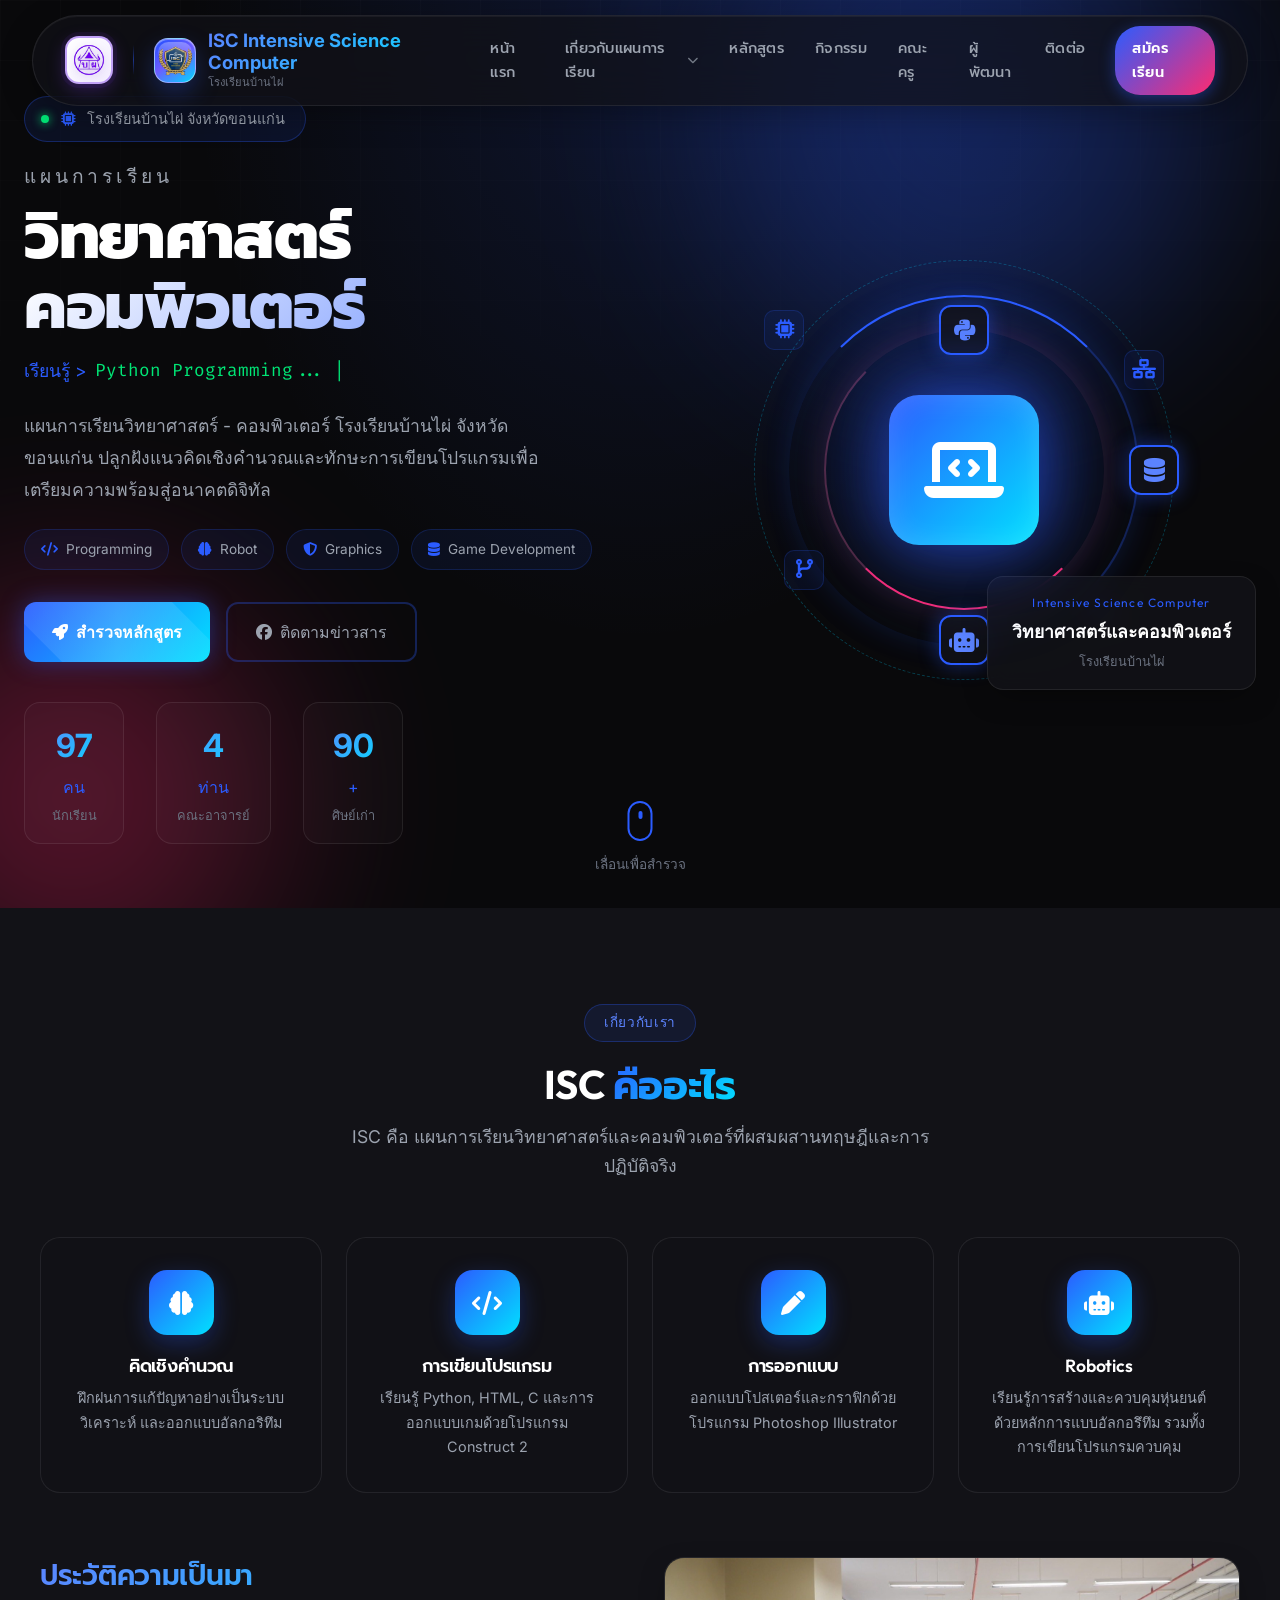
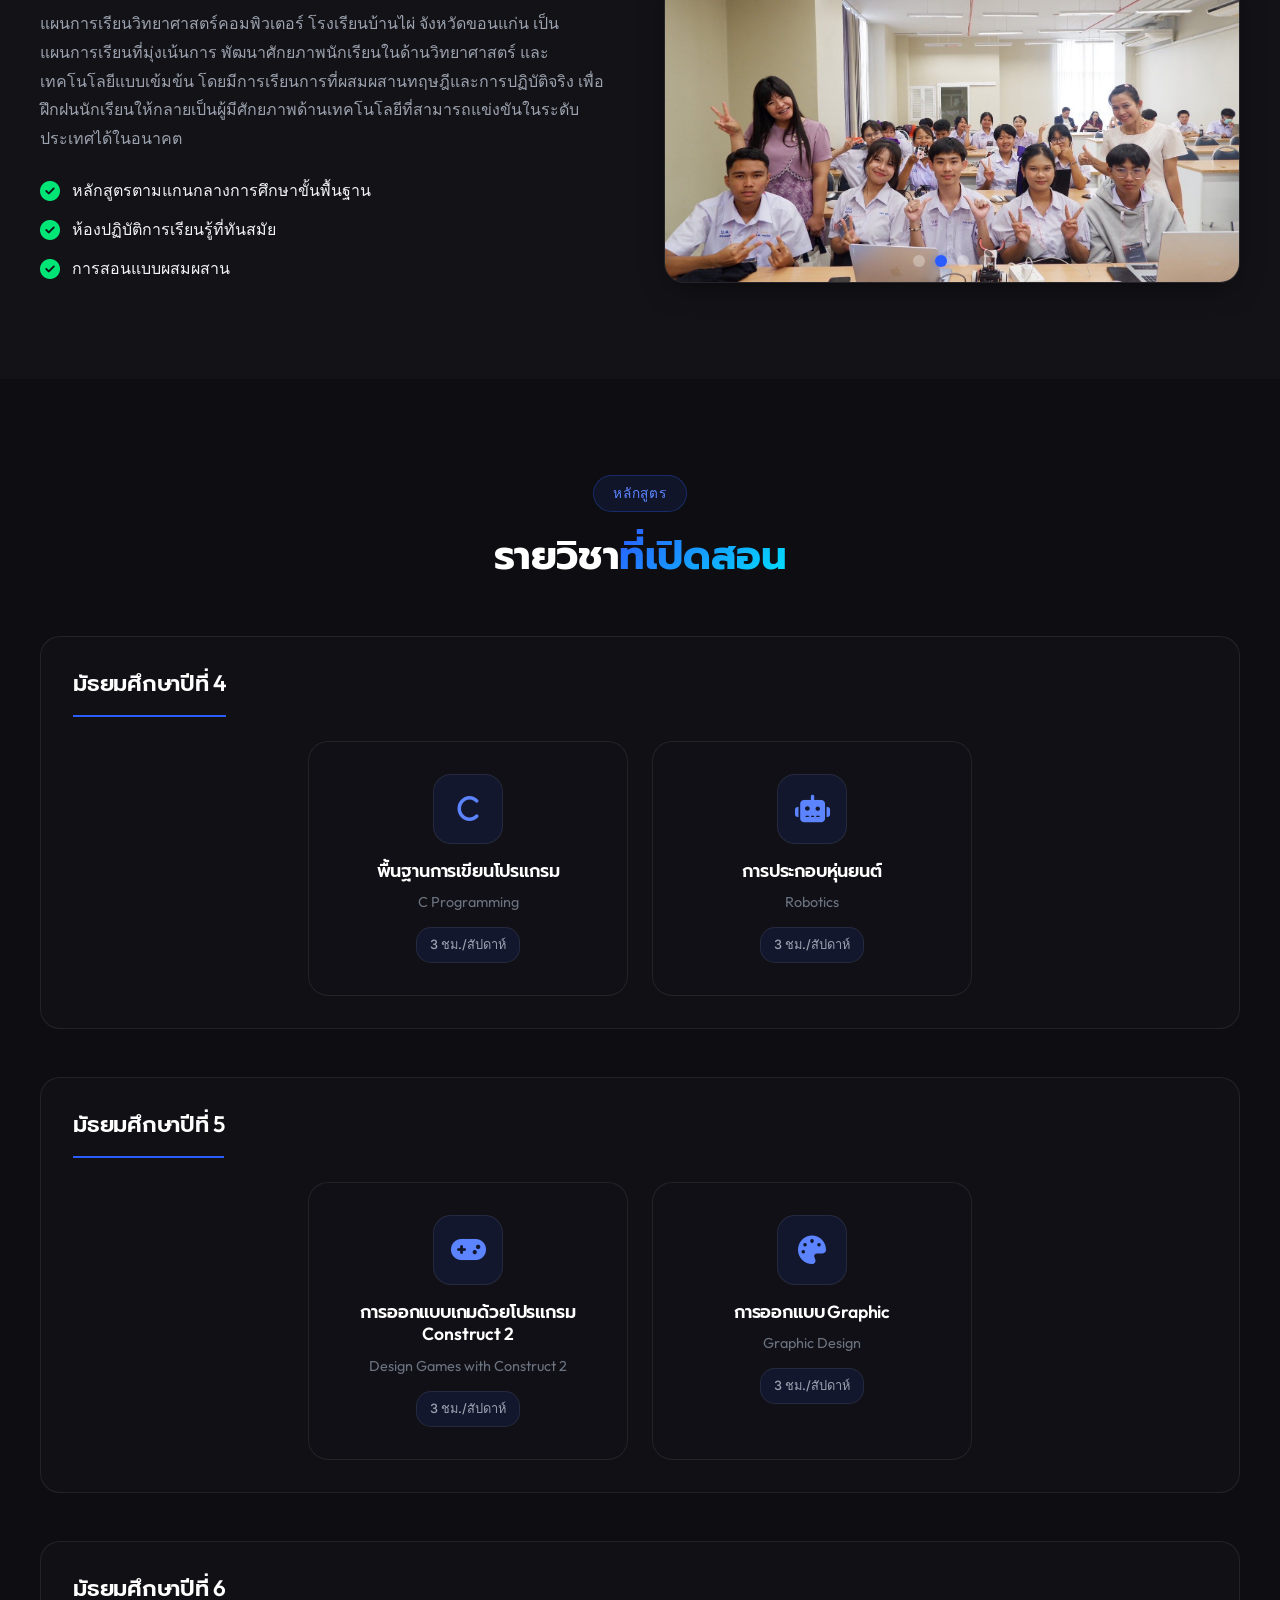
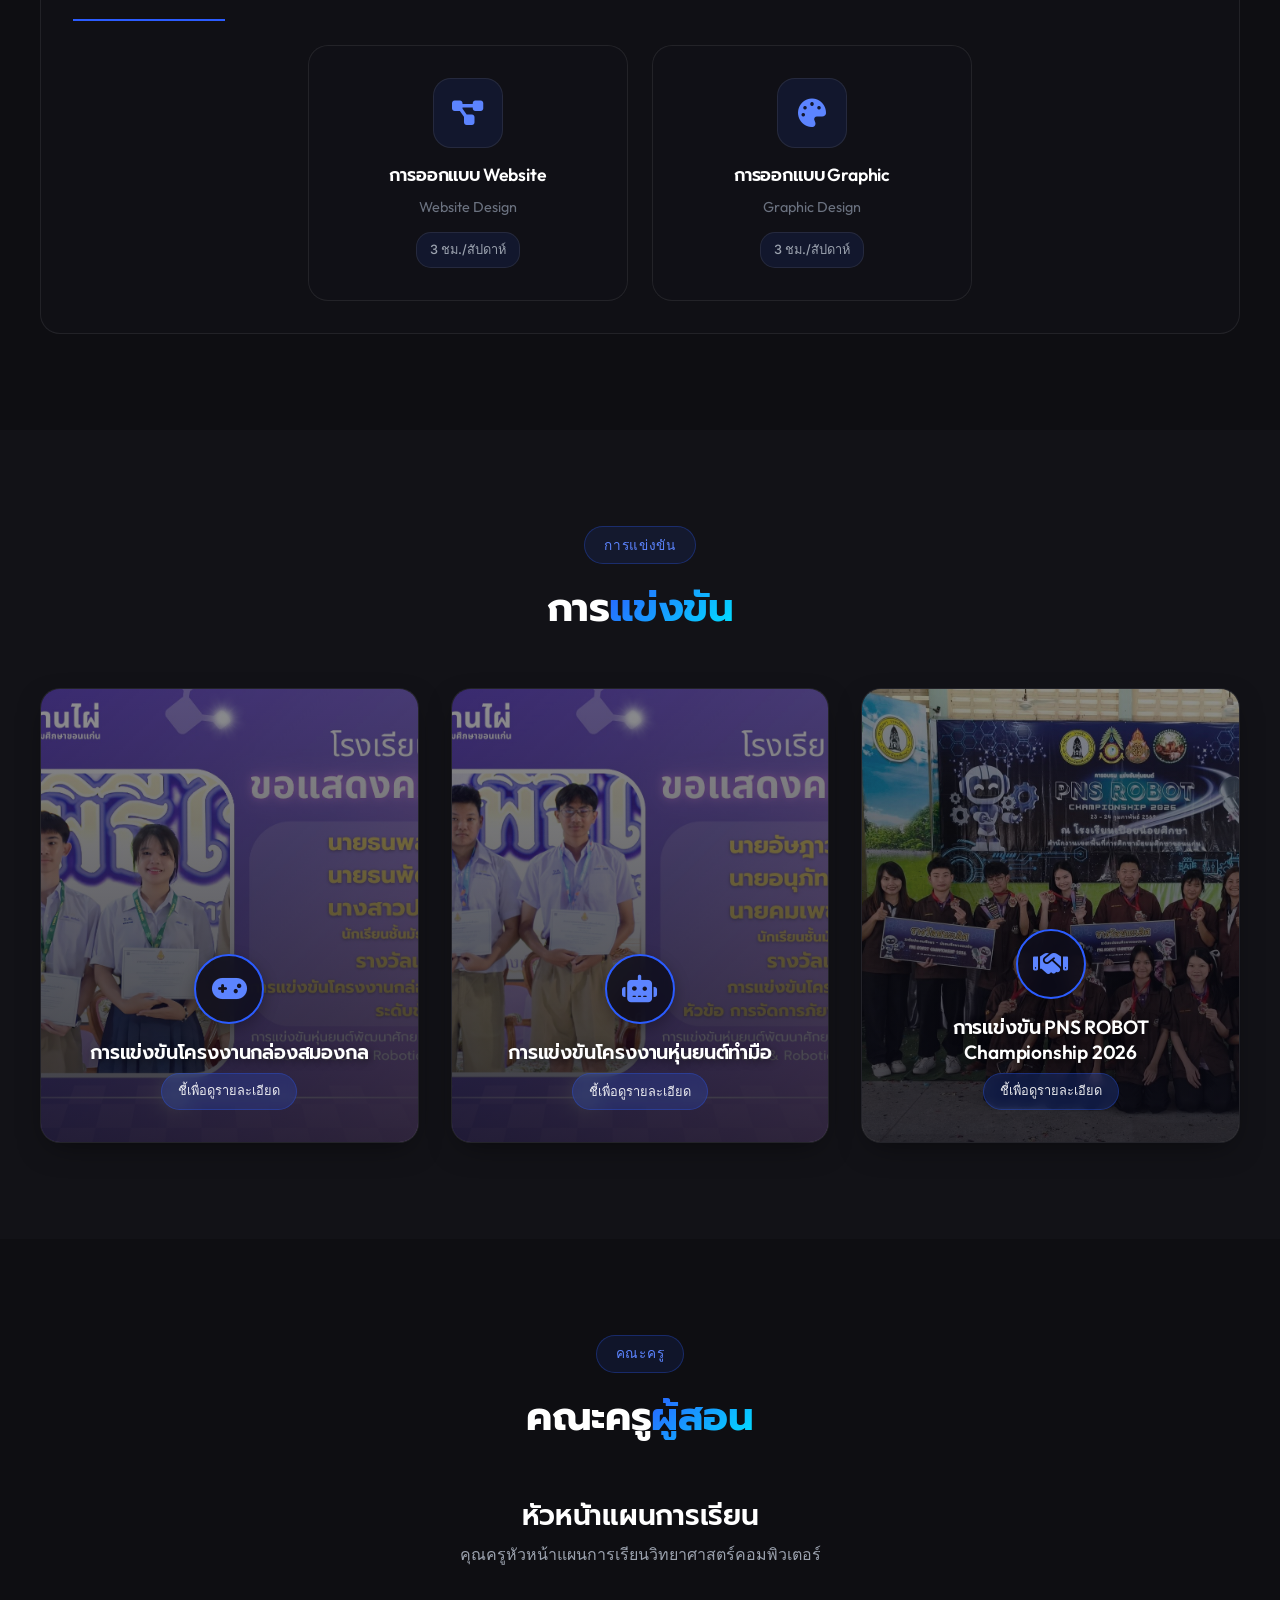
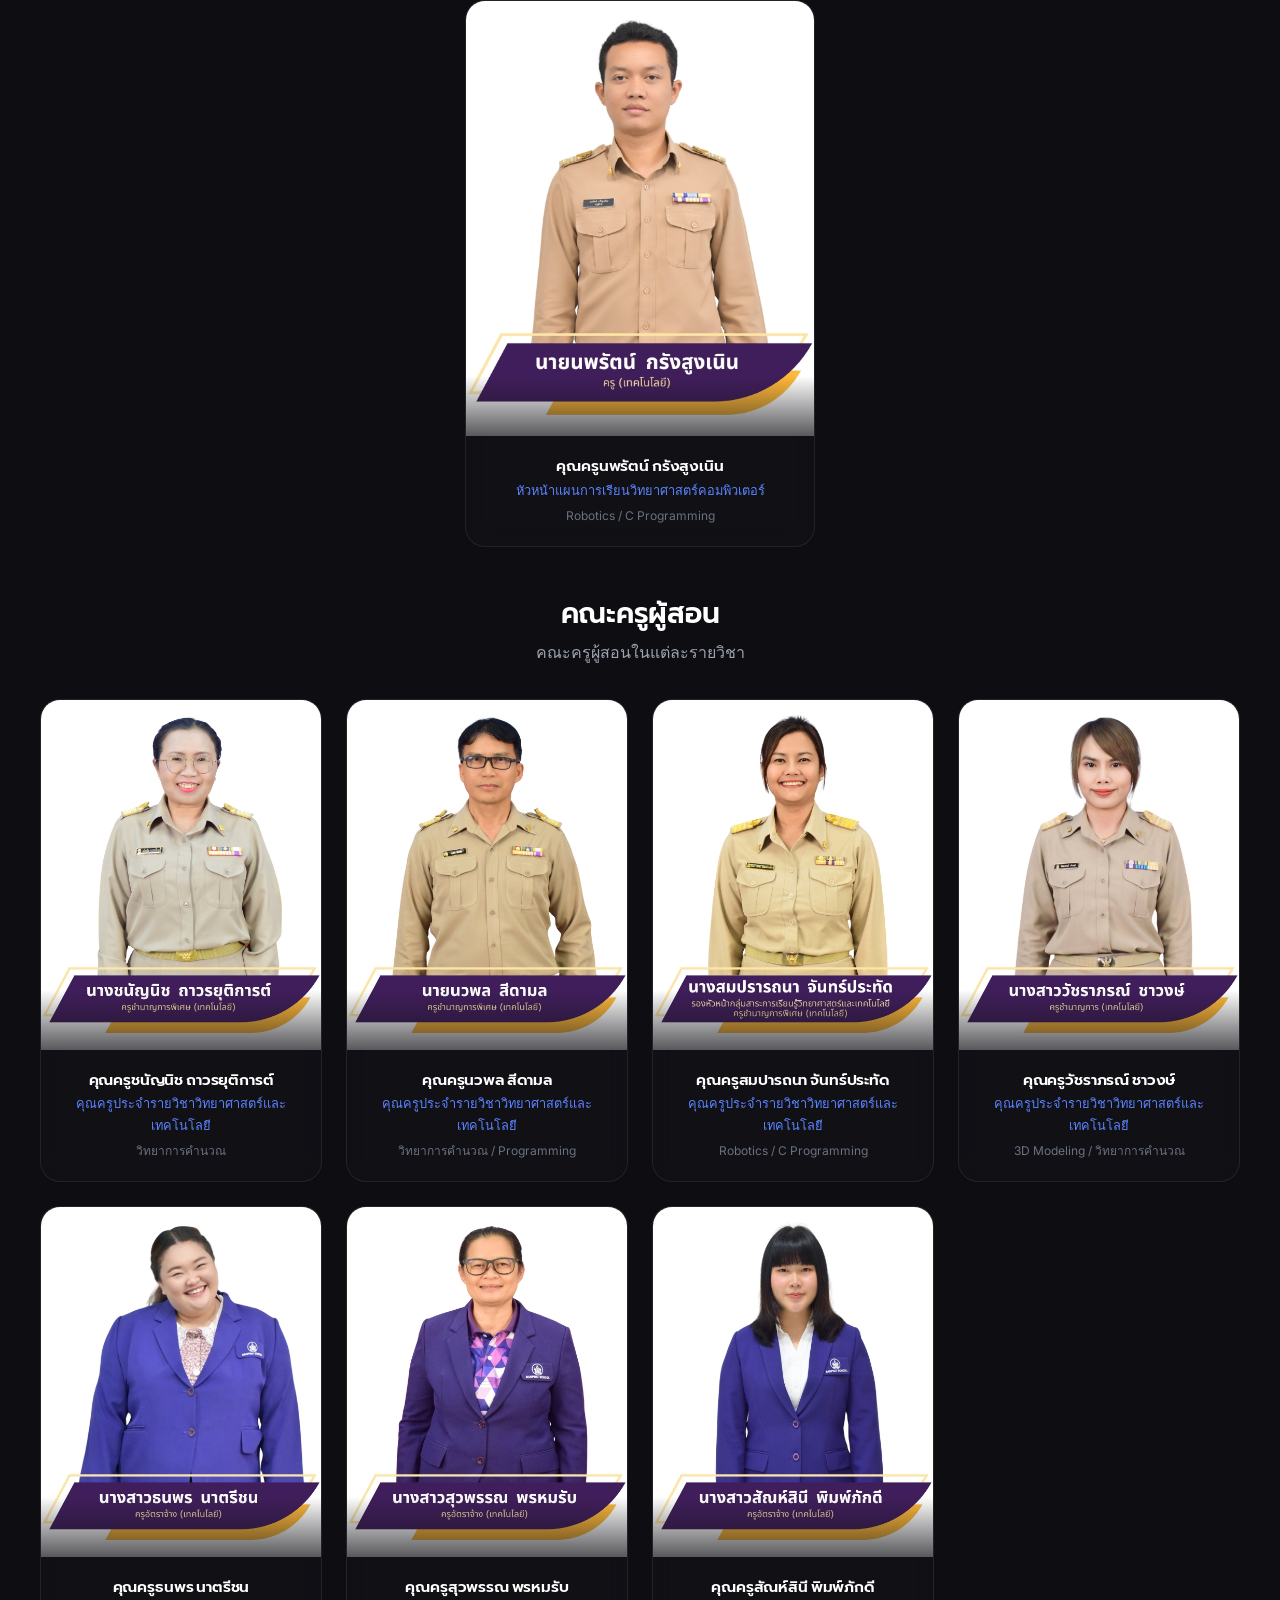
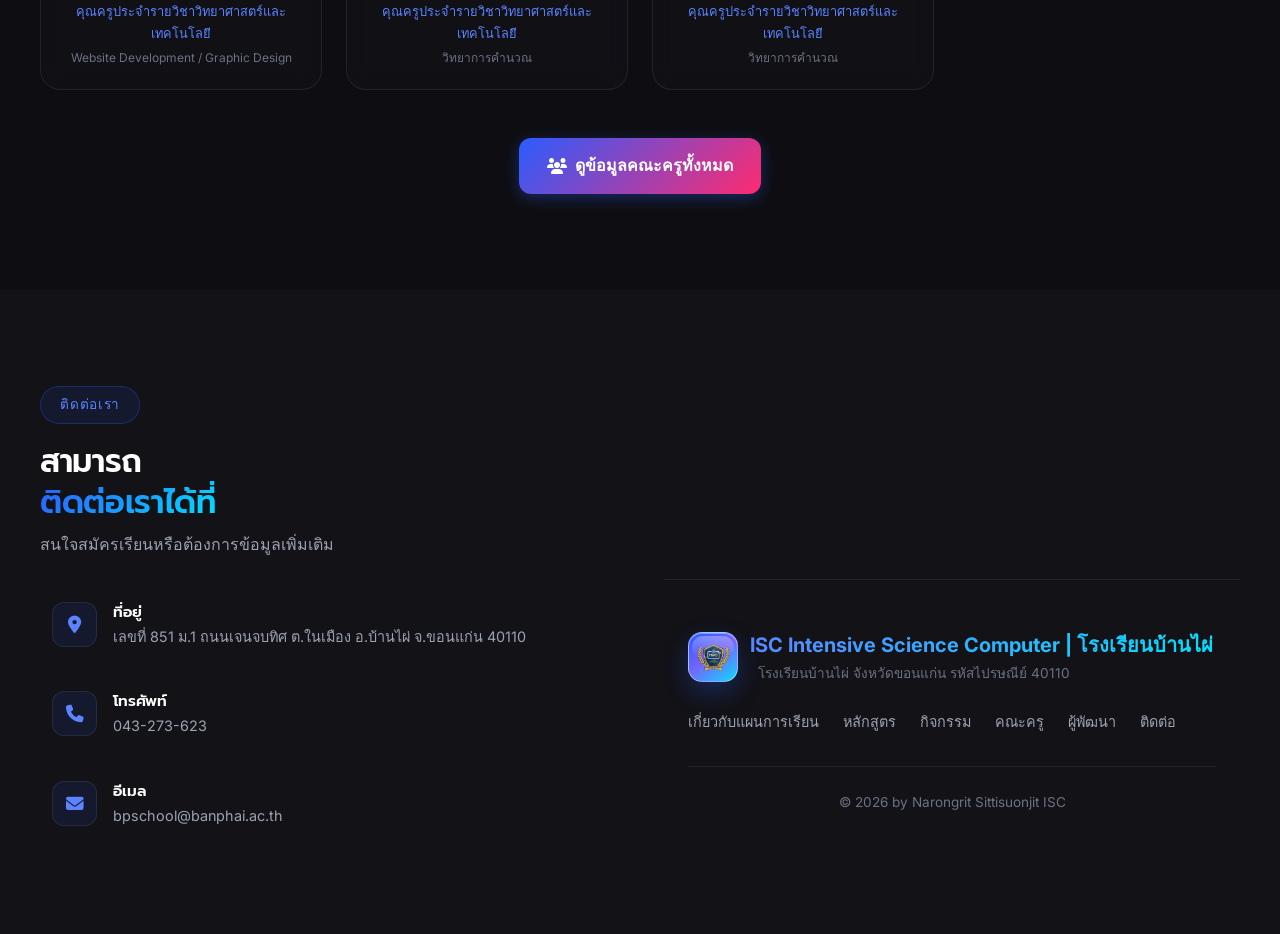
==== index.html @ 21c84272 "Add files via upload" ====
﻿<!DOCTYPE html>
<html lang="th">
<head>
    <meta charset="UTF-8">
    <meta name="viewport" content="width=device-width, initial-scale=1.0">
    <meta name="description" content="แผนการเรียนวิทยาศาสตร์คอมพิวเตอร์ (ISC) โรงเรียนบ้านไผ่ จังหวัดขอนแก่น - เรียนรู้ Programming, Robotics, AI, Game Development">
    <title>แผนการเรียนวิทยาศาสตร์คอมพิวเตอร์ | โรงเรียนบ้านไผ่ จังหวัดขอนแก่น</title>
    
    <link rel="preconnect" href="https://fonts.googleapis.com">
    <link rel="preconnect" href="https://fonts.gstatic.com" crossorigin>
    <link href="https://fonts.googleapis.com/css2?family=Inter:wght@300;400;500;600;700;800;900&family=Outfit:wght@300;400;500;600;700;800;900&family=Fira+Code:wght@400;500&family=Prompt:wght@300;400;500;600;700&family=Kanit:wght@300;400;500;600;700;800&display=swap" rel="stylesheet">
    <link rel="stylesheet" href="https://cdnjs.cloudflare.com/ajax/libs/font-awesome/6.4.0/css/all.min.css">
    <link rel="stylesheet" href="css/style.css">
    <link rel="icon" type="image/png" href="assets/images/isc logo.png">
</head>
<body>
    <!-- Navigation -->
    <nav class="navbar" id="navbar">
        <div class="nav-container">
            <a href="index.html" class="nav-logo">
                <div class="logo-school">
                    <img src="assets/images/images-removebg-preview (1).png" alt="โลโก้โรงเรียนบ้านไผ่">
                </div>
                <div class="logo-divider"></div>
                <div class="logo-icon">
                    <img src="assets/images/isc logo.png" alt="โลโก้สายการเรียน">
                </div>
                <div class="logo-text">
                    <span class="logo-main">ISC Intensive Science Computer</span>
                    <span class="logo-sub">โรงเรียนบ้านไผ่</span>
                </div>
            </a>
            
            <button class="nav-toggle" id="navToggle" aria-label="Toggle navigation">
                <span class="hamburger"></span>
            </button>
            
            <div class="nav-menu" id="navMenu">
                <ul class="nav-list">
                    <li><a href="index.html" class="nav-link active">หน้าแรก</a></li>
                    <li class="nav-dropdown">
                        <a href="#about" class="nav-link">เกี่ยวกับแผนการเรียน <i class="fas fa-chevron-down nav-arrow"></i></a>
                        <ul class="dropdown-menu">
                            <li><a href="teachers.html"><i class="fas fa-chalkboard-teacher"></i> คณะครู</a></li>
                            <li><a href="#about"><i class="fas fa-star"></i> ภาพรวมแผนการเรียน</a></li>
                            <li><a href="#curriculum"><i class="fas fa-book"></i> หลักสูตรทั้งหมด</a></li>
                        </ul>
                    </li>
                    <li><a href="#curriculum" class="nav-link">หลักสูตร</a></li>
                    <li><a href="#activities" class="nav-link">กิจกรรม</a></li>
                    <li><a href="teachers.html" class="nav-link">คณะครู</a></li>
                    <li><a href="developer.html" class="nav-link">ผู้พัฒนา</a></li>
                    <li><a href="#contact" class="nav-link">ติดต่อ</a></li>
                </ul>
                <a href="#apply" class="nav-cta">สมัครเรียน</a>
            </div>
        </div>
    </nav>

    <!-- Hero Section - Hi-Tech Style -->
    <section id="home" class="hero">
        <!-- Background Effects -->
        <div class="hero-bg">
            <div class="grid-lines"></div>
            <div class="particles" id="particles"></div>
            <div class="glow-orb orb-1"></div>
            <div class="glow-orb orb-2"></div>
        </div>
        
        <div class="hero-content">
            <!-- Left: Text Content -->
            <div class="hero-text">
                <div class="badge-tech">
                    <span class="badge-pulse"></span>
                    <i class="fas fa-microchip"></i>
                    <span>โรงเรียนบ้านไผ่ จังหวัดขอนแก่น</span>
                </div>
                
                <h1 class="hero-title">
                    <span class="line-1">แผนการเรียน</span>
                    <span class="line-2">วิทยาศาสตร์</span>
                    <span class="line-3 highlight">คอมพิวเตอร์</span>
                </h1>
                
                <div class="typing-container">
                    <span class="typing-prefix">เรียนรู้ ></span>
                    <span class="typing-text" id="typingText"></span>
                    <span class="typing-cursor">|</span>
                </div>
                
                <p class="hero-desc">
                    แผนการเรียนวิทยาศาสตร์ - คอมพิวเตอร์ โรงเรียนบ้านไผ่ จังหวัดขอนแก่น 
                    ปลูกฝังแนวคิดเชิงคำนวณและทักษะการเขียนโปรแกรมเพื่อเตรียมความพร้อมสู่อนาคตดิจิทัล
                </p>
                
                <div class="hero-features">
                    <div class="feature-chip">
                        <i class="fas fa-code"></i>
                        <span>Programming</span>
                    </div>
                    <div class="feature-chip">
                        <i class="fas fa-brain"></i>
                        <span>Robot</span>
                    </div>
                    <div class="feature-chip">
                        <i class="fas fa-shield-alt"></i>
                        <span>Graphics</span>
                    </div>
                    <div class="feature-chip">
                        <i class="fas fa-database"></i>
                        <span>Game Development</span>
                    </div>
                </div>
                
                <div class="hero-buttons">
                    <a href="#about" class="btn btn-glow">
                        <i class="fas fa-rocket"></i>
                        <span>สำรวจหลักสูตร</span>
                    </a>
                    <a href="https://www.facebook.com/SKKBanphai" target="_blank" rel="noopener noreferrer" class="btn btn-outline">
                        <i class="fab fa-facebook"></i>
                        <span>ติดตามข่าวสาร</span>
                    </a>
                </div>
                
                <div class="hero-stats-row">
                    <div class="stat-box">
                        <span class="stat-num" data-count="216">0</span>
                        <span class="stat-unit">คน</span>
                        <span class="stat-label">นักเรียน</span>
                    </div>
                    <div class="stat-box">
                        <span class="stat-num" data-count="8">0</span>
                        <span class="stat-unit">ท่าน</span>
                        <span class="stat-label">คณะอาจารย์</span>
                    </div>
                    <div class="stat-box">
                        <span class="stat-num" data-count="200">0</span>
                        <span class="stat-unit">+</span>
                        <span class="stat-label">ศิษย์เก่า</span>
                    </div>
                </div>
            </div>
            
                        <!-- Right: Hi-Tech Logo Visual -->
            <div class="hero-visual">
                <div class="logo-container">
                    <!-- Outer Rings -->
                    <div class="ring ring-1"></div>
                    <div class="ring ring-2"></div>
                    <div class="ring ring-3"></div>
                    
                    <!-- Core Logo -->
                    <div class="logo-core">
                        <div class="core-inner">
                            <i class="fas fa-laptop-code"></i>
                        </div>
                        <div class="core-glow"></div>
                    </div>
                    
                    <!-- Orbiting Elements -->
                    <div class="orbit orbit-1">
                        <div class="orbit-item"><i class="fab fa-python"></i></div>
                    </div>
                    <div class="orbit orbit-2">
                        <div class="orbit-item"><i class="fas fa-robot"></i></div>
                    </div>
                    <div class="orbit orbit-3">
                        <div class="orbit-item"><i class="fas fa-database"></i></div>
                    </div>
                    
                    <!-- Floating Tech Icons -->
                    <div class="float-tech tech-1"><i class="fas fa-microchip"></i></div>
                    <div class="float-tech tech-2"><i class="fas fa-network-wired"></i></div>
                    <div class="float-tech tech-3"><i class="fas fa-code-branch"></i></div>
                    <div class="float-tech tech-4"><i class="fas fa-terminal"></i></div>
                </div>
                
                <!-- Program Badge -->
                <div class="program-badge">
                    <div class="badge-inner">
                        <span class="badge-year">Intensive Science Computer</span>
                        <span class="badge-name">วิทยาศาสตร์และคอมพิวเตอร์</span>
                        <span class="badge-level">โรงเรียนบ้านไผ่</span>
                    </div>
                </div>
            </div>
        </div>
        
        <!-- Scroll Indicator -->
        <div class="scroll-hint">
            <div class="mouse-tech">
                <div class="mouse-wheel"></div>
            </div>
            <span>เลื่อนเพื่อสำรวจ</span>
        </div>
    </section>

    <!-- About Section -->
    <section id="about" class="section about">
        <div class="container">
            <div class="section-header">
                <span class="section-tag">เกี่ยวกับเรา</span>
                <h2 class="section-title">ISC<span class="highlight"> คืออะไร</span></h2>
                <p class="section-desc">ISC คือ แผนการเรียนวิทยาศาสตร์และคอมพิวเตอร์ที่ผสมผสานทฤษฎีและการปฏิบัติจริง</p>
            </div>
            
            <div class="features-grid">
                <div class="feature-card">
                    <div class="feature-icon">
                        <i class="fas fa-brain"></i>
                    </div>
                    <h3>คิดเชิงคำนวณ</h3>
                    <p>ฝึกฝนการแก้ปัญหาอย่างเป็นระบบ วิเคราะห์ และออกแบบอัลกอริทึม</p>
                </div>
                <div class="feature-card">
                    <div class="feature-icon">
                        <i class="fas fa-code"></i>
                    </div>
                    <h3>การเขียนโปรแกรม</h3>
                    <p>เรียนรู้ Python, HTML, C และการออกแบบเกมด้วยโปรแกรม Construct 2</p>
                </div>
                <div class="feature-card">
                    <div class="feature-icon">
                        <i class="fa-solid fa-pen"></i>
                    </div>
                    <h3>การออกแบบ</h3>
                    <p>ออกแบบโปสเตอร์และกราฟิกด้วยโปรแกรม Photoshop Illustrator</p>
                </div>
                <div class="feature-card">
                    <div class="feature-icon">
                        <i class="fa-solid fa-robot"></i>
                    </div>
                    <h3>Robotics</h3>
                    <p>เรียนรู้การสร้างและควบคุมหุ่นยนต์ด้วยหลักการแบบอัลกอรึทึม รวมทั้งการเขียนโปรแกรมควบคุม</p>
                </div>
            </div>
            
            <div class="about-content">
                <div class="about-text">
                    <h3>ประวัติความเป็นมา</h3>
                    <p>แผนการเรียนวิทยาศาสตร์คอมพิวเตอร์ โรงเรียนบ้านไผ่ จังหวัดขอนแก่น เป็นแผนการเรียนที่มุ่งเน้นการ
                    พัฒนาศักยภาพนักเรียนในด้านวิทยาศาสตร์ และเทคโนโลยีแบบเข้มข้น โดยมีการเรียนการที่ผสมผสานทฤษฎีและการปฏิบัติจริง 
                    เพื่อฝึกฝนนักเรียนให้กลายเป็นผู้มีศักยภาพด้านเทคโนโลยีที่สามารถแข่งขันในระดับประเทศได้ในอนาคต
                    </p>
                    
                    <div class="about-highlights">
                        <div class="highlight-item">
                            <i class="fas fa-check-circle"></i>
                            <span>หลักสูตรตามแกนกลางการศึกษาขั้นพื้นฐาน</span>
                        </div>
                        <div class="highlight-item">
                            <i class="fas fa-check-circle"></i>
                            <span>ห้องปฏิบัติการเรียนรู้ที่ทันสมัย</span>
                        </div>
                        <div class="highlight-item">
                            <i class="fas fa-check-circle"></i>
                            <span>การสอนแบบผสมผสาน</span>
                        </div>
                    </div>
                </div>
                <div class="about-image slideshow-container">
                    <div class="slideshow-fade">
                        <img src="assets/images/slide1.jpg" alt="กิจกรรมกลุ่ม">
                    </div>
                    <div class="slideshow-fade">
                        <img src="assets/images/slide2.jpg" alt="การเรียนรู้เทคโนโลยี">
                    </div>
                    <div class="slideshow-fade">
                        <img src="assets/images/slide3.jpg" alt="การแข่งขัน">
                    </div>
                    <div class="slideshow-fade">
                        <img src="assets/images/slide4.jpg" alt="ชมรมหุ่นยนต์">
                    </div>
                    <!-- ตัวบ่งชี้ (optional) -->
                    <div class="slideshow-dots">
                        <span class="dot" onclick="currentSlide(1)"></span>
                        <span class="dot" onclick="currentSlide(2)"></span>
                        <span class="dot" onclick="currentSlide(3)"></span>
                        <span class="dot" onclick="currentSlide(4)"></span>
                    </div>
                </div>
    </section>

    <!-- Curriculum Section -->
    <section id="curriculum" class="section curriculum">
        <div class="container">
            <div class="section-header">
                <span class="section-tag">หลักสูตร</span>
                <h2 class="section-title">รายวิชา<span class="highlight">ที่เปิดสอน</span></h2>
            </div>
            
            <div class="curriculum-all">
                <div class="curriculum-level">
                    <h3 class="curriculum-level-title">มัธยมศึกษาปีที่ 4</h3>
                    <div class="subjects-grid">
                        <div class="subject-card">
                            <div class="subject-icon"><i class="fab fa-c"></i></div>
                            <h4>พื้นฐานการเขียนโปรแกรม</h4>
                            <p>C Programming</p>
                            <span class="subject-hours">3 ชม./สัปดาห์</span>
                        </div>
                        <div class="subject-card">
                            <div class="subject-icon"><i class="fas fa-robot"></i></div>
                            <h4>การประกอบหุ่นยนต์</h4>
                            <p>Robotics</p>
                            <span class="subject-hours">3 ชม./สัปดาห์</span>
                        </div>
                    </div>
                </div>

                <div class="curriculum-level">
                    <h3 class="curriculum-level-title">มัธยมศึกษาปีที่ 5</h3>
                    <div class="subjects-grid">
                        <div class="subject-card">
                            <div class="subject-icon"><i class="fa-solid fa-gamepad"></i></div>
                            <h4>การออกแบบเกมด้วยโปรแกรม Construct 2</h4>
                            <p>Design Games with Construct 2</p>
                            <span class="subject-hours">3 ชม./สัปดาห์</span>
                        </div>
                        <div class="subject-card">
                            <div class="subject-icon"><i class="fas fa-palette"></i></div>
                            <h4>การออกแบบ Graphic</h4>
                            <p>Graphic Design</p>
                            <span class="subject-hours">3 ชม./สัปดาห์</span>
                        </div>
                    </div>
                </div>

                <div class="curriculum-level">
                    <h3 class="curriculum-level-title">มัธยมศึกษาปีที่ 6</h3>
                    <div class="subjects-grid">
                        <div class="subject-card">
                            <div class="subject-icon"><i class="fas fa-project-diagram"></i></div>
                            <h4>การออกแบบ Website</h4>
                            <p>Website Design</p>
                            <span class="subject-hours">3 ชม./สัปดาห์</span>
                        </div>
                        <div class="subject-card">
                            <div class="subject-icon"><i class="fas fa-palette"></i></div>
                            <h4>การออกแบบ Graphic</h4>
                            <p>Graphic Design</p>
                            <span class="subject-hours">3 ชม./สัปดาห์</span>
                        </div>
                    </div>
                </div>
            </div>
        </div>
    </section>

    <!-- Activities Section - Pop Up Style -->
    <section id="activities" class="section activities">
        <div class="container">
            <div class="section-header">
                <span class="section-tag">การแข่งขัน</span>
                <h2 class="section-title">การ<span class="highlight">แข่งขัน</span></h2>
            </div>
            
            <div class="activities-grid">
                <a href="https://www.facebook.com/share/p/1CTG7P3BN4/" target="_blank" class="activity-block" data-activity="gamejam">
                    <div class="activity-image">
                        <img src="assets/images/activity1.jpg" alt="การแข่งขัน Arduino">
                        <div class="activity-overlay"></div>
                    </div>
                    <div class="activity-static">
                        <div class="activity-icon"><i class="fas fa-gamepad"></i></div>
                        <h3>การแข่งขันโครงงานกล่องสมองกล</h3>
                        <span class="activity-hint">ชี้เพื่อดูรายละเอียด</span>
                    </div>
                    <div class="activity-popup">
                        <span class="popup-tag">แข่งขัน</span>
                        <h3>การแข่งขันโครงงานกล่องสมองกล Arduino Series ระดับชั้น ม.4 - ม.6</h3>
                        <p>การแข่งขันหุ่นยนต์พัฒนาศักยภาพเยาวชนไทยด้านหุ่นยนต์ ครั้งที่ 2</p>
                        <p>Thailand Robot &amp; Robotic Olympiad 2024 - 2025</p>
                        <div class="popup-meta">
                            <span><i class="fas fa-calendar"></i> ส.ค. 2568</span>
                            <span><i class="fas fa-users"></i> ทีมละ 3 คน</span>
                        </div>
                    </div>
                </a>
                
                <a href="https://www.facebook.com/share/p/1CTG7P3BN4/" target="_blank" class="activity-block" data-activity="robot">
                    <div class="activity-image">
                        <img src="assets/images/activity2.jpg" alt="แข่งขันโครงงานหุ่นยนต์ทำมือ">
                        <div class="activity-overlay"></div>
                    </div>
                    <div class="activity-static">
                        <div class="activity-icon"><i class="fas fa-robot"></i></div>
                        <h3>การแข่งขันโครงงานหุ่นยนต์ทำมือ</h3>
                        <span class="activity-hint">ชี้เพื่อดูรายละเอียด</span>
                    </div>
                    <div class="activity-popup">
                        <span class="popup-tag">แข่งขัน</span>
                        <h3>การแข่งขันหุ่นยนต์ทำมือ หัวข้อ การจัดการภัยพิบัติ ระดับชั้น ม.4 - ม.6</h3>
                        <p>การแข่งขันหุ่นยนต์พัฒนาศักยภาพเยาวชนไทยด้านหุ่นยนต์ ครั้งที่ 2</p>
                        <p>Thailand Robot & Robotic Olympiad 2024 - 2025</p>
                        <div class="popup-meta">
                            <span><i class="fas fa-calendar"></i> ส.ค. 2568</span>
                            <span><i class="fas fa-users"></i> ทีมละ 3 คน</span>
                        </div>
                    </div>
                </a>
                
                <a href="https://www.facebook.com/share/p/1Cbt4JyqsA/" target="_blank" class="activity-block" data-activity="alumni">
                    <div class="activity-image">
                        <img src="assets/images/slide1.jpg" alt="PNS Robotics Competition">
                        <div class="activity-overlay"></div>
                    </div>
                    <div class="activity-static">
                        <div class="activity-icon"><i class="fas fa-handshake"></i></div>
                        <h3>การแข่งขัน PNS ROBOT Championship 2026</h3>
                        <span class="activity-hint">ชี้เพื่อดูรายละเอียด</span>
                    </div>
                    <div class="activity-popup">
                        <span class="popup-tag">แข่งขัน</span>
                        <h3>การแข่งขัน PNS ROBOT Championship 2026</h3>
                        <p>ระหว่างวันที่ 23–24 กุมภาพันธ์ 2569 ณ โรงเรียนเปือยน้อยศึกษา อำเภอเปือยน้อย จังหวัดขอนแก่น</p>
                        <div class="popup-meta">
                            <span><i class="fas fa-calendar"></i> ก.พ. 2569</span>
                            <span><i class="fas fa-users"></i> ทีมละ 3 คน</span>
                        </div>
                    </div>
                </a>
            </div>
        </div>
    </section>

    <!-- Teachers Section -->
    <section id="teachers" class="section teachers">
        <div class="container">
            <div class="section-header">
                <span class="section-tag">คณะครู</span>
                <h2 class="section-title">คณะครู<span class="highlight">ผู้สอน</span></h2>
            </div>

            <div class="leadership-section-intro">
                <h3>หัวหน้าแผนการเรียน</h3>
                <p>คุณครูหัวหน้าแผนการเรียนวิทยาศาสตร์คอมพิวเตอร์</p>
            </div>

            <div class="leadership-grid">
                <div class="teacher-card featured">
                    <div class="teacher-avatar">
                        <img src="assets/images/นพรัตน์-กรังสูงเนิน.jpg" alt="คุณครูนพรัตน์">
                    </div>
                    <div class="teacher-info">
                        <h4>คุณครูนพรัตน์ กรังสูงเนิน</h4>
                        <p class="teacher-role">หัวหน้าแผนการเรียนวิทยาศาสตร์คอมพิวเตอร์</p>
                        <p class="teacher-subject">Robotics / C Programming</p>
                    </div>
                </div>
            </div>

            <div class="leadership-section-intro" style="margin-top: 3rem;">
                <h3>คณะครูผู้สอน</h3>
                <p>คณะครูผู้สอนในแต่ละรายวิชา</p>
            </div>
            
            <div class="teachers-grid">
                <div class="teacher-card">
                    <div class="teacher-avatar">
                        <img src="assets/images/ชนัญนิช-ถาวรยุติการต์.jpg" alt="คุณครูชนัญนิช">
                    </div>
                    <div class="teacher-info">
                        <h4>คุณครูชนัญนิช ถาวรยุติการต์</h4>
                        <p class="teacher-role">คุณครูประจำรายวิชาวิทยาศาสตร์และเทคโนโลยี</p>
                        <p class="teacher-subject">วิทยาการคำนวณ</p>
                    </div>
                </div>
                
                <div class="teacher-card">
                    <div class="teacher-avatar">
                        <img src="assets/images/นวพล-สีดามล.jpg" alt="คุณครูนวพล">
                    </div>
                    <div class="teacher-info">
                        <h4>คุณครูนวพล สีดามล</h4>
                        <p class="teacher-role">คุณครูประจำรายวิชาวิทยาศาสตร์และเทคโนโลยี</p>
                        <p class="teacher-subject">วิทยาการคำนวณ / Programming</p>
                    </div>
                </div>
                
                <div class="teacher-card">
                    <div class="teacher-avatar">
                        <img src="assets/images/Kru Aoom.jpg" alt="คุณครูสมปารถนา">
                    </div>
                    <div class="teacher-info">
                        <h4>คุณครูสมปารถนา จันทร์ประทัด</h4>
                        <p class="teacher-role">คุณครูประจำรายวิชาวิทยาศาสตร์และเทคโนโลยี</p>
                        <p class="teacher-subject">Robotics / C Programming</p>
                    </div>
                </div>
                
                <div class="teacher-card">
                    <div class="teacher-avatar">
                        <img src="assets/images/วัชราภรณ์-ชาวงษ์.jpg" alt="คุณครูวัชราภรณ์">
                    </div>
                    <div class="teacher-info">
                        <h4>คุณครูวัชราภรณ์ ชาวงษ์</h4>
                        <p class="teacher-role">คุณครูประจำรายวิชาวิทยาศาสตร์และเทคโนโลยี</p>
                        <p class="teacher-subject">3D Modeling / วิทยาการคำนวณ</p>
                    </div>
                </div>
                
                <div class="teacher-card">
                    <div class="teacher-avatar">
                        <img src="assets/images/ธนพร-นาตรีชน.jpg" alt="คุณครูธนพร">
                    </div>
                    <div class="teacher-info">
                        <h4>คุณครูธนพร นาตรีชน</h4>
                        <p class="teacher-role">คุณครูประจำรายวิชาวิทยาศาสตร์และเทคโนโลยี</p>
                        <p class="teacher-subject">Website Development / Graphic Design</p>
                    </div>
                </div>
                
                <div class="teacher-card">
                    <div class="teacher-avatar">
                        <img src="assets/images/สุวพรรณ-พรหมรับ.jpg" alt="คุณครูสุวพรรณ">
                    </div>
                    <div class="teacher-info">
                        <h4>คุณครูสุวพรรณ พรหมรับ</h4>
                        <p class="teacher-role">คุณครูประจำรายวิชาวิทยาศาสตร์และเทคโนโลยี</p>
                        <p class="teacher-subject">วิทยาการคำนวณ</p>
                    </div>
                </div>
                
                <div class="teacher-card">
                    <div class="teacher-avatar">
                        <img src="assets/images/สัณห์สินี-พิมพ์ภักดี.jpg" alt="คุณครูสัณห์สินี">
                    </div>
                    <div class="teacher-info">
                        <h4>คุณครูสัณห์สินี พิมพ์ภักดี</h4>
                        <p class="teacher-role">คุณครูประจำรายวิชาวิทยาศาสตร์และเทคโนโลยี</p>
                        <p class="teacher-subject">วิทยาการคำนวณ</p>
                    </div>
                </div>
            </div>
            
            <div style="text-align: center; margin-top: 3rem;">
                <a href="teachers.html" class="btn btn-primary">
                    <i class="fas fa-users"></i>
                    <span>ดูข้อมูลคณะครูทั้งหมด</span>
                </a>
            </div>
        </div>
    </section>

    <!-- Contact Section -->
    <section id="contact" class="section contact">
        <div class="container">
            <div class="contact-wrapper">
                <div class="contact-info">
                    <span class="section-tag">ติดต่อเรา</span>
                    <h2>สามารถ<br><span class="highlight">ติดต่อเราได้ที่</span></h2>
                    <p>สนใจสมัครเรียนหรือต้องการข้อมูลเพิ่มเติม</p>
                    
                    <div class="contact-details">
                        <div class="contact-item">
                            <i class="fas fa-map-marker-alt"></i>
                            <div>
                                <h4>ที่อยู่</h4>
                                <p>เลขที่ 851 ม.1 ถนนเจนจบทิศ ต.ในเมือง อ.บ้านไผ่ จ.ขอนแก่น 40110</p>
                            </div>
                        </div>
                        <div class="contact-item">
                            <i class="fas fa-phone"></i>
                            <div>
                                <h4>โทรศัพท์</h4>
                                <p>043-273-623</p>
                            </div>
                        </div>
                        <div class="contact-item">
                            <i class="fas fa-envelope"></i>
                            <div>
                                <h4>อีเมล</h4>
                                <p>bpschool@banphai.ac.th</p>
                            </div>
                        </div>
                    </div>
                </div>

    <!-- Footer -->
    <footer class="footer">
        <div class="container">
            <div class="footer-content">
                <div class="footer-brand">
                    <div class="logo-icon" style="width: 50px; height: 50px;">
                        <img src="assets/images/isc logo.png" alt="โลโก้สายการเรียน">
                    </div>
                    <div>
                        <span>ISC Intensive Science Computer | โรงเรียนบ้านไผ่</span>
                        <p>โรงเรียนบ้านไผ่ จังหวัดขอนแก่น รหัสไปรษณีย์ 40110</p>
                    </div>
                </div>
                <div class="footer-links">
                    <a href="#about">เกี่ยวกับแผนการเรียน</a>
                    <a href="#curriculum">หลักสูตร</a>
                    <a href="#activities">กิจกรรม</a>
                    <a href="teachers.html">คณะครู</a>
                    <a href="developer.html">ผู้พัฒนา</a>
                    <a href="#contact">ติดต่อ</a>
                </div>
            </div>
            <div class="footer-bottom">
                <p>&copy; 2026 by Narongrit Sittisuonjit ISC</p>
            </div>
        </div>
    </footer>

    <button class="back-to-top" id="backToTop">
        <i class="fas fa-arrow-up"></i>
    </button>

    <script src="js/script.js"></script>
</body>
</html>
---- css/style.css ----
﻿/* ==========================================
   ISC BANPHAI - Modern Dark Theme
   Glassmorphism + Neon Accents
   ========================================== */

/* ==========================================
   CSS Variables
   ========================================== */
:root {
    /* Primary Palette - IVAO Creators Aesthetic */
    --primary: #2b5cff;
    --primary-dark: #1a43d6;
    --primary-light: #5c84ff;
    --secondary: #00e1ff;
    --accent: #00e1ff;
    --accent-warm: #ff2b70;
    --accent-green: #00e676;
    --accent-gold: #ffc400;
    
    /* Dark Backgrounds */
    --bg-deep: #09090b;
    --bg-dark: #121217;
    --bg-card: rgba(18, 18, 23, 0.7);
    --bg-card-hover: rgba(28, 28, 35, 0.85);
    --bg-glass: rgba(255, 255, 255, 0.02);
    --bg-glass-strong: rgba(255, 255, 255, 0.05);
    --bg-section-alt: #0e0e12;
    
    /* Text Colors */
    --text: #f3f4f6;
    --text-secondary: #9ca3af;
    --text-muted: #6b7280;
    --text-white: #ffffff;
    
    /* Borders & Shadows */
    --border: rgba(255, 255, 255, 0.08);
    --border-hover: rgba(255, 255, 255, 0.15);
    --border-glow: rgba(43, 92, 255, 0.3);
    --shadow: 0 10px 30px -10px rgba(0, 0, 0, 0.5);
    --shadow-glow: 0 0 30px rgba(43, 92, 255, 0.15);
    --shadow-hover: 0 20px 40px -10px rgba(0, 0, 0, 0.6);
    
    /* Transitions */
    --ease: cubic-bezier(0.4, 0, 0.2, 1);
    --ease-bounce: cubic-bezier(0.34, 1.56, 0.64, 1);
    --transition: all 0.3s cubic-bezier(0.4, 0, 0.2, 1);
    
    /* Fonts */
    --font: 'Outfit', 'Prompt', 'Inter', sans-serif;
    --font-body: 'Inter', 'Sarabun', sans-serif;
    --font-en: 'Outfit', 'Inter', sans-serif;
    --font-mono: 'Fira Code', monospace;
}

/* ==========================================
   Global Reset & Base
   ========================================== */
*, *::before, *::after {
    margin: 0;
    padding: 0;
    box-sizing: border-box;
}

html {
    min-height: 100%;
    scroll-behavior: smooth;
    scrollbar-width: thin;
    scrollbar-color: var(--primary) var(--bg-dark);
}

/* Custom Scrollbar */
::-webkit-scrollbar {
    width: 8px;
}
::-webkit-scrollbar-track {
    background: var(--bg-dark);
}
::-webkit-scrollbar-thumb {
    background: linear-gradient(180deg, var(--primary), var(--secondary));
    border-radius: 4px;
}
::-webkit-scrollbar-thumb:hover {
    background: linear-gradient(180deg, var(--primary-light), var(--accent));
}

body {
    min-height: 100vh;
    display: flex;
    flex-direction: column;
    font-family: var(--font-body);
    background: var(--bg-deep);
    color: var(--text);
    line-height: 1.7;
    overflow-x: hidden;
    -webkit-font-smoothing: antialiased;
    -moz-osx-font-smoothing: grayscale;
}

h1, h2, h3, h4, h5, h6 {
    font-family: var(--font);
    font-weight: 600;
    letter-spacing: -0.01em;
    line-height: 1.3;
}

img {
    max-width: 100%;
    transition: opacity 0.3s ease, transform 0.5s ease;
}

a {
    text-decoration: none;
    color: inherit;
}

/* ==========================================
   Navigation
   ========================================== */
.navbar {
    position: fixed;
    top: 15px;
    left: 50%;
    transform: translateX(-50%) translateY(0);
    width: 95%;
    max-width: 1400px;
    z-index: 1000;
    background: var(--bg-card);
    backdrop-filter: blur(20px);
    -webkit-backdrop-filter: blur(20px);
    border: 1px solid var(--border);
    border-radius: 50px;
    box-shadow: 
        0 8px 32px rgba(0, 0, 0, 0.3),
        inset 0 1px 0 rgba(255, 255, 255, 0.05);
    transition: all 0.4s var(--ease);
}

.navbar:hover {
    border-color: var(--border-hover);
    box-shadow: 
        0 12px 40px rgba(0, 0, 0, 0.4),
        var(--shadow-glow),
        inset 0 1px 0 rgba(255, 255, 255, 0.08);
    transform: translateX(-50%) translateY(-2px);
}

.navbar.scrolled {
    background: var(--bg-card-hover);
    box-shadow: 
        0 4px 20px rgba(0, 0, 0, 0.4),
        0 0 20px rgba(43, 92, 255, 0.1);
}

.navbar.hide {
    transform: translateX(-50%) translateY(-120%);
    opacity: 0;
}

.nav-container {
    max-width: 1400px;
    margin: 0 auto;
    padding: 0.6rem 2rem;
    display: flex;
    align-items: center;
    justify-content: space-between;
}

/* Logo Styles */
.nav-logo {
    display: flex;
    align-items: center;
    gap: 0.75rem;
    text-decoration: none;
    color: var(--text);
}

.logo-school {
    width: 48px;
    height: 48px;
    padding: 5px;
    background: linear-gradient(135deg, #ffffff 0%, #f3edff 100%);
    border: 2px solid rgba(124, 58, 237, 0.45);
    border-radius: 14px;
    display: flex;
    align-items: center;
    justify-content: center;
    flex-shrink: 0;
    box-shadow: 0 6px 18px rgba(124, 58, 237, 0.28), 0 0 0 4px rgba(124, 58, 237, 0.08);
    transition: transform 0.3s ease, box-shadow 0.3s ease;
}

.logo-school img {
    width: 100%;
    height: 100%;
    object-fit: contain;
    transition: transform 0.3s ease;
    filter: drop-shadow(0 2px 5px rgba(76, 29, 149, 0.35)) saturate(1.18) contrast(1.08);
}

.nav-logo:hover .logo-school img {
    transform: scale(1.1);
}

.nav-logo:hover .logo-school {
    transform: translateY(-1px);
    box-shadow: 0 9px 24px rgba(124, 58, 237, 0.36), 0 0 0 5px rgba(124, 58, 237, 0.12);
}

.logo-divider {
    width: 1px;
    height: 30px;
    background: linear-gradient(180deg, transparent, var(--primary), transparent);
    margin: 0 0.5rem;
    opacity: 0.5;
}

.logo-icon {
    width: 45px;
    height: 45px;
    background: linear-gradient(145deg, #1f4fff 0%, #6d5cff 48%, #00d9ff 100%);
    border: 1px solid rgba(255, 255, 255, 0.45);
    border-radius: 14px;
    display: flex;
    align-items: center;
    justify-content: center;
    color: white;
    font-size: 1.25rem;
    position: relative;
    overflow: hidden;
    box-shadow: 0 10px 24px rgba(43, 92, 255, 0.28), inset 0 1px 0 rgba(255, 255, 255, 0.35);
    transition: transform 0.35s var(--ease), box-shadow 0.35s var(--ease);
}

.logo-icon::before {
    content: "";
    position: absolute;
    inset: 3px 3px auto 3px;
    height: 42%;
    border-radius: 11px 11px 8px 8px;
    background: linear-gradient(180deg, rgba(255, 255, 255, 0.32), rgba(255, 255, 255, 0));
    pointer-events: none;
}

.logo-icon i {
    position: relative;
    z-index: 1;
    text-shadow: 0 2px 8px rgba(10, 22, 80, 0.35);
}

.logo-icon img {
    width: 100%;
    height: 100%;
    object-fit: contain;
    border-radius: 8px;
    transition: transform 0.3s ease;
}

.nav-logo:hover .logo-icon img {
    transform: scale(1.1);
}

.nav-logo:hover .logo-icon {
    transform: translateY(-1px) rotate(4deg) scale(1.06);
    box-shadow: 0 14px 30px rgba(43, 92, 255, 0.36), inset 0 1px 0 rgba(255, 255, 255, 0.45);
}

.logo-text {
    display: flex;
    flex-direction: column;
}

.logo-main {
    font-size: 1.15rem;
    font-weight: 700;
    background: linear-gradient(135deg, var(--primary-light), var(--secondary));
    -webkit-background-clip: text;
    -webkit-text-fill-color: transparent;
    background-clip: text;
    line-height: 1.2;
}

.logo-sub {
    font-size: 0.7rem;
    color: var(--text-muted);
    display: block;
}

/* Navigation Menu */
.nav-menu {
    display: flex;
    align-items: center;
    gap: 1rem;
}

.nav-list {
    display: flex;
    list-style: none;
    gap: 0.25rem;
}

.nav-link {
    color: var(--text-secondary);
    text-decoration: none;
    padding: 0.55rem 0.85rem;
    border-radius: 25px;
    font-weight: 500;
    font-size: 0.9rem;
    letter-spacing: 0.02em;
    transition: all 0.3s var(--ease);
    position: relative;
    display: flex;
    align-items: center;
    gap: 0.4rem;
    font-family: var(--font);
}

.nav-arrow {
    font-size: 0.7rem;
    transition: transform 0.3s ease;
    opacity: 0.7;
}

.nav-link:hover .nav-arrow,
.nav-link.active .nav-arrow {
    transform: rotate(180deg);
    opacity: 1;
}

.nav-link:hover,
.nav-link.active {
    color: var(--text-white);
    background: rgba(43, 92, 255, 0.15);
    transform: translateY(-1px);
}

.nav-link::after {
    content: '';
    position: absolute;
    bottom: 4px;
    left: 50%;
    transform: translateX(-50%) scaleX(0);
    width: 40%;
    height: 2px;
    background: linear-gradient(90deg, transparent, var(--primary), transparent);
    border-radius: 2px;
    transition: all 0.3s var(--ease);
}

.nav-link:hover::after,
.nav-link.active::after {
    transform: translateX(-50%) scaleX(1);
}

/* CTA Button */
.nav-cta {
    padding: 0.65rem 1.1rem;
    background: linear-gradient(135deg, var(--primary), var(--accent-warm));
    color: white;
    text-decoration: none;
    border-radius: 25px;
    font-weight: 600;
    font-size: 0.9rem;
    letter-spacing: 0.03em;
    transition: all 0.3s var(--ease);
    box-shadow: 0 4px 15px rgba(43, 92, 255, 0.4);
    position: relative;
    overflow: hidden;
    font-family: var(--font);
}

.nav-cta::before {
    content: '';
    position: absolute;
    top: 0;
    left: -100%;
    width: 100%;
    height: 100%;
    background: linear-gradient(90deg, transparent, rgba(255,255,255,0.3), transparent);
    transition: left 0.5s ease;
}

.nav-cta:hover::before {
    left: 100%;
}

.nav-cta:hover {
    transform: translateY(-2px) scale(1.02);
    box-shadow: 0 8px 25px rgba(43, 92, 255, 0.5);
}

/* Dropdown */
.nav-dropdown {
    position: relative;
}

.dropdown-menu {
    position: absolute;
    top: calc(100% + 15px);
    left: 50%;
    transform: translateX(-50%) translateY(-10px);
    background: rgba(28, 28, 35, 0.95);
    backdrop-filter: blur(20px);
    -webkit-backdrop-filter: blur(20px);
    border-radius: 20px;
    padding: 0.8rem 0.5rem;
    min-width: 220px;
    box-shadow: 0 20px 50px rgba(0, 0, 0, 0.5);
    border: 1px solid var(--border);
    opacity: 0;
    visibility: hidden;
    transition: all 0.3s var(--ease);
    list-style: none;
    z-index: 1001;
}

.dropdown-menu::before {
    content: '';
    position: absolute;
    top: -8px;
    left: 50%;
    transform: translateX(-50%);
    width: 0;
    height: 0;
    border-left: 8px solid transparent;
    border-right: 8px solid transparent;
    border-bottom: 8px solid rgba(28, 28, 35, 0.95);
}

.nav-dropdown:hover .dropdown-menu {
    opacity: 1;
    visibility: visible;
    transform: translateX(-50%) translateY(0);
}

.dropdown-menu li {
    margin: 0;
}

.dropdown-menu a {
    display: flex;
    align-items: center;
    gap: 0.75rem;
    padding: 0.8rem 1.2rem;
    color: var(--text-secondary);
    text-decoration: none;
    font-size: 0.9rem;
    font-weight: 500;
    border-radius: 12px;
    transition: all 0.25s ease;
    white-space: nowrap;
}

.dropdown-menu a i {
    font-size: 1rem;
    color: var(--primary);
    transition: all 0.25s ease;
}

.dropdown-menu a:hover {
    background: rgba(43, 92, 255, 0.15);
    color: var(--text-white);
    transform: translateX(5px);
}

.dropdown-menu a:hover i {
    transform: scale(1.2);
    color: var(--secondary);
}

/* Mobile Toggle */
.nav-toggle {
    display: none;
    background: none;
    border: none;
    cursor: pointer;
    padding: 0.5rem;
    z-index: 1001;
}

.hamburger {
    display: block;
    width: 25px;
    height: 3px;
    background: var(--primary-light);
    border-radius: 3px;
    position: relative;
    transition: var(--transition);
}

.hamburger::before,
.hamburger::after {
    content: '';
    position: absolute;
    width: 100%;
    height: 100%;
    background: var(--primary-light);
    border-radius: 3px;
    transition: var(--transition);
}

.hamburger::before { top: -8px; }
.hamburger::after { top: 8px; }

.nav-toggle.active .hamburger {
    background: transparent;
}

.nav-toggle.active .hamburger::before {
    top: 0;
    transform: rotate(45deg);
    background: var(--accent-warm);
}

.nav-toggle.active .hamburger::after {
    top: 0;
    transform: rotate(-45deg);
    background: var(--accent-warm);
}

/* ==========================================
   HERO SECTION
   ========================================== */
.hero {
    min-height: 100vh;
    display: flex;
    align-items: center;
    padding: 6rem 1.5rem 4rem;
    background: 
        radial-gradient(ellipse at 50% 0%, rgba(43, 92, 255, 0.15) 0%, transparent 50%),
        var(--bg-deep);
    position: relative;
    overflow: hidden;
}

/* Background Effects */
.hero-bg {
    position: absolute;
    top: 0;
    left: 0;
    width: 100%;
    height: 100%;
    pointer-events: none;
}

.grid-lines {
    position: absolute;
    top: 0;
    left: 0;
    width: 100%;
    height: 100%;
    background-image: 
        linear-gradient(var(--border) 1px, transparent 1px),
        linear-gradient(90deg, var(--border) 1px, transparent 1px);
    background-size: 60px 60px;
    mask-image: linear-gradient(to bottom, rgba(0,0,0,0.2) 0%, transparent 60%);
    -webkit-mask-image: linear-gradient(to bottom, rgba(0,0,0,0.2) 0%, transparent 60%);
}

.particles {
    position: absolute;
    top: 0;
    left: 0;
    width: 100%;
    height: 100%;
}

.particle {
    position: absolute;
    width: 3px;
    height: 3px;
    background: var(--primary);
    border-radius: 50%;
    box-shadow: 0 0 6px rgba(43, 92, 255, 0.6);
    animation: float-particle 12s infinite;
    opacity: 0;
}

.particle:nth-child(even) {
    background: var(--secondary);
    box-shadow: 0 0 6px rgba(0, 212, 255, 0.6);
}

.particle:nth-child(3n) {
    background: var(--accent-warm);
    box-shadow: 0 0 6px rgba(255, 107, 157, 0.6);
}

@keyframes float-particle {
    0% { 
        transform: translateY(100vh) scale(0);
        opacity: 0;
    }
    10% { opacity: 0.8; transform: translateY(80vh) scale(1); }
    90% { opacity: 0.8; }
    100% { 
        transform: translateY(-20vh) scale(0.5);
        opacity: 0;
    }
}

.glow-orb {
    position: absolute;
    border-radius: 50%;
    filter: blur(100px);
    opacity: 0.3;
    animation: orb-pulse 8s ease-in-out infinite;
}

.orb-1 {
    width: 500px;
    height: 500px;
    background: var(--primary);
    top: -15%;
    right: 5%;
}

.orb-2 {
    width: 400px;
    height: 400px;
    background: var(--accent-warm);
    bottom: -10%;
    left: -10%;
    animation-delay: -4s;
}

@keyframes orb-pulse {
    0%, 100% { transform: scale(1); opacity: 0.2; }
    50% { transform: scale(1.3); opacity: 0.35; }
}

/* Hero Content */
.hero-content {
    max-width: 1400px;
    margin: 0 auto;
    width: 100%;
    display: grid;
    grid-template-columns: 1fr 1fr;
    gap: 4rem;
    align-items: center;
    position: relative;
    z-index: 1;
}

.hero-text {
    color: white;
}

.badge-tech {
    display: inline-flex;
    align-items: center;
    gap: 0.75rem;
    padding: 0.6rem 1.25rem;
    background: rgba(43, 92, 255, 0.1);
    border: 1px solid rgba(43, 92, 255, 0.3);
    border-radius: 50px;
    font-size: 0.9rem;
    margin-bottom: 1.5rem;
    position: relative;
    overflow: hidden;
    color: var(--text-secondary);
}

.badge-pulse {
    position: absolute;
    top: 50%;
    left: 1rem;
    transform: translateY(-50%);
    width: 8px;
    height: 8px;
    background: var(--accent-green);
    border-radius: 50%;
    box-shadow: 0 0 10px var(--accent-green);
    animation: pulse-dot 2s infinite;
}

@keyframes pulse-dot {
    0%, 100% { opacity: 1; transform: translateY(-50%) scale(1); }
    50% { opacity: 0.5; transform: translateY(-50%) scale(1.3); }
}

.badge-tech i {
    color: var(--primary);
    margin-left: 1rem;
}

/* Hero Title */
.hero-title {
    font-size: 4rem;
    font-weight: 800;
    line-height: 1.1;
    margin-bottom: 1rem;
    position: relative;
    letter-spacing: -0.02em;
}

.hero-title .line-1 {
    display: block;
    font-size: 1.2rem;
    font-weight: 500;
    color: var(--text-secondary);
    letter-spacing: 0.2em;
    text-transform: uppercase;
    margin-bottom: 0.8rem;
    font-family: var(--font-body);
}

.hero-title .line-2 {
    display: block;
    color: var(--text-white);
}

.hero-title .line-3 {
    display: block;
    background: linear-gradient(135deg, var(--text-white), var(--primary-light));
    -webkit-background-clip: text;
    -webkit-text-fill-color: transparent;
    background-clip: text;
}

/* Typing Effect */
.typing-container {
    display: flex;
    align-items: center;
    gap: 0.5rem;
    font-family: var(--font-mono);
    font-size: 1.1rem;
    margin-bottom: 1.5rem;
    color: var(--accent-green);
}

.typing-prefix {
    color: var(--primary);
    font-family: var(--font-body);
}

.typing-cursor {
    animation: blink 1s infinite;
}

@keyframes blink {
    0%, 50% { opacity: 1; }
    51%, 100% { opacity: 0; }
}

.hero-desc {
    font-size: 1.1rem;
    color: var(--text-secondary);
    line-height: 1.8;
    margin-bottom: 1.5rem;
    max-width: 520px;
}

/* Feature Chips */
.hero-features {
    display: flex;
    flex-wrap: wrap;
    gap: 0.75rem;
    margin-bottom: 2rem;
}

.feature-chip {
    display: flex;
    align-items: center;
    gap: 0.5rem;
    padding: 0.5rem 1rem;
    background: rgba(43, 92, 255, 0.08);
    border: 1px solid rgba(43, 92, 255, 0.2);
    border-radius: 25px;
    font-size: 0.85rem;
    color: var(--text-secondary);
    transition: var(--transition);
}

.feature-chip:hover {
    background: rgba(43, 92, 255, 0.18);
    border-color: var(--primary);
    transform: translateY(-2px);
    color: var(--text-white);
    box-shadow: 0 4px 15px rgba(43, 92, 255, 0.2);
}

.feature-chip i {
    color: var(--primary);
}

/* Buttons */
.hero-buttons {
    display: flex;
    gap: 1rem;
    margin-bottom: 2.5rem;
}

.btn {
    display: inline-flex;
    align-items: center;
    gap: 0.5rem;
    padding: 0.9rem 1.75rem;
    border-radius: 12px;
    font-weight: 500;
    text-decoration: none;
    transition: var(--transition);
    border: none;
    cursor: pointer;
    font-size: 1rem;
    font-family: inherit;
    position: relative;
    overflow: hidden;
}

.btn::after {
    content: '';
    position: absolute;
    top: 50%;
    left: 50%;
    width: 0;
    height: 0;
    background: rgba(255, 255, 255, 0.2);
    border-radius: 50%;
    transform: translate(-50%, -50%);
    transition: width 0.5s ease, height 0.5s ease;
}

.btn:active::after {
    width: 300%;
    height: 300%;
}

.btn-glow {
    background: linear-gradient(135deg, var(--primary), var(--secondary));
    color: white;
    font-weight: 600;
    box-shadow: 0 0 25px rgba(43, 92, 255, 0.4);
}

.btn-glow::before {
    content: '';
    position: absolute;
    top: -50%;
    left: -50%;
    width: 200%;
    height: 200%;
    background: linear-gradient(45deg, transparent, rgba(255,255,255,0.15), transparent);
    transform: rotate(45deg);
    animation: shine 3s infinite;
}

@keyframes shine {
    0% { transform: translateX(-100%) rotate(45deg); }
    100% { transform: translateX(100%) rotate(45deg); }
}

.btn-glow:hover {
    transform: translateY(-3px);
    box-shadow: 0 0 40px rgba(43, 92, 255, 0.5);
}

.btn-outline {
    background: transparent;
    color: var(--text-secondary);
    border: 2px solid rgba(43, 92, 255, 0.3);
}

.btn-outline:hover {
    border-color: var(--primary);
    color: var(--text-white);
    background: rgba(43, 92, 255, 0.1);
    transform: translateY(-3px);
}

.btn-primary {
    background: linear-gradient(135deg, var(--primary), var(--accent-warm));
    color: white;
    font-weight: 600;
    box-shadow: 0 4px 15px rgba(43, 92, 255, 0.35);
}

.btn-primary:hover {
    transform: translateY(-3px);
    box-shadow: 0 8px 30px rgba(43, 92, 255, 0.45);
}

.btn-full {
    width: 100%;
    justify-content: center;
}

/* Stats Row */
.hero-stats-row {
    display: flex;
    gap: 2rem;
}

.stat-box {
    text-align: center;
    padding: 1rem 1.25rem;
    background: var(--bg-glass);
    border: 1px solid var(--border);
    border-radius: 16px;
    min-width: 100px;
    transition: var(--transition);
}

.stat-box:hover {
    border-color: var(--border-hover);
    background: var(--bg-glass-strong);
    transform: translateY(-3px);
    box-shadow: var(--shadow-glow);
}

.stat-num {
    font-size: 2rem;
    font-weight: 700;
    background: linear-gradient(135deg, var(--primary-light), var(--secondary));
    -webkit-background-clip: text;
    -webkit-text-fill-color: transparent;
    background-clip: text;
    display: block;
}

.stat-unit {
    font-size: 1rem;
    color: var(--primary);
}

.stat-label {
    display: block;
    font-size: 0.8rem;
    color: var(--text-muted);
    margin-top: 0.25rem;
}

/* ==========================================
   Hero Visual - Right Side
   ========================================== */
.hero-visual {
    display: flex;
    justify-content: center;
    align-items: center;
    position: relative;
}

.logo-container {
    position: relative;
    width: 400px;
    height: 400px;
    display: flex;
    align-items: center;
    justify-content: center;
}

/* Rotating Rings */
.ring {
    position: absolute;
    border-radius: 50%;
    border: 2px solid transparent;
}

.ring-1 {
    width: 350px;
    height: 350px;
    border-top-color: var(--primary);
    border-right-color: rgba(43, 92, 255, 0.3);
    animation: rotate 10s linear infinite;
    box-shadow: 0 0 30px rgba(43, 92, 255, 0.15);
}

.ring-2 {
    width: 280px;
    height: 280px;
    border-bottom-color: var(--accent-warm);
    border-left-color: rgba(255, 107, 157, 0.3);
    animation: rotate-reverse 15s linear infinite;
    box-shadow: 0 0 30px rgba(255, 107, 157, 0.15);
}

.ring-3 {
    width: 420px;
    height: 420px;
    border: 1px dashed rgba(0, 212, 255, 0.25);
    animation: rotate 20s linear infinite;
}

@keyframes rotate {
    from { transform: rotate(0deg); }
    to { transform: rotate(360deg); }
}

@keyframes rotate-reverse {
    from { transform: rotate(360deg); }
    to { transform: rotate(0deg); }
}

/* Core Logo */
.logo-core {
    position: relative;
    z-index: 10;
    animation: core-pulse 3s ease-in-out infinite;
}

@keyframes core-pulse {
    0%, 100% { transform: scale(1); }
    50% { transform: scale(1.05); }
}

.core-inner {
    width: 150px;
    height: 150px;
    background: linear-gradient(135deg, var(--primary), var(--secondary));
    border-radius: 30px;
    display: flex;
    align-items: center;
    justify-content: center;
    font-size: 4rem;
    color: white;
    box-shadow: 
        0 0 60px rgba(43, 92, 255, 0.5),
        inset 0 0 30px rgba(255,255,255,0.15);
    position: relative;
    z-index: 2;
}

.core-inner img {
    animation: logo-glow 3s ease-in-out infinite;
}

@keyframes logo-glow {
    0%, 100% { filter: drop-shadow(0 0 10px rgba(43, 92, 255, 0.6)); }
    50% { filter: drop-shadow(0 0 25px rgba(43, 92, 255, 0.9)); }
}

.core-glow {
    position: absolute;
    top: 50%;
    left: 50%;
    transform: translate(-50%, -50%);
    width: 200px;
    height: 200px;
    background: var(--primary);
    border-radius: 50%;
    filter: blur(50px);
    opacity: 0.4;
    z-index: 1;
    animation: glow-pulse 2s ease-in-out infinite;
}

@keyframes glow-pulse {
    0%, 100% { opacity: 0.4; transform: translate(-50%, -50%) scale(1); }
    50% { opacity: 0.6; transform: translate(-50%, -50%) scale(1.2); }
}

/* Orbiting Elements */
.orbit {
    position: absolute;
    animation: orbit-rotate 12s linear infinite;
}

.orbit-1 {
    width: 280px;
    height: 280px;
    animation-duration: 12s;
}

.orbit-2 {
    width: 340px;
    height: 340px;
    animation-duration: 18s;
    animation-direction: reverse;
}

.orbit-3 {
    width: 380px;
    height: 380px;
    animation-duration: 24s;
}

.orbit-item {
    position: absolute;
    width: 50px;
    height: 50px;
    background: rgba(18, 18, 23, 0.9);
    border: 2px solid var(--primary);
    border-radius: 12px;
    display: flex;
    align-items: center;
    justify-content: center;
    font-size: 1.5rem;
    color: var(--primary-light);
    box-shadow: 0 0 20px rgba(43, 92, 255, 0.4);
    backdrop-filter: blur(10px);
}

.orbit-1 .orbit-item { top: -25px; left: 50%; transform: translateX(-50%); }
.orbit-2 .orbit-item { bottom: -25px; right: 50%; transform: translateX(50%); }
.orbit-3 .orbit-item { top: 50%; right: -25px; transform: translateY(-50%); }

@keyframes orbit-rotate {
    from { transform: rotate(0deg); }
    to { transform: rotate(360deg); }
}

/* Floating Tech Icons */
.float-tech {
    position: absolute;
    width: 40px;
    height: 40px;
    background: rgba(43, 92, 255, 0.08);
    border: 1px solid rgba(43, 92, 255, 0.2);
    border-radius: 10px;
    display: flex;
    align-items: center;
    justify-content: center;
    font-size: 1.2rem;
    color: var(--primary);
    animation: float-tech 6s ease-in-out infinite;
}

.tech-1 { top: 10%; left: 0; animation-delay: 0s; }
.tech-2 { top: 20%; right: 0; animation-delay: 1s; }
.tech-3 { bottom: 20%; left: 5%; animation-delay: 2s; }
.tech-4 { bottom: 10%; right: 10%; animation-delay: 3s; }

@keyframes float-tech {
    0%, 100% { transform: translateY(0) rotate(0deg); opacity: 0.5; }
    50% { transform: translateY(-20px) rotate(10deg); opacity: 1; }
}

/* Program Badge */
.program-badge {
    position: absolute;
    bottom: -20px;
    right: 0;
    background: rgba(18, 18, 23, 0.9);
    border: 1px solid var(--border);
    border-radius: 16px;
    padding: 1rem 1.5rem;
    box-shadow: var(--shadow);
    animation: badge-float 4s ease-in-out infinite;
    backdrop-filter: blur(10px);
}

@keyframes badge-float {
    0%, 100% { transform: translateY(0); }
    50% { transform: translateY(-10px); }
}

.badge-inner {
    text-align: center;
}

.badge-year {
    display: block;
    font-size: 0.75rem;
    color: var(--primary);
    letter-spacing: 0.1em;
    font-family: var(--font-en);
}

.badge-name {
    display: block;
    font-size: 1.1rem;
    font-weight: 700;
    color: white;
    margin: 0.25rem 0;
}

.badge-level {
    display: block;
    font-size: 0.8rem;
    color: var(--text-muted);
}

/* Scroll Hint */
.scroll-hint {
    position: absolute;
    bottom: 2rem;
    left: 50%;
    transform: translateX(-50%);
    display: flex;
    flex-direction: column;
    align-items: center;
    gap: 0.75rem;
    color: var(--text-muted);
    font-size: 0.85rem;
    animation: bounce 2s infinite;
}

.mouse-tech {
    width: 25px;
    height: 40px;
    border: 2px solid var(--primary);
    border-radius: 15px;
    position: relative;
}

.mouse-wheel {
    position: absolute;
    top: 8px;
    left: 50%;
    transform: translateX(-50%);
    width: 4px;
    height: 8px;
    background: var(--primary);
    border-radius: 2px;
    animation: wheel-scroll 2s infinite;
}

@keyframes wheel-scroll {
    0% { opacity: 1; top: 8px; }
    100% { opacity: 0; top: 20px; }
}

@keyframes bounce {
    0%, 100% { transform: translateX(-50%) translateY(0); }
    50% { transform: translateX(-50%) translateY(10px); }
}

/* ==========================================
   Sections General
   ========================================== */
.section {
    padding: 6rem 1.5rem;
    position: relative;
    opacity: 0;
    transform: translateY(40px);
    transition: all 0.8s var(--ease);
}

.section.visible {
    opacity: 1;
    transform: translateY(0);
}

.container {
    max-width: 1200px;
    margin: 0 auto;
}

.section-header {
    text-align: center;
    margin-bottom: 3.5rem;
}

.section-tag {
    display: inline-block;
    padding: 0.4rem 1.2rem;
    background: rgba(43, 92, 255, 0.1);
    border: 1px solid rgba(43, 92, 255, 0.3);
    border-radius: 20px;
    font-size: 0.85rem;
    color: var(--primary-light);
    margin-bottom: 1rem;
    font-weight: 500;
    letter-spacing: 0.05em;
}

.section-title {
    font-size: 2.5rem;
    font-weight: 700;
    margin-bottom: 0.75rem;
    color: var(--text-white);
}

.section-title .highlight {
    background: linear-gradient(135deg, var(--primary), var(--secondary));
    -webkit-background-clip: text;
    -webkit-text-fill-color: transparent;
    background-clip: text;
}

.section-desc {
    color: var(--text-secondary);
    font-size: 1.1rem;
    max-width: 600px;
    margin: 0 auto;
}

/* ==========================================
   About Section
   ========================================== */
.about {
    background: var(--bg-dark);
}

.features-grid {
    display: grid;
    grid-template-columns: repeat(4, 1fr);
    gap: 1.5rem;
    margin-bottom: 4rem;
}

.feature-card {
    background: var(--bg-card);
    border: 1px solid var(--border);
    border-radius: 20px;
    padding: 2rem 1.5rem;
    text-align: center;
    transition: all 0.4s var(--ease);
    backdrop-filter: blur(10px);
    opacity: 0;
    transform: translateY(30px) scale(0.95);
}

.feature-card.visible {
    opacity: 1;
    transform: translateY(0) scale(1);
}

.feature-card:nth-child(1).visible { transition-delay: 0.1s; }
.feature-card:nth-child(2).visible { transition-delay: 0.2s; }
.feature-card:nth-child(3).visible { transition-delay: 0.3s; }
.feature-card:nth-child(4).visible { transition-delay: 0.4s; }

.feature-card:hover {
    transform: translateY(-8px) scale(1.02);
    border-color: var(--primary);
    box-shadow: 
        var(--shadow-hover),
        0 0 40px rgba(43, 92, 255, 0.1);
    background: var(--bg-card-hover);
}

.feature-icon {
    width: 65px;
    height: 65px;
    background: linear-gradient(135deg, var(--primary), var(--secondary));
    border-radius: 18px;
    display: flex;
    align-items: center;
    justify-content: center;
    font-size: 1.5rem;
    color: white;
    margin: 0 auto 1.25rem;
    transition: all 0.4s var(--ease);
    box-shadow: 0 8px 25px rgba(43, 92, 255, 0.3);
}

.feature-card:hover .feature-icon {
    transform: scale(1.1) rotate(5deg);
    background: linear-gradient(135deg, var(--accent-warm), var(--primary));
    box-shadow: 0 8px 30px rgba(255, 107, 157, 0.4);
}

.feature-card h3 {
    font-size: 1.1rem;
    margin-bottom: 0.5rem;
    color: var(--text-white);
}

.feature-card p {
    color: var(--text-secondary);
    font-size: 0.9rem;
    line-height: 1.7;
}

/* About Content */
.about-content {
    display: grid;
    grid-template-columns: 1fr 1fr;
    gap: 3rem;
    align-items: center;
}

.about-text h3 {
    font-size: 1.75rem;
    margin-bottom: 1rem;
    background: linear-gradient(135deg, var(--primary-light), var(--secondary));
    -webkit-background-clip: text;
    -webkit-text-fill-color: transparent;
    background-clip: text;
}

.about-text p {
    color: var(--text-secondary);
    margin-bottom: 1.5rem;
    line-height: 1.8;
}

.about-highlights {
    display: flex;
    flex-direction: column;
    gap: 0.75rem;
}

.highlight-item {
    display: flex;
    align-items: center;
    gap: 0.75rem;
    color: var(--text);
    font-weight: 500;
}

.highlight-item i {
    color: var(--accent-green);
    font-size: 1.25rem;
}

.about-image {
    border-radius: 20px;
    overflow: hidden;
    border: 1px solid var(--border);
    box-shadow: var(--shadow);
    position: relative;
}

.about-image::before {
    content: '';
    position: absolute;
    inset: -2px;
    background: linear-gradient(135deg, var(--primary), var(--secondary), var(--accent-warm));
    border-radius: 22px;
    z-index: -1;
    opacity: 0.5;
    animation: border-glow 3s ease-in-out infinite;
}

@keyframes border-glow {
    0%, 100% { opacity: 0.3; }
    50% { opacity: 0.6; }
}

.about-image img {
    width: 100%;
    height: auto;
    display: block;
    transition: transform 0.5s ease;
}

.about-image:hover img {
    transform: scale(1.05);
}

/* Slideshow */
.slideshow-container {
    position: relative;
    width: 100%;
    height: 100%;
    min-height: 300px;
    overflow: hidden;
    border-radius: 20px;
    background: var(--bg-dark);
}

.slideshow-fade {
    position: absolute;
    top: 0;
    left: 0;
    width: 100%;
    height: 100%;
    opacity: 0;
    transition: opacity 1s ease-in-out;
    z-index: 1;
}

.slideshow-fade.active {
    opacity: 1;
    z-index: 2;
}

.slideshow-fade img {
    width: 100%;
    height: 100%;
    object-fit: cover;
    display: block;
}

.slideshow-dots {
    position: absolute;
    bottom: 15px;
    left: 50%;
    transform: translateX(-50%);
    z-index: 3;
    display: flex;
    gap: 10px;
}

.dot {
    width: 12px;
    height: 12px;
    background-color: rgba(255,255,255,0.3);
    border-radius: 50%;
    cursor: pointer;
    transition: all 0.3s ease;
    border: 2px solid transparent;
}

.dot:hover {
    background-color: rgba(255,255,255,0.5);
}

.dot.active {
    background-color: var(--primary);
    border-color: rgba(43, 92, 255, 0.5);
    box-shadow: 0 0 10px rgba(43, 92, 255, 0.5);
}

/* ==========================================
   Curriculum Section
   ========================================== */
.curriculum {
    background: var(--bg-section-alt);
}

.curriculum-tabs {
    display: flex;
    justify-content: center;
    gap: 1rem;
    margin-bottom: 2.5rem;
    flex-wrap: wrap;
}

.tab-btn {
    padding: 0.75rem 1.5rem;
    background: var(--bg-card);
    border: 1px solid var(--border);
    border-radius: 25px;
    color: var(--text-secondary);
    font-family: inherit;
    font-size: 0.95rem;
    cursor: pointer;
    transition: var(--transition);
    font-weight: 500;
}

.tab-btn:hover {
    border-color: var(--primary);
    color: var(--text-white);
}

.tab-btn.active {
    background: linear-gradient(135deg, var(--primary), var(--secondary));
    color: white;
    border-color: transparent;
    box-shadow: 0 4px 20px rgba(43, 92, 255, 0.4);
}

.tab-content {
    display: none;
    opacity: 0;
    transform: translateX(-20px);
    transition: all 0.4s var(--ease);
}

.tab-content.active {
    display: block;
    opacity: 1;
    transform: translateX(0);
    animation: fadeIn 0.4s ease;
}

@keyframes fadeIn {
    from { opacity: 0; transform: translateY(10px); }
    to { opacity: 1; transform: translateY(0); }
}

.curriculum-all {
    display: grid;
    gap: 3rem;
}

.curriculum-level {
    background: var(--bg-card);
    border: 1px solid var(--border);
    border-radius: 20px;
    padding: 2rem;
    transition: var(--transition);
}

.curriculum-level:hover {
    border-color: var(--primary);
    box-shadow: var(--shadow-hover);
}

.curriculum-level-title {
    font-size: 1.4rem;
    color: var(--text-white);
    margin-bottom: 1.5rem;
    padding-bottom: 1rem;
    border-bottom: 2px solid var(--primary);
    display: inline-block;
}

.subjects-grid {
    display: grid;
    grid-template-columns: repeat(auto-fit, minmax(240px, 320px));
    justify-content: center;
    gap: 1.5rem;
}

.subject-card {
    background: var(--bg-card);
    border: 1px solid var(--border);
    border-radius: 20px;
    padding: 2rem 1.5rem;
    text-align: center;
    transition: all 0.4s var(--ease);
    position: relative;
    overflow: hidden;
    backdrop-filter: blur(10px);
    opacity: 0;
    transform: translateY(30px) scale(0.95);
}

.subject-card.visible {
    opacity: 1;
    transform: translateY(0) scale(1);
}

.subject-card:nth-child(1).visible { transition-delay: 0.1s; }
.subject-card:nth-child(2).visible { transition-delay: 0.2s; }
.subject-card:nth-child(3).visible { transition-delay: 0.3s; }

.subject-card::before {
    content: '';
    position: absolute;
    top: 0;
    left: 0;
    width: 100%;
    height: 3px;
    background: linear-gradient(90deg, var(--primary), var(--secondary));
    transform: scaleX(0);
    transition: transform 0.4s var(--ease);
    transform-origin: left;
}

.subject-card:hover {
    transform: translateY(-5px) scale(1.02);
    border-color: var(--primary);
    box-shadow: var(--shadow-hover);
    background: var(--bg-card-hover);
}

.subject-card:hover::before {
    transform: scaleX(1);
}

.subject-icon {
    width: 70px;
    height: 70px;
    background: rgba(43, 92, 255, 0.1);
    border: 1px solid var(--border);
    border-radius: 18px;
    display: flex;
    align-items: center;
    justify-content: center;
    font-size: 1.75rem;
    color: var(--primary-light);
    margin: 0 auto 1rem;
    transition: all 0.4s var(--ease);
}

.subject-card:hover .subject-icon {
    background: linear-gradient(135deg, var(--primary), var(--secondary));
    color: white;
    border-color: transparent;
    box-shadow: 0 8px 25px rgba(43, 92, 255, 0.3);
    transform: scale(1.1);
}

.subject-card h4 {
    font-size: 1.1rem;
    margin-bottom: 0.5rem;
    color: var(--text-white);
}

.subject-card p {
    color: var(--text-muted);
    font-size: 0.9rem;
    margin-bottom: 0.75rem;
    font-family: var(--font-en);
}

.subject-hours {
    display: inline-block;
    padding: 0.4rem 0.8rem;
    background: rgba(43, 92, 255, 0.1);
    border-radius: 15px;
    font-size: 0.8rem;
    color: var(--text-secondary);
    font-weight: 500;
    border: 1px solid var(--border);
}

/* ==========================================
   Activities Section
   ========================================== */
.activities {
    background: var(--bg-dark);
    padding: 6rem 1.5rem;
}

.activities-grid {
    display: grid;
    grid-template-columns: repeat(3, 1fr);
    gap: 2rem;
    max-width: 1200px;
    margin: 0 auto;
}

.activity-block {
    position: relative;
    background: var(--bg-card);
    border-radius: 20px;
    overflow: hidden;
    border: 1px solid var(--border);
    box-shadow: var(--shadow);
    transition: all 0.4s var(--ease);
    cursor: pointer;
    aspect-ratio: 1 / 1.2;
    opacity: 0;
    transform: translateY(30px) scale(0.95);
}

.activity-block.visible {
    opacity: 1;
    transform: translateY(0) scale(1);
}

.activity-image {
    position: absolute;
    top: 0;
    left: 0;
    width: 100%;
    height: 100%;
    overflow: hidden;
}

.activity-image img {
    width: 100%;
    height: 100%;
    object-fit: cover;
    filter: brightness(0.7) saturate(0.8);
    transition: all 0.5s ease;
}

.activity-overlay {
    position: absolute;
    top: 0;
    left: 0;
    width: 100%;
    height: 100%;
    background: linear-gradient(
        to bottom,
        rgba(5, 5, 16, 0.2) 0%,
        rgba(5, 5, 16, 0.7) 100%
    );
    transition: all 0.4s ease;
}

.activity-static {
    position: absolute;
    bottom: 0;
    left: 0;
    width: 100%;
    padding: 2rem;
    text-align: center;
    z-index: 2;
    transition: all 0.4s ease;
}

.activity-icon {
    width: 70px;
    height: 70px;
    background: rgba(10, 10, 26, 0.8);
    border: 2px solid var(--primary);
    border-radius: 50%;
    display: flex;
    align-items: center;
    justify-content: center;
    font-size: 1.75rem;
    color: var(--primary-light);
    margin: 0 auto 1rem;
    box-shadow: 0 5px 15px rgba(0,0,0,0.3);
    transition: all 0.4s ease;
    backdrop-filter: blur(10px);
}

.activity-static h3 {
    font-size: 1.2rem;
    color: white;
    text-shadow: 2px 2px 8px rgba(0,0,0,0.5);
    margin-bottom: 0.5rem;
}

.activity-hint {
    display: inline-block;
    padding: 0.4rem 1rem;
    background: rgba(43, 92, 255, 0.2);
    border: 1px solid rgba(43, 92, 255, 0.3);
    border-radius: 20px;
    font-size: 0.8rem;
    color: rgba(255,255,255,0.9);
    backdrop-filter: blur(5px);
    transition: all 0.3s ease;
}

.activity-popup {
    position: absolute;
    top: 50%;
    left: 50%;
    transform: translate(-50%, -50%) scale(0.8);
    width: 90%;
    background: rgba(28, 28, 35, 0.95);
    border-radius: 16px;
    padding: 1.5rem;
    opacity: 0;
    visibility: hidden;
    z-index: 10;
    box-shadow: 0 25px 50px rgba(0,0,0,0.5);
    border: 1px solid var(--border);
    transition: all 0.4s var(--ease-bounce);
    backdrop-filter: blur(20px);
}

.popup-tag {
    display: inline-block;
    padding: 0.3rem 0.8rem;
    background: linear-gradient(135deg, var(--primary), var(--accent-warm));
    color: white;
    border-radius: 15px;
    font-size: 0.75rem;
    font-weight: 500;
    margin-bottom: 0.75rem;
}

.activity-popup h3 {
    font-size: 1.05rem;
    color: var(--text-white);
    margin-bottom: 0.75rem;
    line-height: 1.4;
    text-shadow: none;
}

.activity-popup p {
    font-size: 0.9rem;
    color: var(--text-secondary);
    line-height: 1.6;
    margin-bottom: 0.75rem;
}

.popup-meta {
    display: flex;
    gap: 1rem;
    flex-wrap: wrap;
}

.popup-meta span {
    display: flex;
    align-items: center;
    gap: 0.4rem;
    font-size: 0.8rem;
    color: var(--text-muted);
}

.popup-meta i {
    color: var(--primary);
}

/* Activity Hover Effects */
.activity-block:hover {
    transform: scale(1.03);
    border-color: var(--primary);
    box-shadow: var(--shadow-hover);
    z-index: 5;
}

.activity-block:hover .activity-image img {
    filter: brightness(0.4) saturate(0.6) blur(2px);
    transform: scale(1.1);
}

.activity-block:hover .activity-overlay {
    background: linear-gradient(
        to bottom,
        rgba(5, 5, 16, 0.5) 0%,
        rgba(5, 5, 16, 0.85) 100%
    );
}

.activity-block:hover .activity-static {
    opacity: 0;
    transform: translateY(20px);
}

.activity-block:hover .activity-icon {
    transform: scale(0) rotate(180deg);
}

.activity-block:hover .activity-popup {
    opacity: 1;
    visibility: visible;
    transform: translate(-50%, -50%) scale(1);
}

/* ==========================================
   Teachers Section
   ========================================== */
.teachers {
    background: var(--bg-section-alt);
}

.teachers-grid {
    display: grid;
    grid-template-columns: repeat(4, 1fr);
    gap: 1.5rem;
}

.teacher-card {
    background: var(--bg-card);
    border: 1px solid var(--border);
    border-radius: 20px;
    overflow: hidden;
    transition: all 0.4s var(--ease);
    text-align: center;
    backdrop-filter: blur(10px);
    opacity: 0;
    transform: translateY(30px) scale(0.95);
}

.teacher-card.visible {
    opacity: 1;
    transform: translateY(0) scale(1);
}

.teacher-card:hover {
    transform: translateY(-8px) scale(1.02);
    border-color: var(--primary);
    box-shadow: var(--shadow-hover);
}

.teacher-avatar {
    width: 100%;
    aspect-ratio: 4 / 5;
    height: auto;
    overflow: hidden;
    position: relative;
}

.teacher-avatar::after {
    content: '';
    position: absolute;
    bottom: 0;
    left: 0;
    right: 0;
    height: 60px;
    background: linear-gradient(to top, var(--bg-card), transparent);
    pointer-events: none;
}

.teacher-avatar img {
    width: 100%;
    height: 100%;
    object-fit: cover;
    object-position: top center;
    transition: transform 0.5s ease;
}

.teacher-card:hover .teacher-avatar img {
    transform: scale(1.1);
}

.teacher-info {
    padding: 1.25rem;
}

.teacher-info h4 {
    font-size: 0.95rem;
    margin-bottom: 0.25rem;
    color: var(--text-white);
}

.teacher-role {
    color: var(--primary-light);
    font-size: 0.8rem;
    font-weight: 500;
    margin-bottom: 0.25rem;
}

.teacher-subject {
    color: var(--text-muted);
    font-size: 0.75rem;
    font-family: var(--font-body);
}

.leadership-grid {
    display: grid;
    grid-template-columns: repeat(auto-fit, minmax(280px, 1fr));
    gap: 2rem;
    margin-bottom: 3rem;
    justify-items: center;
}

.teacher-card.featured {
    max-width: 350px;
}

.teacher-card.featured:hover {
    box-shadow: 0 30px 60px rgba(43, 92, 255, 0.25);
}

.leadership-section-intro {
    margin-bottom: 2rem;
    text-align: center;
}

.leadership-section-intro h3 {
    font-size: 1.75rem;
    color: var(--text-white);
    margin-bottom: 0.5rem;
    font-weight: 600;
}

.leadership-section-intro p {
    color: var(--text-secondary);
    font-size: 1rem;
}

/* ==========================================
   Contact Section
   ========================================== */
.contact {
    background: var(--bg-dark);
}

.contact-wrapper {
    display: grid;
    grid-template-columns: 1fr 1fr;
    gap: 3rem;
    align-items: start;
}

.contact-info h2 {
    font-size: 2rem;
    margin-bottom: 0.5rem;
    color: var(--text-white);
}

.contact-info h2 .highlight {
    background: linear-gradient(135deg, var(--primary), var(--secondary));
    -webkit-background-clip: text;
    -webkit-text-fill-color: transparent;
    background-clip: text;
}

.contact-info > p {
    color: var(--text-secondary);
    margin-bottom: 2rem;
}

.contact-details {
    display: flex;
    flex-direction: column;
    gap: 1.25rem;
}

.contact-item {
    display: flex;
    align-items: flex-start;
    gap: 1rem;
    transition: var(--transition);
    padding: 0.75rem;
    border-radius: 12px;
}

.contact-item:hover {
    background: var(--bg-glass);
}

.contact-item i {
    width: 45px;
    height: 45px;
    background: rgba(43, 92, 255, 0.1);
    border: 1px solid var(--border);
    border-radius: 12px;
    display: flex;
    align-items: center;
    justify-content: center;
    font-size: 1.1rem;
    color: var(--primary-light);
    flex-shrink: 0;
    transition: var(--transition);
}

.contact-item:hover i {
    background: linear-gradient(135deg, var(--primary), var(--secondary));
    color: white;
    border-color: transparent;
    box-shadow: 0 4px 15px rgba(43, 92, 255, 0.3);
}

.contact-item h4 {
    font-size: 0.95rem;
    margin-bottom: 0.25rem;
    color: var(--text-white);
}

.contact-item p {
    color: var(--text-secondary);
    font-size: 0.9rem;
    line-height: 1.5;
}

/* Contact Form */
.contact-form-wrapper {
    background: var(--bg-card);
    border: 1px solid var(--border);
    border-radius: 20px;
    padding: 2rem;
    backdrop-filter: blur(10px);
}

.form-group {
    margin-bottom: 1rem;
}

.form-group input,
.form-group select,
.form-group textarea {
    width: 100%;
    padding: 0.9rem 1rem;
    background: rgba(255, 255, 255, 0.03);
    border: 1px solid var(--border);
    border-radius: 12px;
    color: var(--text);
    font-family: inherit;
    font-size: 0.95rem;
    transition: all 0.3s ease;
}

.form-group input:focus,
.form-group select:focus,
.form-group textarea:focus {
    outline: none;
    border-color: var(--primary);
    box-shadow: 0 0 0 3px rgba(43, 92, 255, 0.15);
    transform: translateY(-2px);
    background: rgba(43, 92, 255, 0.05);
}

.form-group input::placeholder,
.form-group textarea::placeholder {
    color: var(--text-muted);
}

.form-group select {
    cursor: pointer;
    appearance: none;
    background-image: url("data:image/svg+xml,%3Csvg xmlns='http://www.w3.org/2000/svg' width='24' height='24' viewBox='0 0 24 24' fill='none' stroke='%236c63ff' stroke-width='2' stroke-linecap='round' stroke-linejoin='round'%3E%3Cpolyline points='6 9 12 15 18 9'%3E%3C/polyline%3E%3C/svg%3E");
    background-repeat: no-repeat;
    background-position: right 0.75rem center;
    background-size: 1rem;
}

.form-group select option {
    background: var(--bg-dark);
    color: var(--text);
}

/* ==========================================
   Footer
   ========================================== */
.footer {
    margin-top: auto;
    color: var(--text);
    padding: 3rem 1.5rem 1.5rem;
    border-top: 1px solid var(--border);
}

.footer-content {
    display: flex;
    justify-content: space-between;
    align-items: center;
    margin-bottom: 2rem;
    flex-wrap: wrap;
    gap: 1.5rem;
}

.footer-brand {
    display: flex;
    align-items: center;
    gap: 0.75rem;
    font-size: 1.25rem;
    font-weight: 700;
}

.footer-brand .logo-icon {
    width: 50px;
    height: 50px;
}

.footer-brand i {
    color: var(--primary);
    font-size: 1.5rem;
}

.footer-brand span {
    background: linear-gradient(135deg, var(--primary-light), var(--secondary));
    -webkit-background-clip: text;
    -webkit-text-fill-color: transparent;
    background-clip: text;
}

.footer-brand p {
    font-size: 0.85rem;
    color: var(--text-muted);
    font-weight: 400;
    margin-left: 0.5rem;
    -webkit-text-fill-color: var(--text-muted);
}

.footer-brand img {
    border-radius: 8px;
    background: rgba(255,255,255,0.05);
    padding: 5px;
}

.footer-links {
    display: flex;
    gap: 1.5rem;
}

.footer-links a {
    color: var(--text-secondary);
    text-decoration: none;
    font-size: 0.9rem;
    transition: var(--transition);
    position: relative;
}

.footer-links a::after {
    content: '';
    position: absolute;
    bottom: -2px;
    left: 0;
    width: 0;
    height: 2px;
    background: var(--primary);
    transition: width 0.3s ease;
}

.footer-links a:hover {
    color: var(--primary-light);
}

.footer-links a:hover::after {
    width: 100%;
}

.footer-bottom {
    text-align: center;
    padding-top: 1.5rem;
    border-top: 1px solid var(--border);
}

.footer-bottom p {
    color: var(--text-muted);
    font-size: 0.85rem;
}

/* ==========================================
   Developer Page
   ========================================== */
.developer-page {
    flex: 1;
    background: var(--bg-deep);
}

.developer-hero {
    position: relative;
    min-height: 78vh;
    padding: 8rem 1.5rem 4rem;
    display: flex;
    align-items: center;
    justify-content: center;
    overflow: hidden;
    background: radial-gradient(circle at 20% 20%, rgba(43, 92, 255, 0.22), transparent 32%),
                radial-gradient(circle at 80% 15%, rgba(0, 225, 255, 0.16), transparent 30%),
                var(--bg-deep);
}

.developer-bg-grid {
    position: absolute;
    inset: 0;
    opacity: 0.16;
    background-image: linear-gradient(rgba(255,255,255,0.08) 1px, transparent 1px),
                      linear-gradient(90deg, rgba(255,255,255,0.08) 1px, transparent 1px);
    background-size: 42px 42px;
}

.developer-profile {
    position: relative;
    z-index: 1;
    width: min(100%, 980px);
    display: grid;
    grid-template-columns: 220px 1fr;
    gap: 2.5rem;
    align-items: center;
    padding: 2.5rem;
    border: 1px solid var(--border);
    border-radius: 24px;
    background: rgba(15, 23, 42, 0.72);
    box-shadow: var(--shadow-hover);
    backdrop-filter: blur(16px);
}

.developer-mark {
    width: 220px;
    aspect-ratio: 1;
    display: flex;
    align-items: center;
    justify-content: center;
    border-radius: 24px;
    background: linear-gradient(145deg, var(--primary), #6d5cff 52%, var(--secondary));
    color: white;
    font-size: 5rem;
    box-shadow: 0 22px 50px rgba(43, 92, 255, 0.34);
    overflow: hidden;
}

.developer-mark img {
    width: 100%;
    height: 100%;
    object-fit: cover;
    object-position: center;
}

.developer-copy h1 {
    color: var(--text-white);
    font-size: clamp(2.25rem, 5vw, 4rem);
    margin: 0.8rem 0 0.35rem;
}

.developer-role {
    color: var(--primary-light);
    font-family: var(--font-mono);
    font-size: 1rem;
    margin-bottom: 1.25rem;
}

.developer-desc {
    max-width: 680px;
    color: var(--text-secondary);
    font-size: 1.05rem;
    line-height: 1.8;
}

.developer-actions {
    display: flex;
    gap: 1rem;
    flex-wrap: wrap;
    margin-top: 2rem;
}

.developer-section {
    padding: 5rem 1.5rem;
    background: var(--bg-section);
}

.developer-card-grid {
    display: grid;
    grid-template-columns: repeat(auto-fit, minmax(250px, 1fr));
    gap: 1.5rem;
}

.developer-card {
    padding: 2rem;
    border: 1px solid var(--border);
    border-radius: 18px;
    background: var(--bg-card);
    box-shadow: var(--shadow);
    transition: var(--transition);
}

.developer-card:hover {
    transform: translateY(-6px);
    border-color: var(--primary);
    box-shadow: var(--shadow-hover);
}

.developer-card i {
    width: 56px;
    height: 56px;
    display: flex;
    align-items: center;
    justify-content: center;
    margin-bottom: 1.25rem;
    border-radius: 16px;
    background: linear-gradient(135deg, var(--primary), var(--secondary));
    color: white;
    font-size: 1.45rem;
}

.contact-links-grid {
    display: grid;
    grid-template-columns: repeat(auto-fit, minmax(250px, 1fr));
    gap: 1.5rem;
    margin-top: 3rem;
}

.contact-link-card {
    padding: 2rem;
    border: 2px solid var(--border);
    border-radius: 18px;
    background: var(--bg-card);
    text-decoration: none;
    text-align: center;
    box-shadow: var(--shadow);
    transition: var(--transition);
    display: flex;
    flex-direction: column;
    align-items: center;
    justify-content: center;
}

.contact-link-card:hover {
    border-color: var(--primary);
    box-shadow: 0 22px 50px rgba(43, 92, 255, 0.34);
    transform: translateY(-6px);
}

.contact-link-icon {
    width: 70px;
    height: 70px;
    display: flex;
    align-items: center;
    justify-content: center;
    margin-bottom: 1.5rem;
    border-radius: 18px;
    background: linear-gradient(135deg, var(--primary), var(--secondary));
    color: white;
    font-size: 2rem;
}

.contact-link-card h3 {
    font-size: 1.45rem;
    color: var(--text-white);
    margin-bottom: 0.75rem;
}

.contact-link-card p {
    color: var(--text-secondary);
    font-size: 0.95rem;
    line-height: 1.6;
}

.developer-card h3 {
    color: var(--text-white);
    font-size: 1.15rem;
    margin-bottom: 0.7rem;
}

.developer-card p {
    color: var(--text-muted);
    line-height: 1.75;
}

/* ==========================================
   Back to Top
   ========================================== */
.back-to-top {
    position: fixed;
    bottom: 1.5rem;
    right: 1.5rem;
    width: 48px;
    height: 48px;
    background: linear-gradient(135deg, var(--primary), var(--secondary));
    border: none;
    border-radius: 14px;
    color: white;
    font-size: 1.1rem;
    cursor: pointer;
    opacity: 0;
    visibility: hidden;
    transition: all 0.3s var(--ease);
    box-shadow: 0 4px 15px rgba(43, 92, 255, 0.4);
    z-index: 999;
}

.back-to-top.visible {
    opacity: 1;
    visibility: visible;
}

.back-to-top:hover {
    transform: translateY(-5px) scale(1.1);
    box-shadow: 0 8px 25px rgba(43, 92, 255, 0.5);
}

/* ==========================================
   Responsive Design
   ========================================== */
@media (max-width: 1024px) {
    .hero-content {
        grid-template-columns: 1fr;
        text-align: center;
    }
    
    .hero-visual {
        display: none;
    }
    
    .hero-stats-row {
        justify-content: center;
    }
    
    .hero-buttons {
        justify-content: center;
    }
    
    .hero-features {
        justify-content: center;
    }
    
    .hero-desc {
        margin-left: auto;
        margin-right: auto;
    }
    
    .badge-tech {
        margin-left: auto;
        margin-right: auto;
    }
    
    .features-grid {
        grid-template-columns: repeat(2, 1fr);
    }
    
    .about-content {
        grid-template-columns: 1fr;
    }
    
    .contact-wrapper {
        grid-template-columns: 1fr;
    }
    
    .teachers-grid {
        grid-template-columns: repeat(3, 1fr);
    }
    
    .nav-container {
        padding: 0.5rem 1.2rem;
    }
    
    .logo-school {
        width: 42px;
        height: 42px;
        padding: 4px;
        border-radius: 12px;
    }
    
    .logo-icon {
        width: 35px;
        height: 35px;
        border-radius: 11px;
        font-size: 1rem;
    }
    
    .logo-main {
        font-size: 0.9rem;
    }
    
    .logo-sub {
        font-size: 0.65rem;
    }
    
    .nav-link {
        padding: 0.5rem 0.8rem;
        font-size: 0.85rem;
    }
}

@media (max-width: 1180px) {
    .nav-container {
        padding: 0.5rem 1.2rem;
    }

    .nav-menu {
        gap: 0.7rem;
    }

    .nav-link {
        padding: 0.5rem 0.65rem;
        font-size: 0.82rem;
    }

    .nav-cta {
        padding: 0.58rem 0.85rem;
        font-size: 0.82rem;
    }

    .logo-main {
        font-size: 0.95rem;
    }
}

@media (max-width: 768px) {
    .navbar {
        width: 98%;
        top: 10px;
        border-radius: 30px;
    }
    
    .nav-container {
        padding: 0.5rem 1rem;
    }
    
    .logo-school {
        width: 38px;
        height: 38px;
        padding: 4px;
        border-radius: 11px;
    }
    
    .logo-divider {
        height: 25px;
        margin: 0 0.3rem;
    }
    
    .logo-icon {
        width: 32px;
        height: 32px;
        border-radius: 10px;
        font-size: 0.9rem;
    }
    
    .logo-text {
        display: none;
    }
    
    .nav-logo {
        gap: 0.3rem;
    }
    
    .nav-toggle {
        display: flex;
        align-items: center;
        justify-content: center;
        width: 40px;
        height: 40px;
        background: rgba(43, 92, 255, 0.08);
        border-radius: 12px;
        border: none;
        cursor: pointer;
        transition: all 0.3s ease;
    }
    
    .nav-toggle:hover {
        background: rgba(43, 92, 255, 0.15);
    }
    
    .hamburger {
        width: 20px;
        height: 2px;
    }
    
    .hamburger::before,
    .hamburger::after {
        width: 20px;
        height: 2px;
    }
    
    .hamburger::before { top: -6px; }
    .hamburger::after { top: 6px; }
    
    .nav-menu {
        position: fixed;
        top: 70px;
        left: 50%;
        transform: translateX(-50%) translateY(-150%);
        width: 95%;
        background: rgba(10, 10, 26, 0.98);
        backdrop-filter: blur(20px);
        border-radius: 24px;
        padding: 1.5rem;
        flex-direction: column;
        gap: 1rem;
        box-shadow: 0 20px 50px rgba(0, 0, 0, 0.5);
        border: 1px solid var(--border);
        transition: all 0.4s var(--ease);
        opacity: 0;
        visibility: hidden;
    }
    
    .nav-menu.active {
        transform: translateX(-50%) translateY(0);
        opacity: 1;
        visibility: visible;
    }
    
    .nav-list {
        flex-direction: column;
        width: 100%;
        gap: 0.3rem;
    }
    
    .nav-link {
        width: 100%;
        justify-content: space-between;
        padding: 0.8rem 1rem;
        border-radius: 12px;
    }
    
    .nav-cta {
        width: 100%;
        text-align: center;
        justify-content: center;
        margin-top: 0.5rem;
        display: block;
    }
    
    /* Mobile dropdown */
    .dropdown-menu {
        position: static;
        transform: none;
        opacity: 1;
        visibility: visible;
        display: none;
        box-shadow: none;
        border: none;
        background: rgba(43, 92, 255, 0.05);
        border-radius: 12px;
        margin-top: 0.5rem;
        padding: 0.5rem;
        width: 100%;
    }
    
    .dropdown-menu::before {
        display: none;
    }
    
    .nav-dropdown.active .dropdown-menu {
        display: block;
    }
    
    .dropdown-menu a {
        padding: 0.7rem 1rem;
    }
    
    /* Hero responsive */
    .hero {
        padding-top: 5rem;
    }
    
    .glitch-text {
        font-size: 2.5rem;
    }
    
    .hero-stats-row {
        flex-wrap: wrap;
        justify-content: center;
    }
    
    .section {
        padding: 4rem 1rem;
    }
    
    .section-title {
        font-size: 2rem;
    }
    
    /* Grid layouts */
    .features-grid,
    .subjects-grid {
        grid-template-columns: 1fr;
    }
    
    .teachers-grid {
        grid-template-columns: repeat(2, 1fr);
    }
    
    .footer-content {
        flex-direction: column;
        text-align: center;
    }
    
    .footer-links {
        flex-wrap: wrap;
        justify-content: center;
    }

    .developer-profile {
        grid-template-columns: 1fr;
        text-align: center;
        padding: 2rem;
    }

    .developer-mark {
        width: min(100%, 180px);
        margin: 0 auto;
        font-size: 4rem;
    }

    .developer-desc {
        margin: 0 auto;
    }

    .developer-actions {
        justify-content: center;
    }
    
    /* ===== Activities mobile - Redesigned ===== */
    .activities-grid {
        grid-template-columns: 1fr;
        gap: 1rem;
    }
    
    .activity-block {
        aspect-ratio: auto;
        border-radius: 16px;
        display: flex;
        flex-direction: row;
        flex-wrap: wrap;
        min-height: 140px;
        overflow: hidden;
    }
    
    .activity-image {
        position: relative;
        width: 40%;
        min-width: 120px;
        flex-shrink: 0;
    }
    
    .activity-image img {
        width: 100%;
        height: 100%;
        object-fit: cover;
        filter: brightness(0.8) saturate(0.9);
    }
    
    .activity-overlay {
        display: none;
    }
    
    .activity-hint {
        display: none !important;
    }
    
    /* Show activity-static as always-visible info panel */
    .activity-static {
        position: relative;
        bottom: auto;
        left: auto;
        width: 60%;
        padding: 1rem 1.15rem;
        text-align: left;
        z-index: 2;
        opacity: 1 !important;
        visibility: visible !important;
        pointer-events: auto;
        display: flex;
        flex-direction: column;
        justify-content: center;
        gap: 0.5rem;
        background: transparent;
    }
    
    .activity-icon {
        width: 38px;
        height: 38px;
        margin: 0 0 0.25rem 0;
        font-size: 1.1rem;
        background: rgba(43, 92, 255, 0.12);
        border: 1.5px solid var(--primary);
    }
    
    .activity-static h3 {
        font-size: 0.95rem;
        color: var(--text-white);
        margin: 0;
        line-height: 1.4;
        text-shadow: none;
    }
    
    /* Show popup info inline on mobile */
    .activity-popup {
        position: relative;
        top: auto;
        left: auto;
        transform: none;
        width: 100%;
        background: transparent;
        border-radius: 0;
        padding: 0 1.15rem 1rem 1.15rem;
        opacity: 1;
        visibility: visible;
        z-index: 2;
        box-shadow: none;
        border: none;
        backdrop-filter: none;
        display: none;
    }
    
    .activity-block.active .activity-popup {
        display: block;
    }
    
    .activity-popup h3 {
        display: none;
    }
    
    .activity-popup p {
        font-size: 0.8rem;
        color: var(--text-muted);
        line-height: 1.5;
        margin-bottom: 0.25rem;
    }
    
    .popup-tag {
        font-size: 0.65rem;
        padding: 0.2rem 0.6rem;
        margin-bottom: 0.4rem;
    }
    
    .popup-meta {
        gap: 0.75rem;
    }
    
    .popup-meta span {
        font-size: 0.72rem;
    }

    /* Active state for mobile cards */
    .activity-block.active {
        border-color: var(--primary);
        box-shadow: 0 0 20px rgba(43, 92, 255, 0.15);
    }
    
    .activity-block.active .activity-image img {
        filter: brightness(0.7);
    }
    
    /* Disable hover effects on mobile */
    .activity-block:hover {
        transform: none;
    }
    
    .activity-block:hover .activity-static {
        opacity: 1 !important;
        visibility: visible !important;
        transform: none;
    }
    
    .activity-block:hover .activity-image img {
        transform: none;
        filter: brightness(0.8) saturate(0.9);
    }
    
    .activity-block:hover .activity-popup,
    .activity-block:hover .activity-icon {
        transform: none;
    }
    
    .activity-block.active .activity-popup {
        display: block !important;
        opacity: 1 !important;
        visibility: visible !important;
    }
}

@media (max-width: 480px) {
    .navbar {
        border-radius: 25px;
    }
    
    .logo-school,
    .logo-icon {
        width: 34px;
        height: 34px;
    }

    .logo-icon {
        border-radius: 10px;
        font-size: 0.85rem;
    }
    
    .logo-divider {
        height: 20px;
    }
    
    .hero-title {
        font-size: 2.8rem;
    }
    
    .hero-title .line-1 {
        font-size: 0.95rem;
    }
    
    .hero-desc {
        font-size: 0.95rem;
    }
    
    .typing-container {
        font-size: 0.9rem;
    }
    
    .section-title {
        font-size: 1.7rem;
    }
    
    .teachers-grid {
        grid-template-columns: 1fr;
    }
    
    .curriculum-tabs {
        flex-direction: column;
        width: 100%;
    }
    
    .tab-btn {
        width: 100%;
    }
    
    .stat-box {
        min-width: 80px;
        padding: 0.75rem;
    }
    
    .stat-num {
        font-size: 1.5rem;
    }
    
    /* Activity cards stack vertically on small phones */
    .activity-block {
        flex-direction: column;
        min-height: auto;
    }
    
    .activity-image {
        width: 100%;
        height: 160px;
        min-width: auto;
    }
    
    .activity-static {
        width: 100%;
        padding: 1rem;
    }
    
    .hero-buttons {
        flex-direction: column;
        align-items: center;
    }
    
    .hero-buttons .btn {
        width: 100%;
        justify-content: center;
    }
    
    .feature-chip {
        font-size: 0.78rem;
        padding: 0.4rem 0.75rem;
    }
    
    .hero-features {
        gap: 0.5rem;
    }
    
    .hero-stats-row {
        gap: 1rem;
    }
    
    .contact-item {
        flex-direction: column;
        align-items: flex-start;
        gap: 0.5rem;
    }
}

/* Touch device optimizations */
@media (hover: none) {
    .nav-link:hover {
        transform: none;
    }
    
    .navbar:hover {
        transform: translateX(-50%);
    }
    
    .feature-card:hover,
    .subject-card:hover,
    .teacher-card:hover {
        transform: none;
    }
    
    .activity-block:hover {
        transform: none;
        z-index: auto;
    }
    
    .activity-block:hover .activity-image img {
        filter: brightness(0.8) saturate(0.9);
        transform: none;
    }
    
    .activity-block:hover .activity-static {
        opacity: 1;
        transform: none;
    }
    
    .activity-block:hover .activity-popup {
        opacity: 0;
        visibility: hidden;
    }
    
    .activity-block:hover .activity-icon {
        transform: none;
    }
    
    .btn-glow:hover,
    .btn-outline:hover,
    .btn-primary:hover {
        transform: none;
    }
    
    .stat-box:hover {
        transform: none;
    }
}
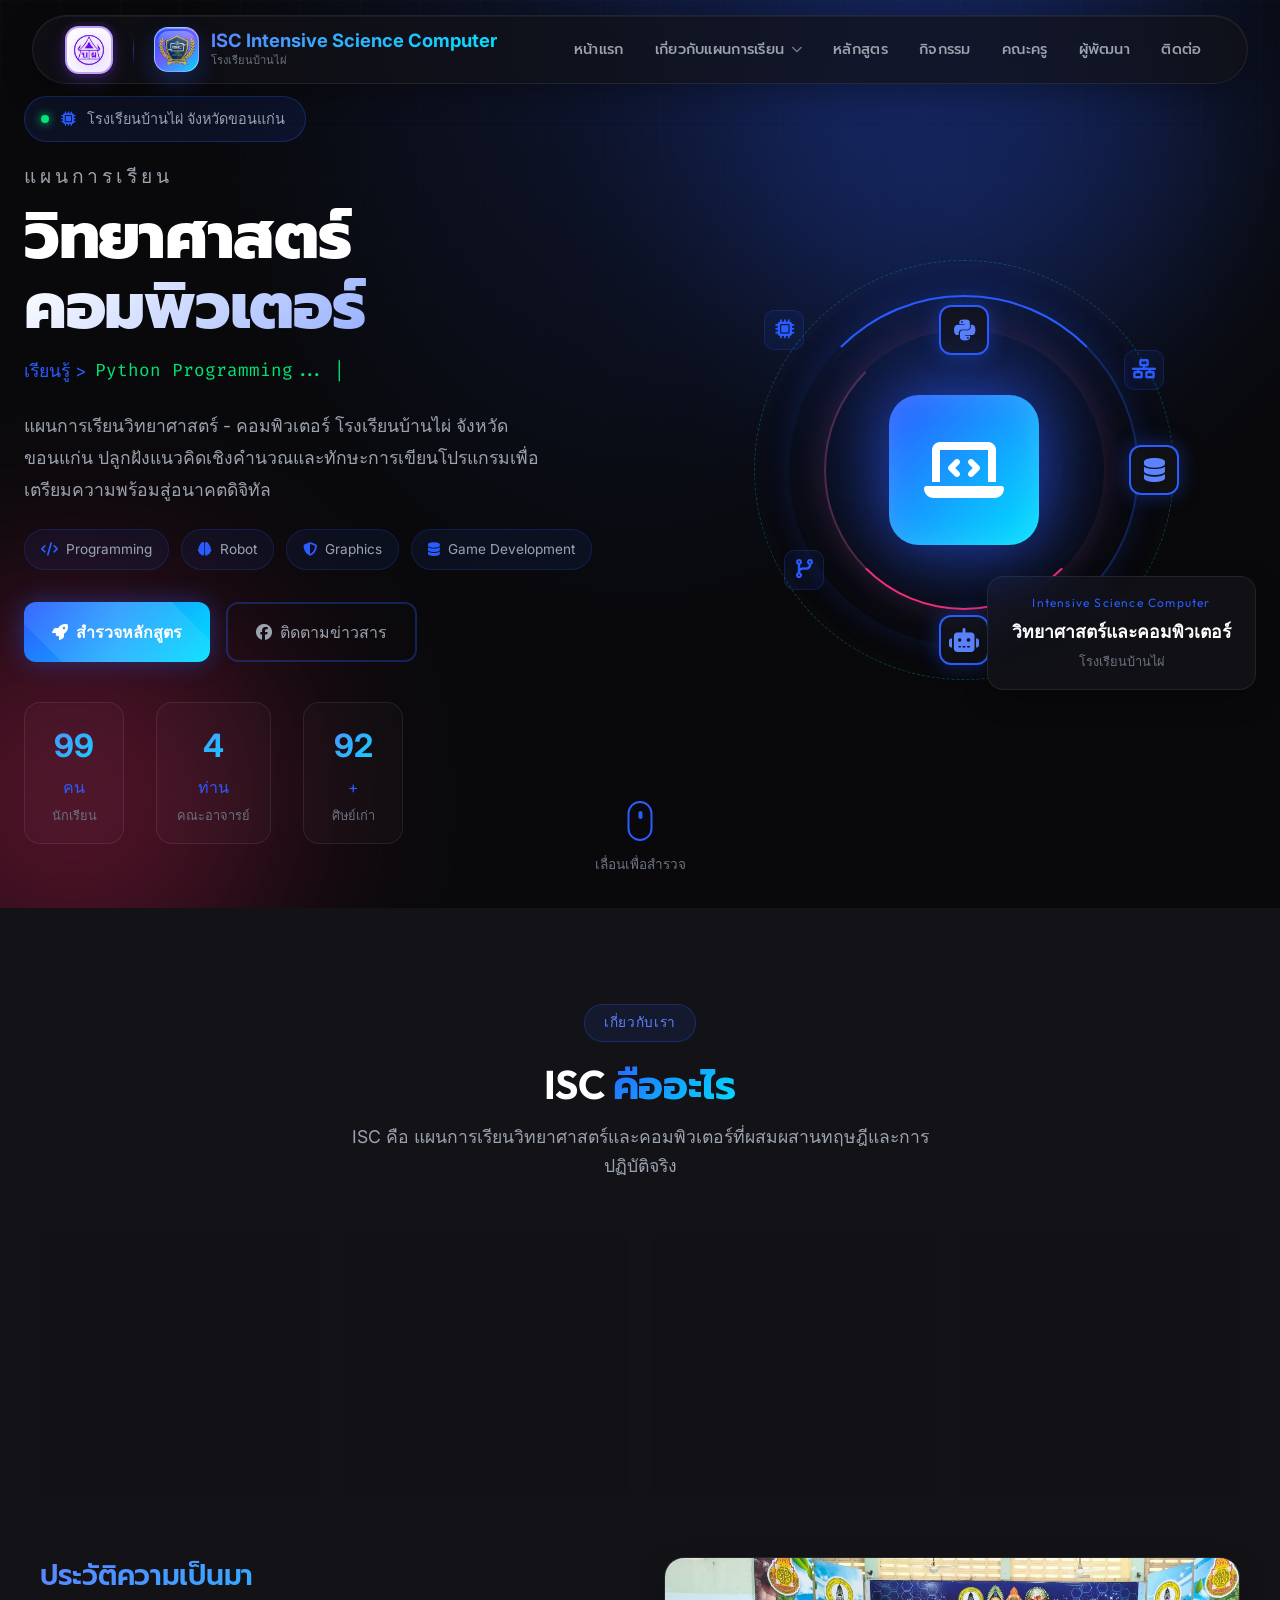
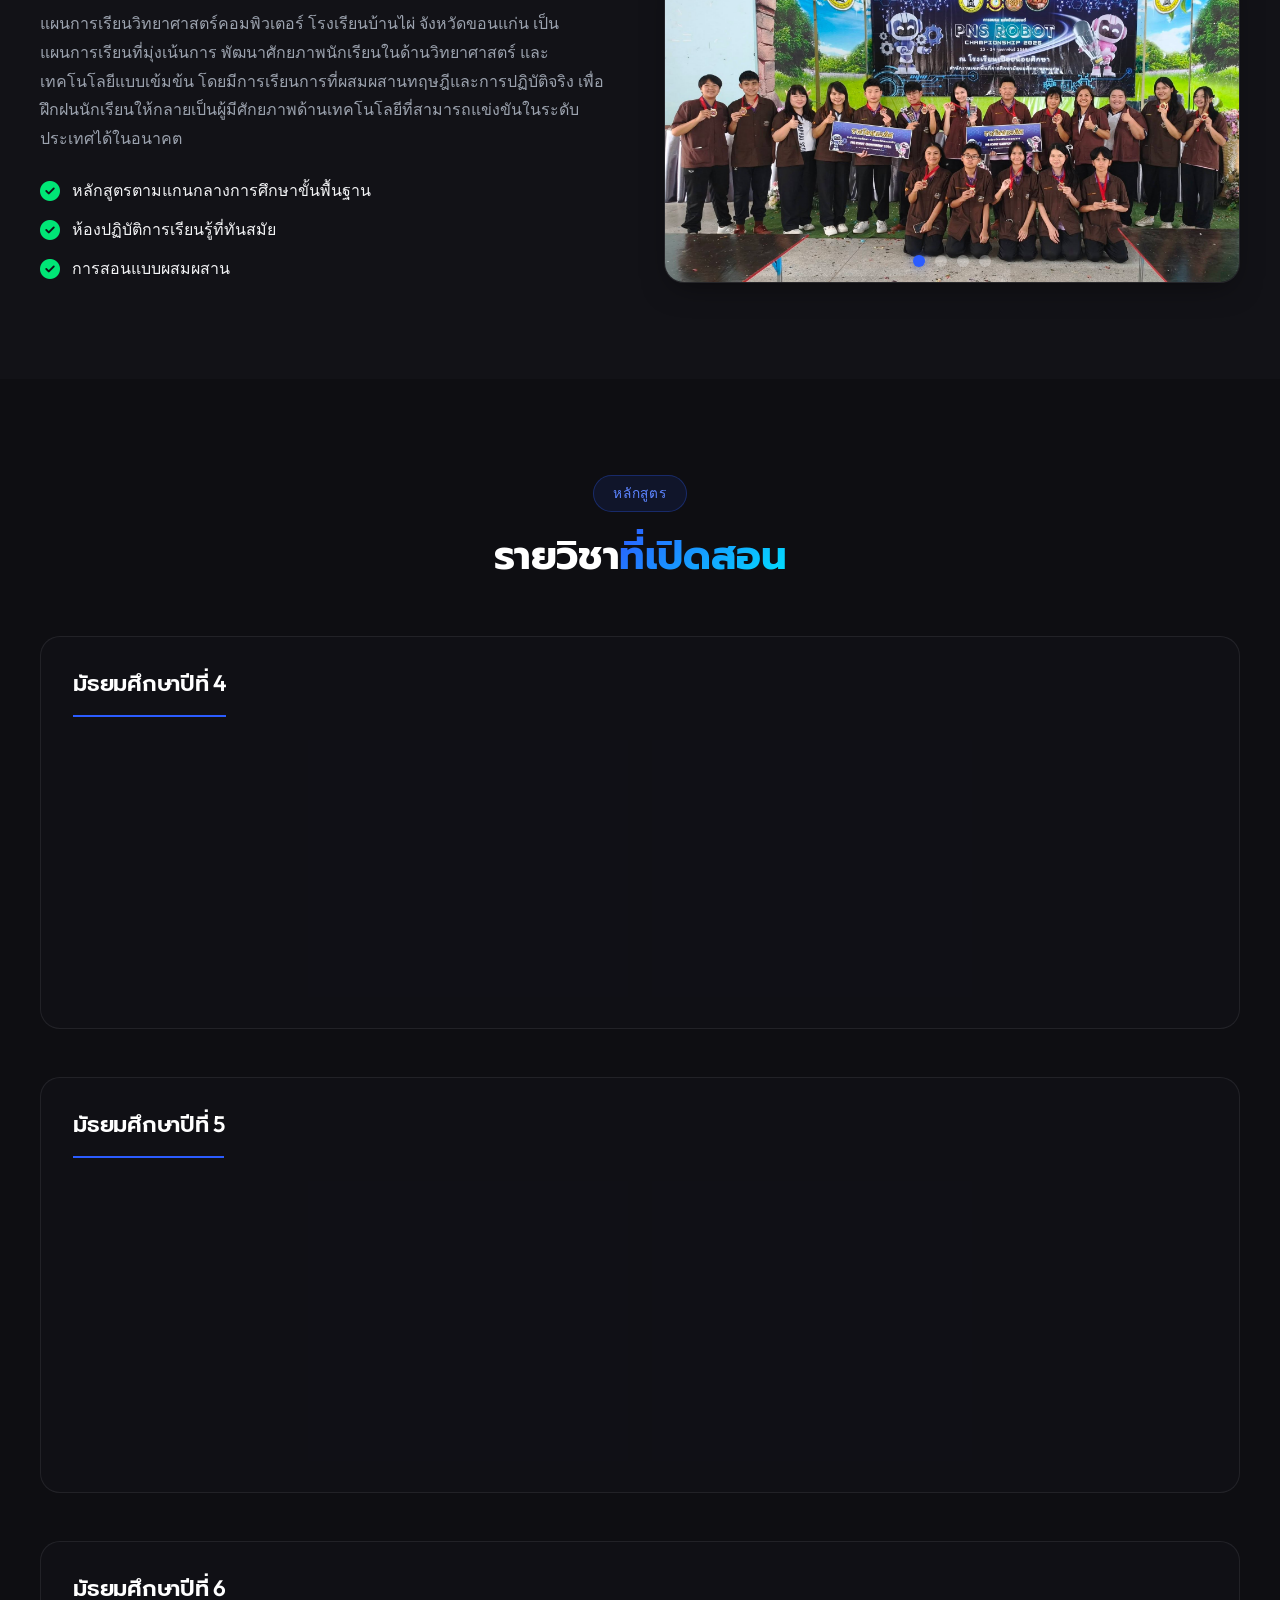
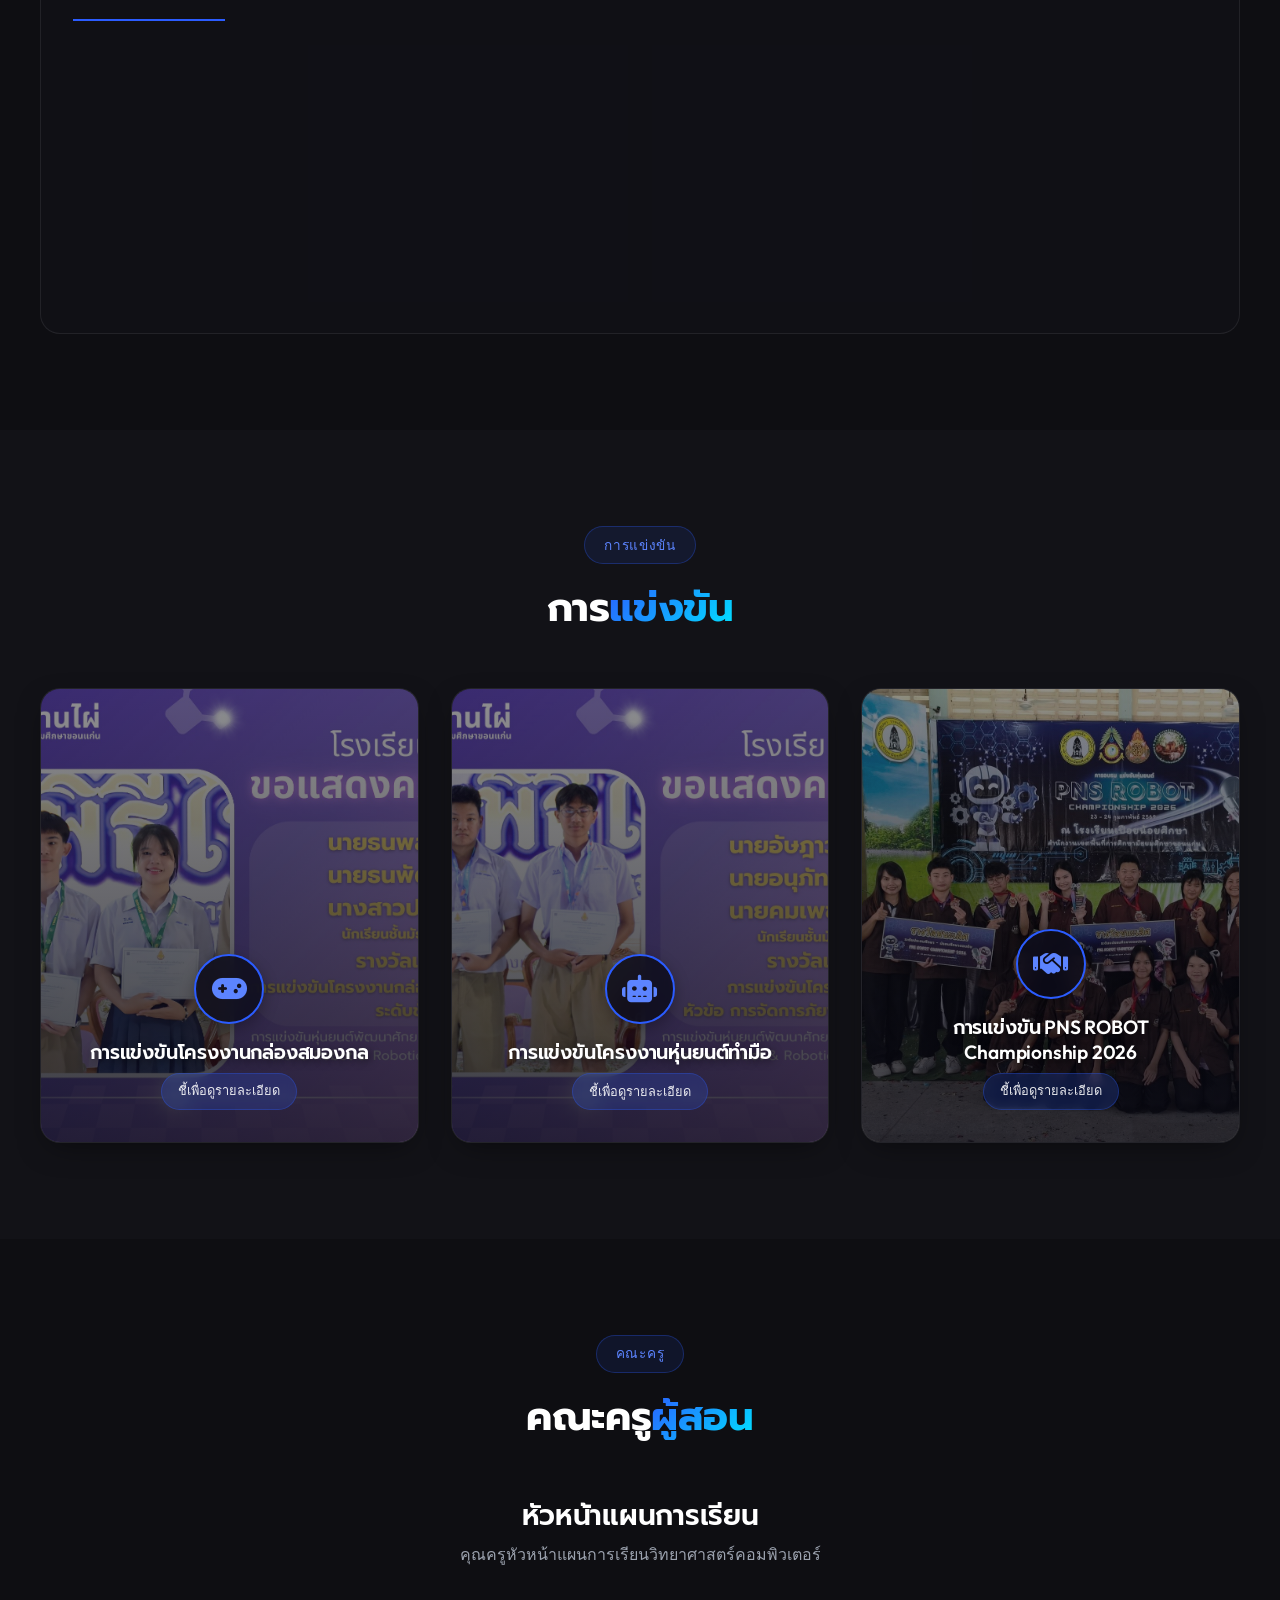
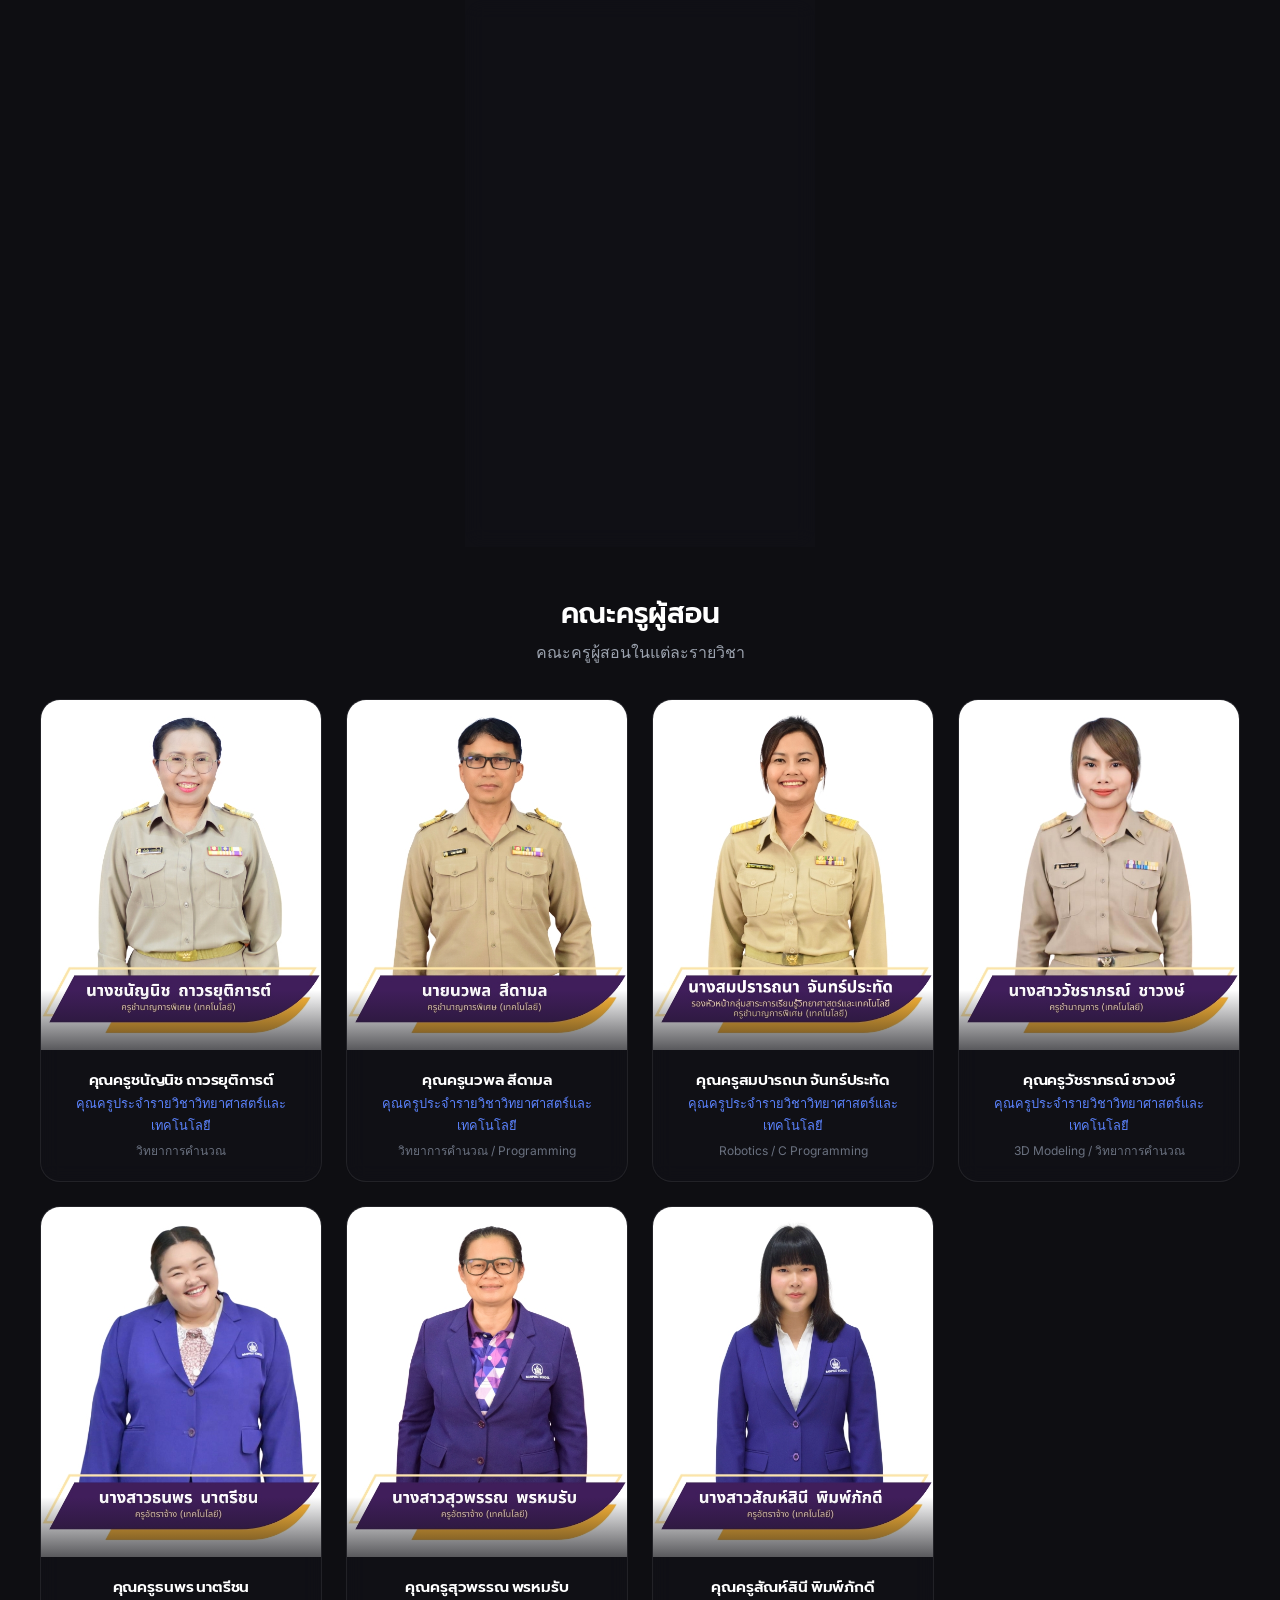
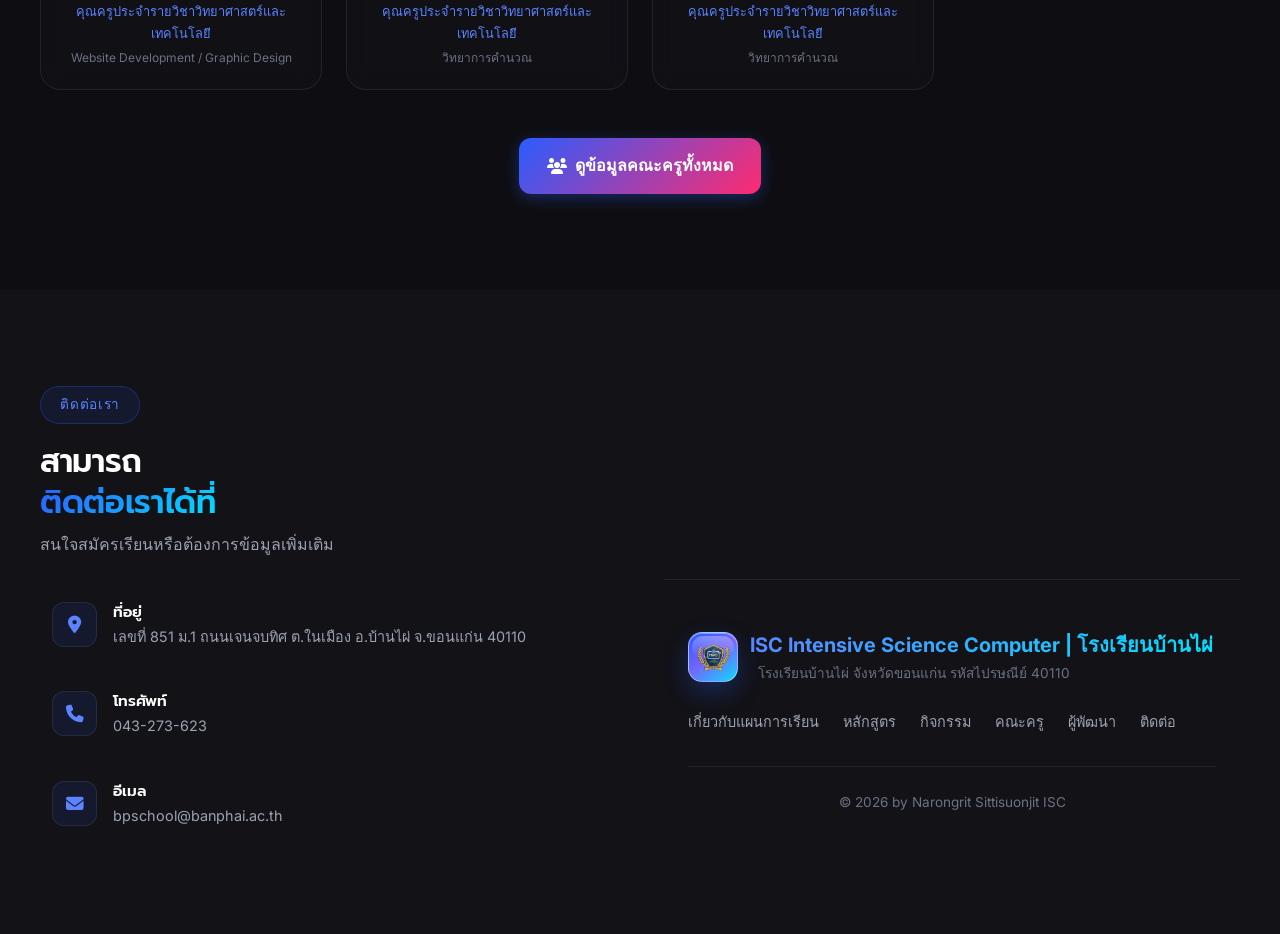
==== commit 33ff3720: "Remove application link from navigation Removed the application link from the navigation." ====
--- a/index.html
+++ b/index.html
@@ -51,8 +51,6 @@
                     <li><a href="teachers.html" class="nav-link">คณะครู</a></li>
                     <li><a href="developer.html" class="nav-link">ผู้พัฒนา</a></li>
                     <li><a href="#contact" class="nav-link">ติดต่อ</a></li>
-                </ul>
-                <a href="#apply" class="nav-cta">สมัครเรียน</a>
             </div>
         </div>
     </nav>
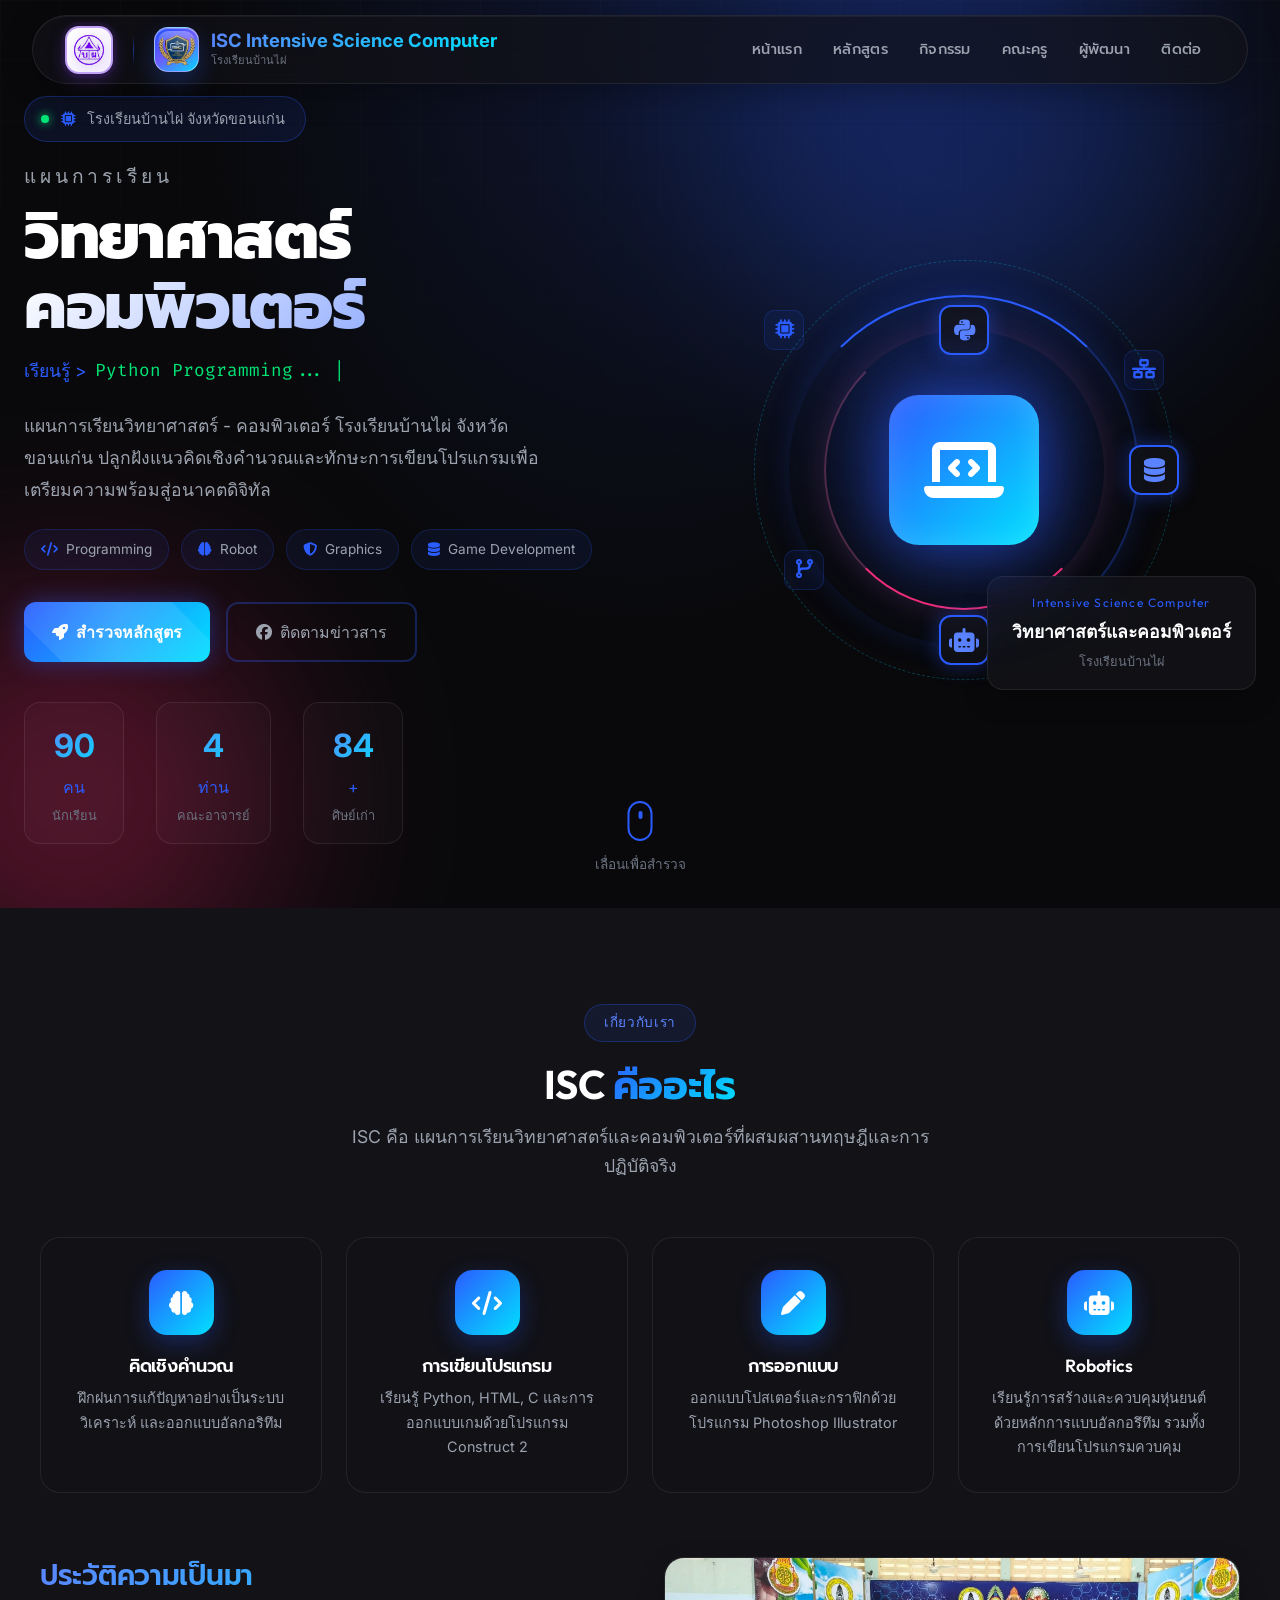
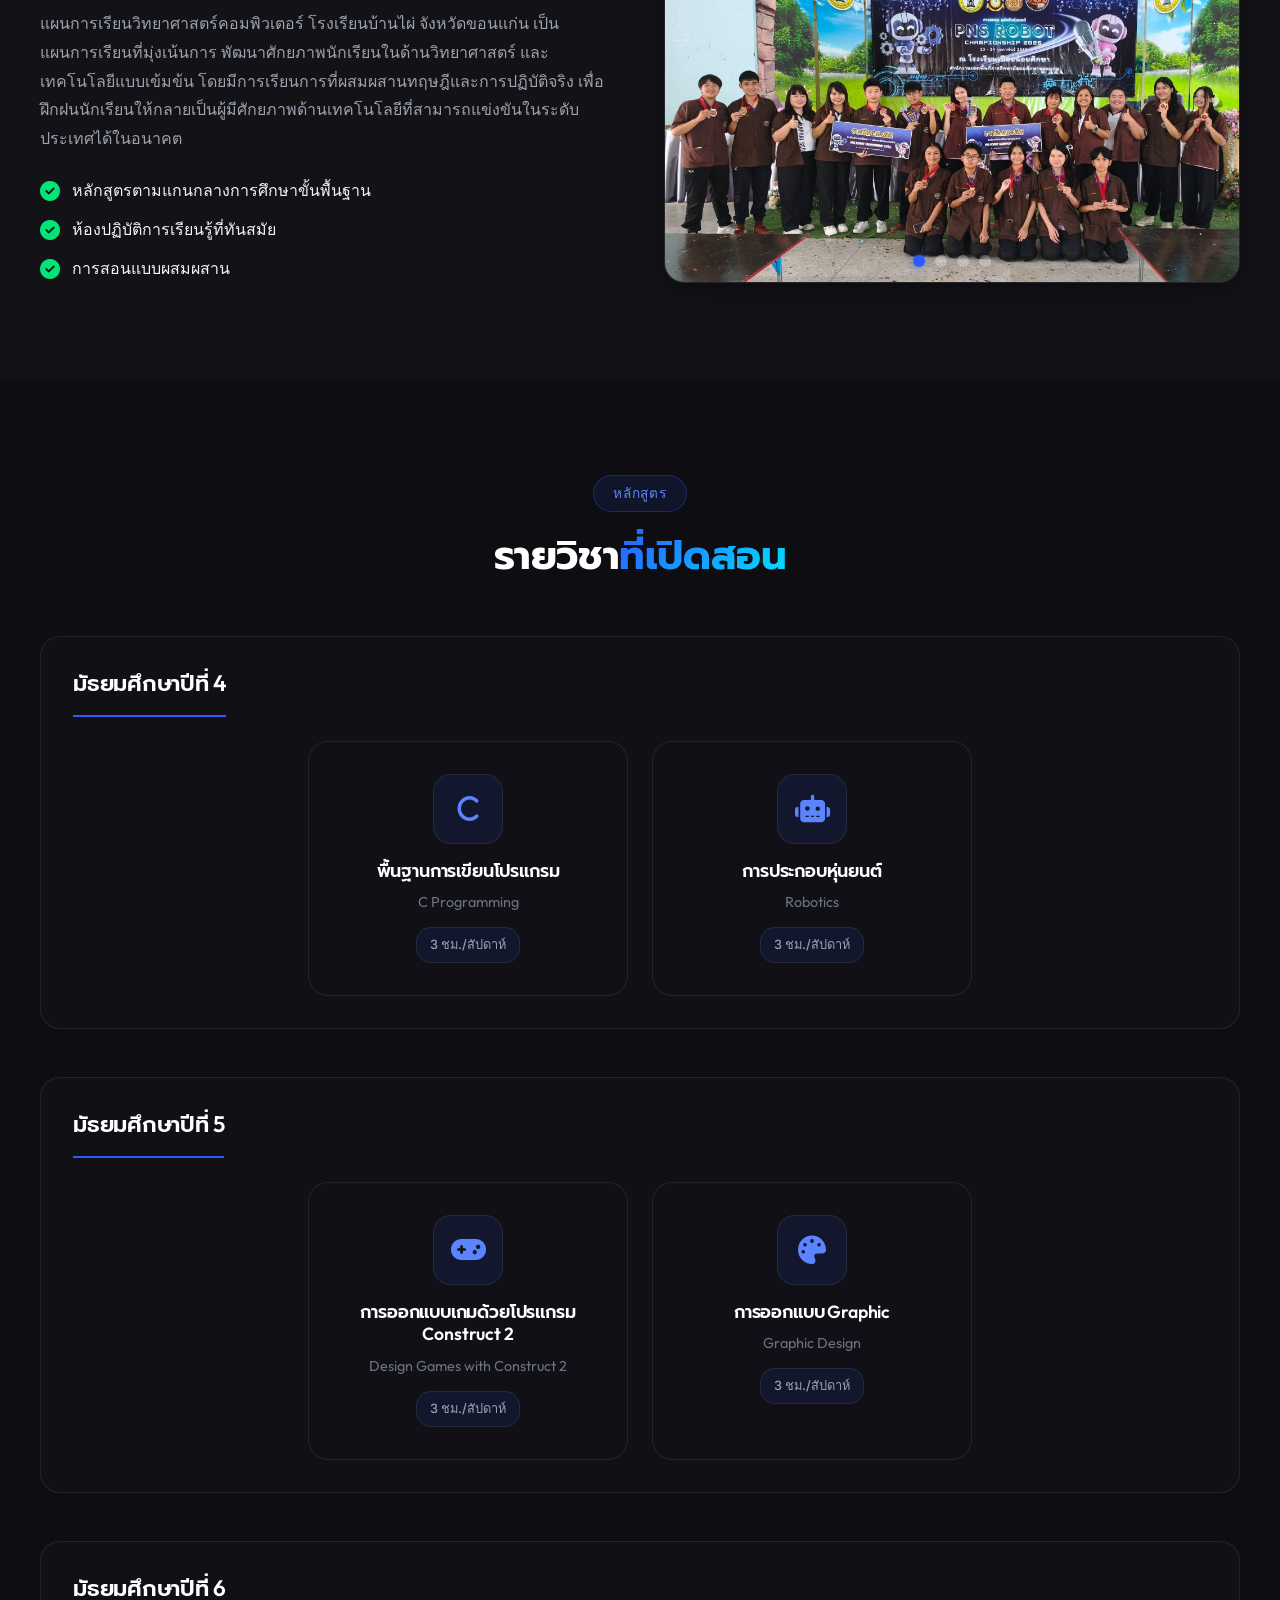
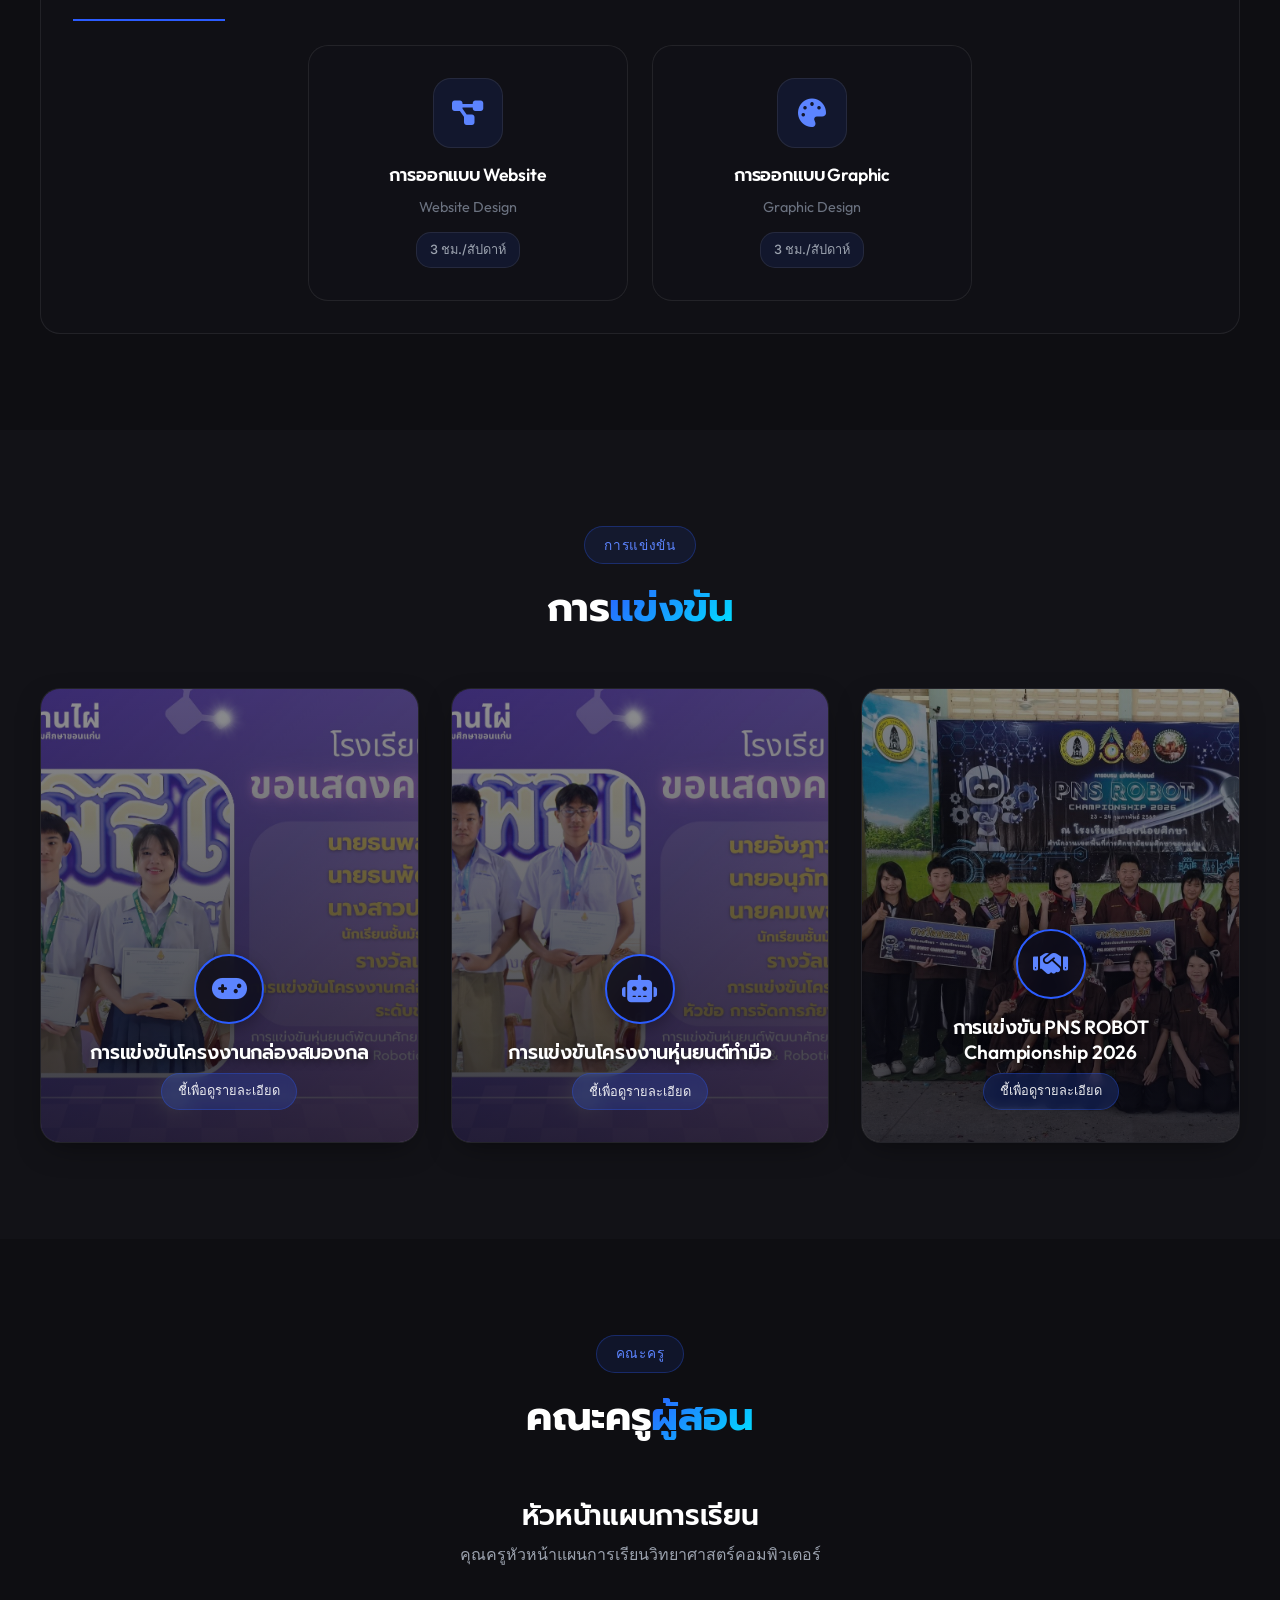
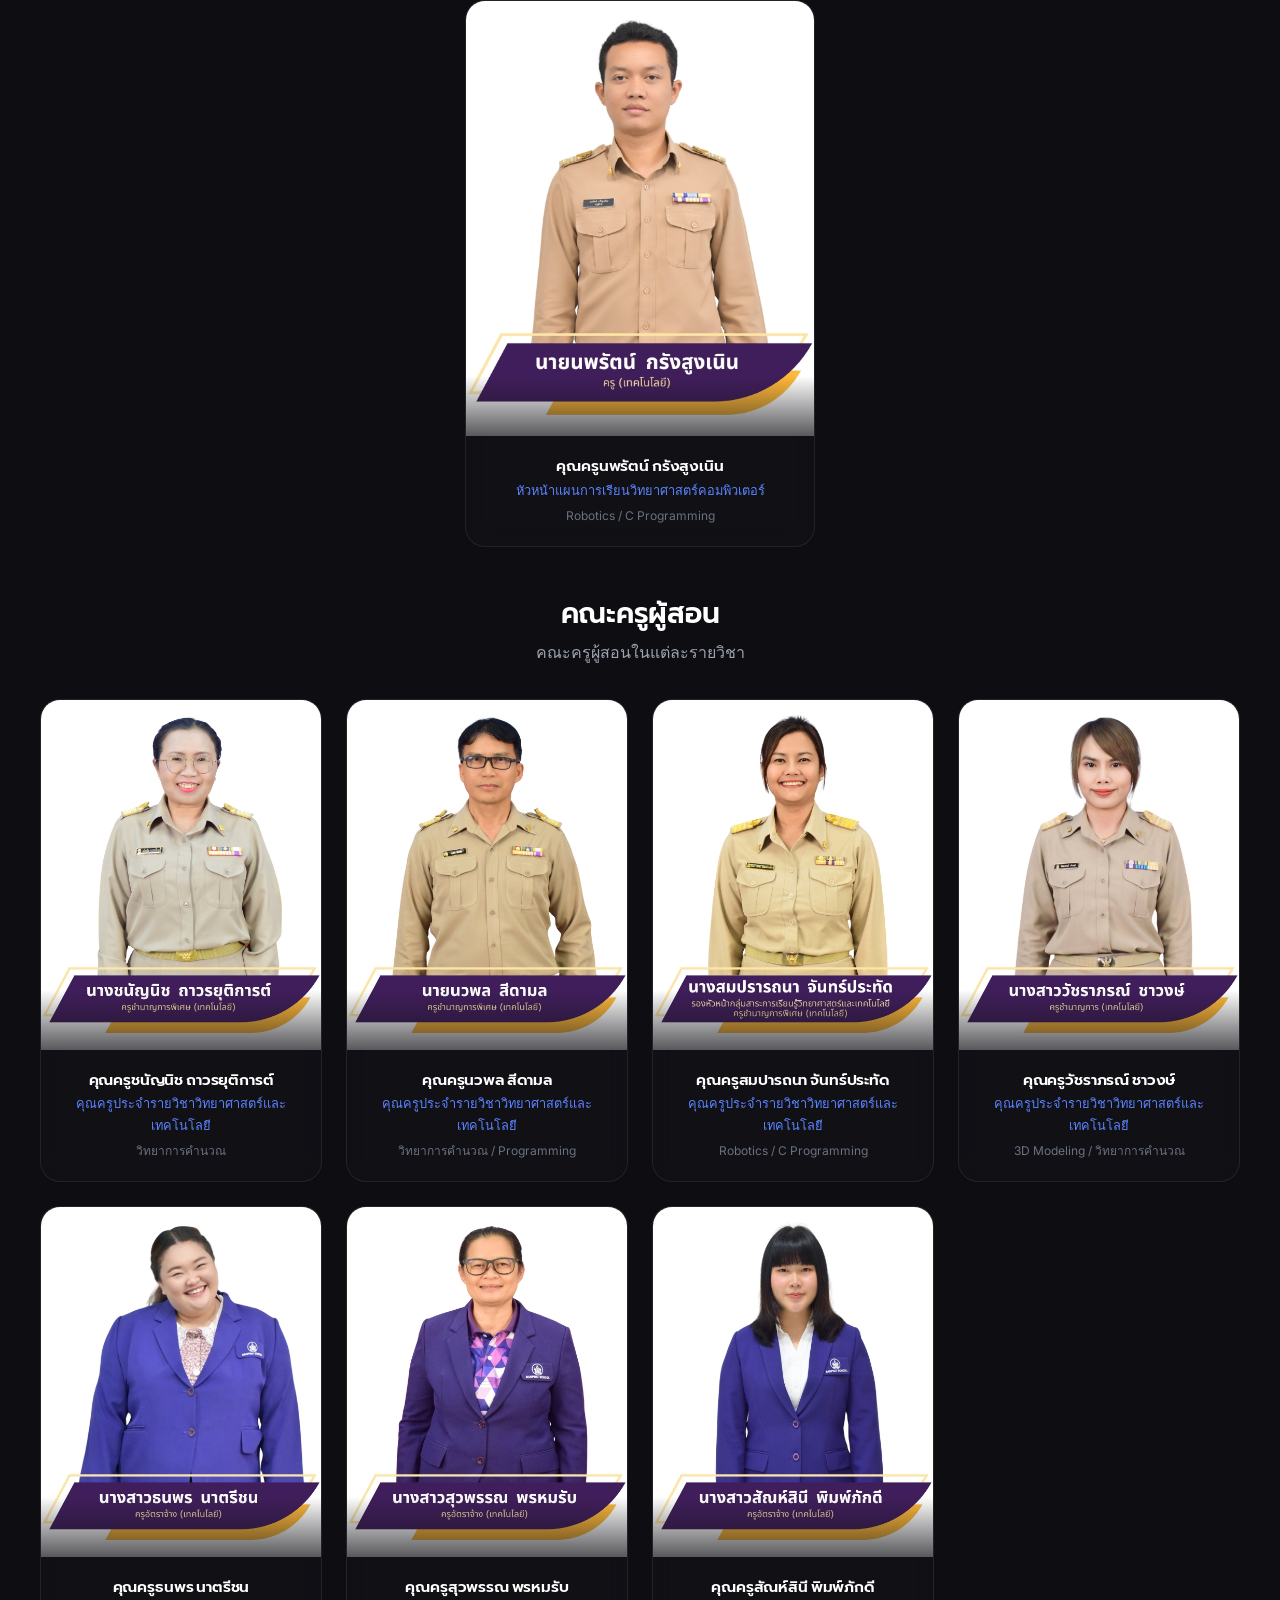
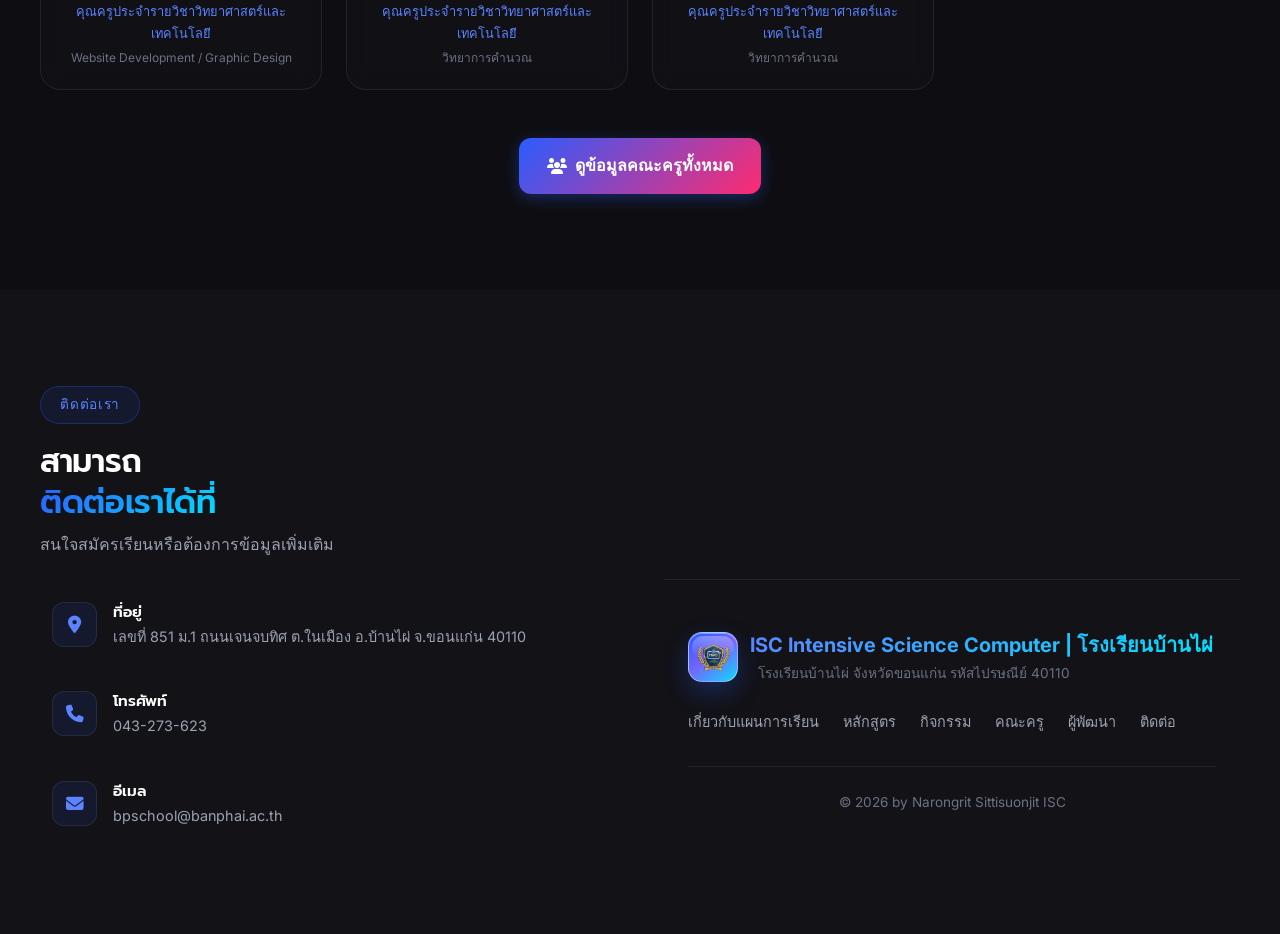
==== commit 5de3aff5: "Remove 'เกี่ยวกับแผนการเรียน' dropdown menu Removed the dropdown menu for 'เกี่ยวกับแผนการเรียน' and" ====
--- a/index.html
+++ b/index.html
@@ -38,14 +38,6 @@
             <div class="nav-menu" id="navMenu">
                 <ul class="nav-list">
                     <li><a href="index.html" class="nav-link active">หน้าแรก</a></li>
-                    <li class="nav-dropdown">
-                        <a href="#about" class="nav-link">เกี่ยวกับแผนการเรียน <i class="fas fa-chevron-down nav-arrow"></i></a>
-                        <ul class="dropdown-menu">
-                            <li><a href="teachers.html"><i class="fas fa-chalkboard-teacher"></i> คณะครู</a></li>
-                            <li><a href="#about"><i class="fas fa-star"></i> ภาพรวมแผนการเรียน</a></li>
-                            <li><a href="#curriculum"><i class="fas fa-book"></i> หลักสูตรทั้งหมด</a></li>
-                        </ul>
-                    </li>
                     <li><a href="#curriculum" class="nav-link">หลักสูตร</a></li>
                     <li><a href="#activities" class="nav-link">กิจกรรม</a></li>
                     <li><a href="teachers.html" class="nav-link">คณะครู</a></li>
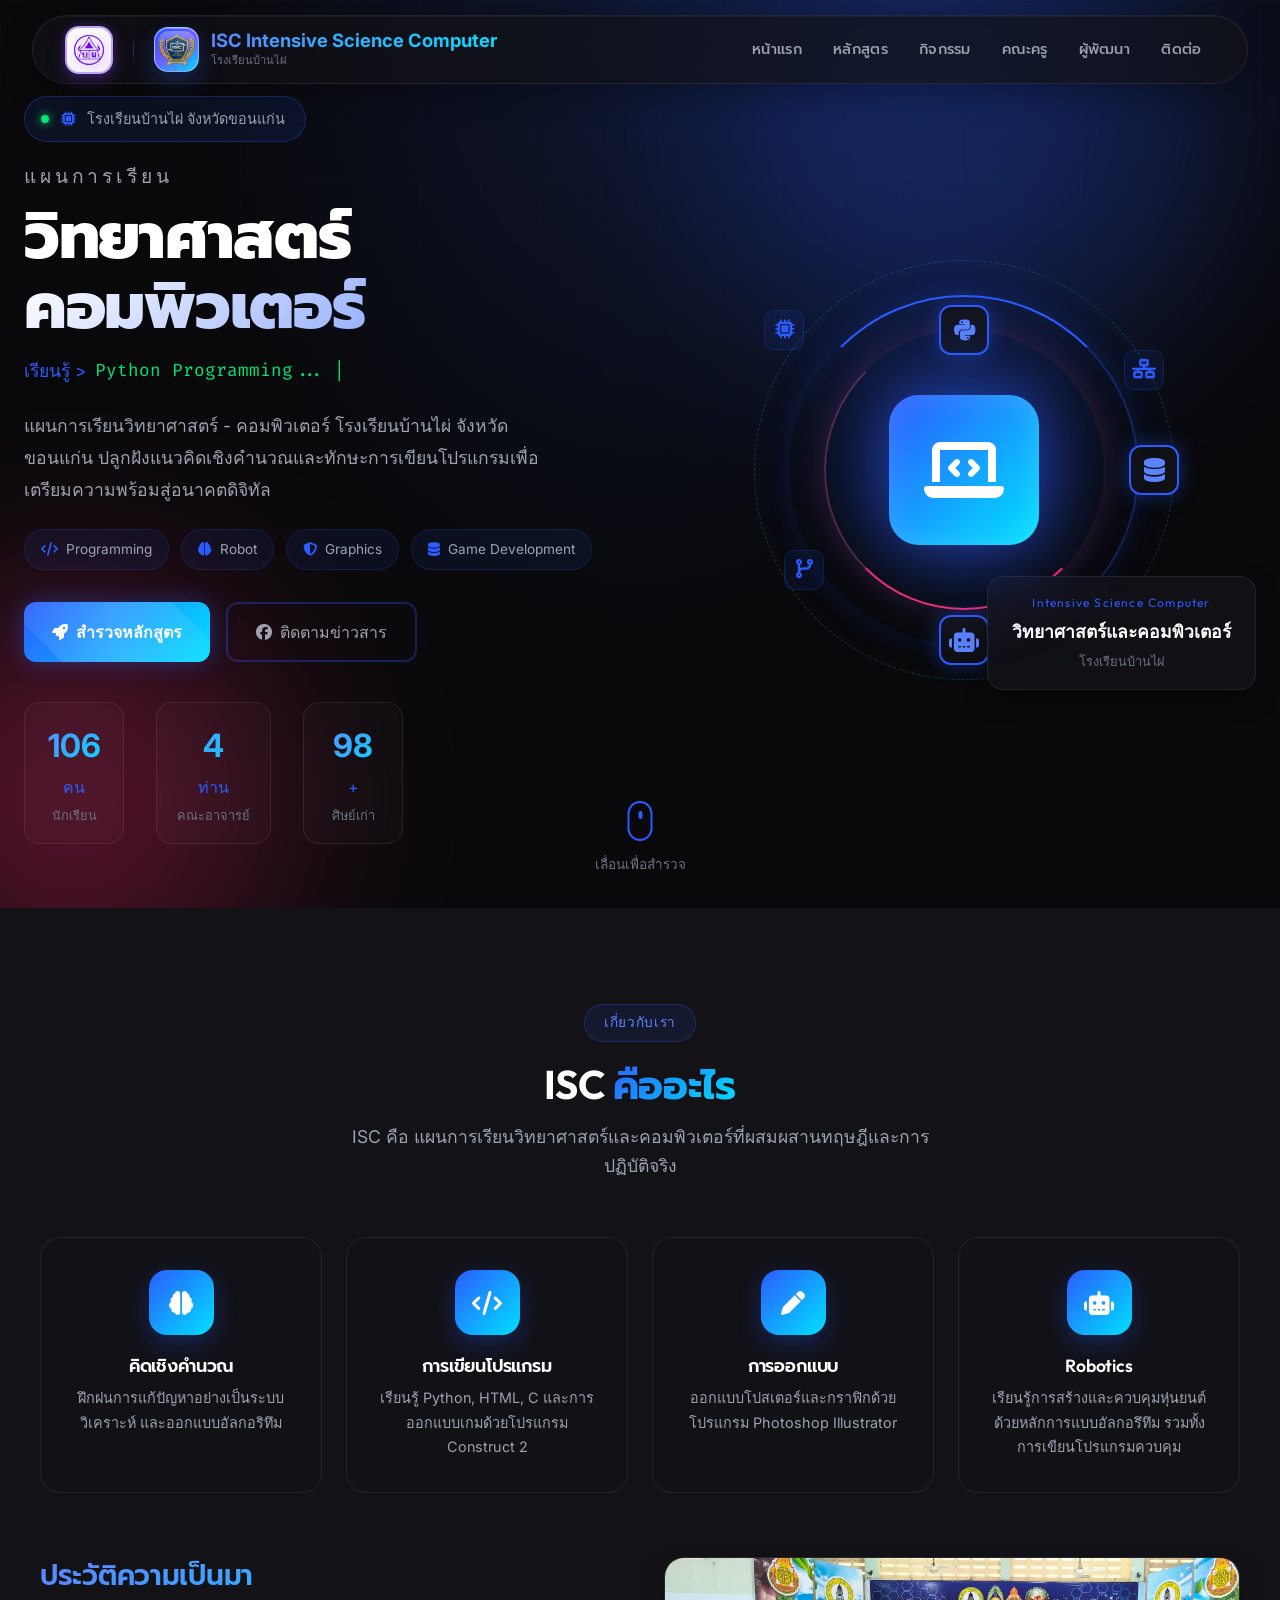
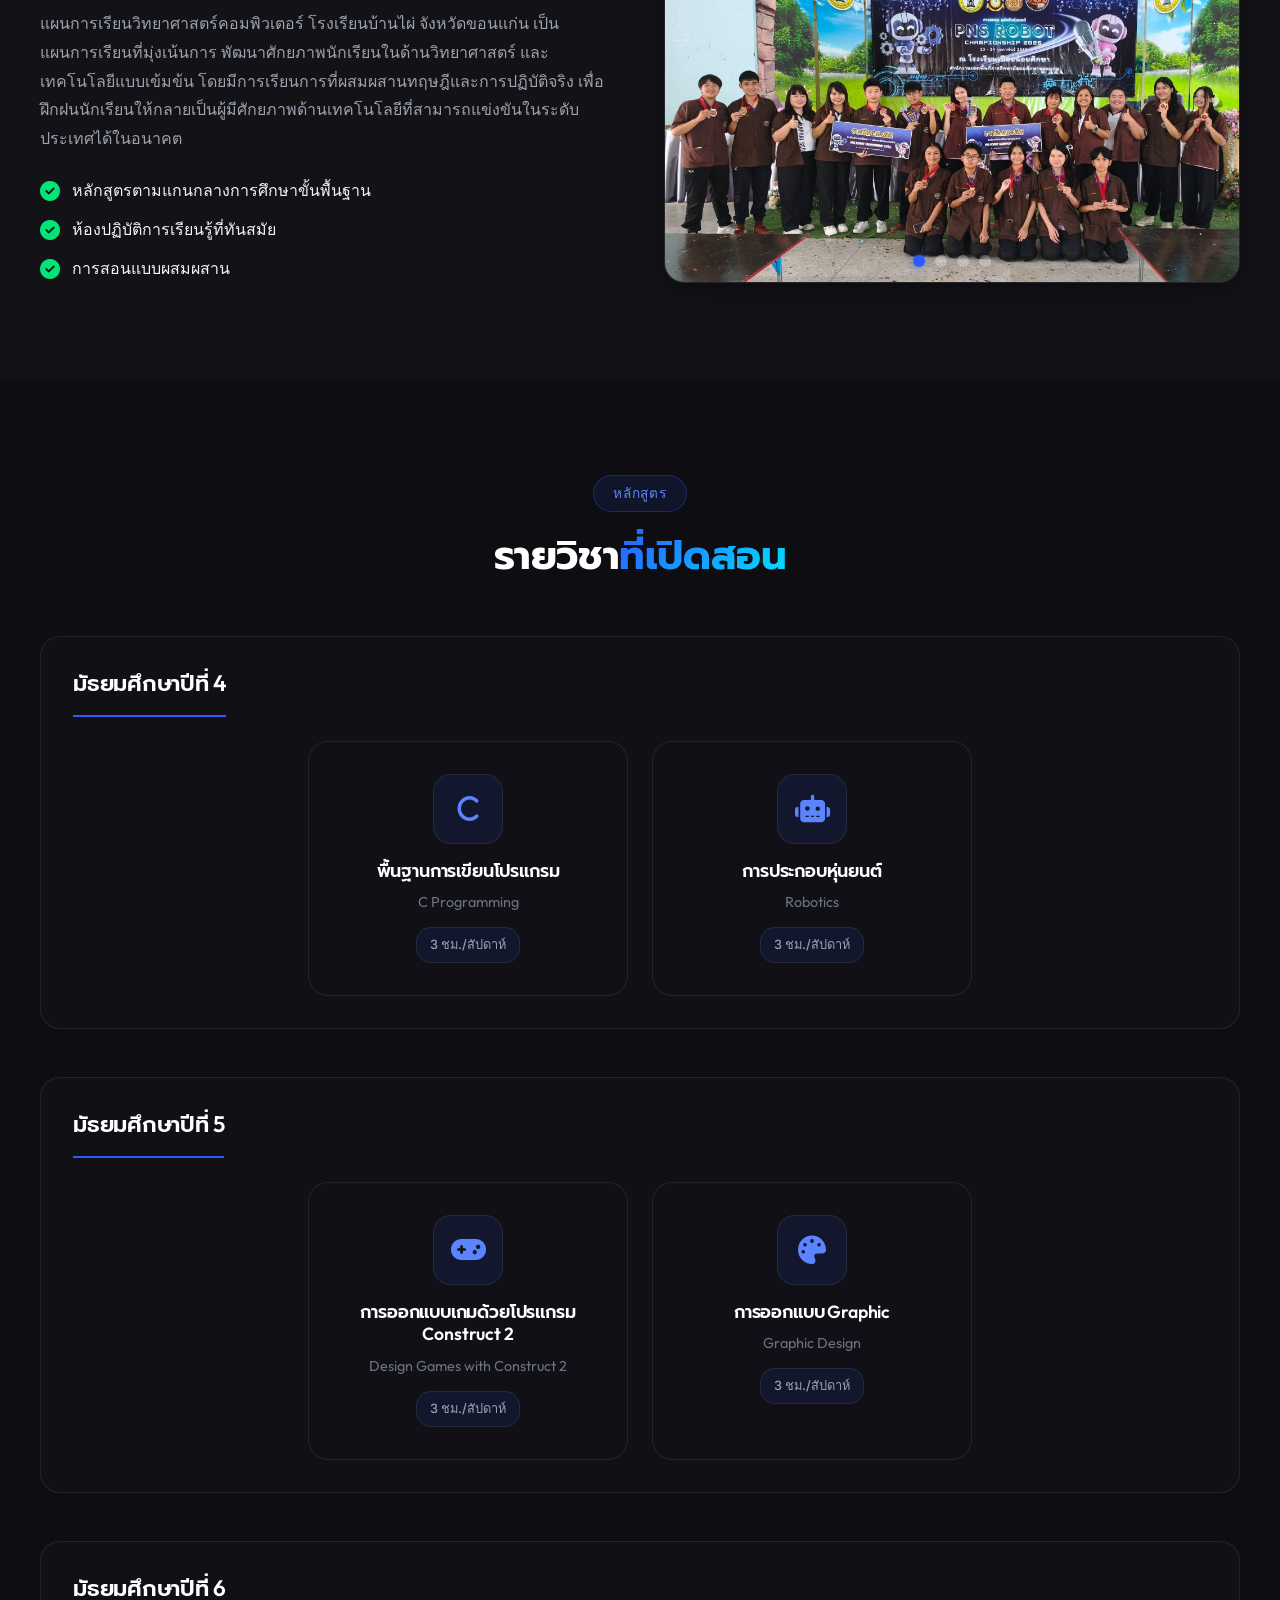
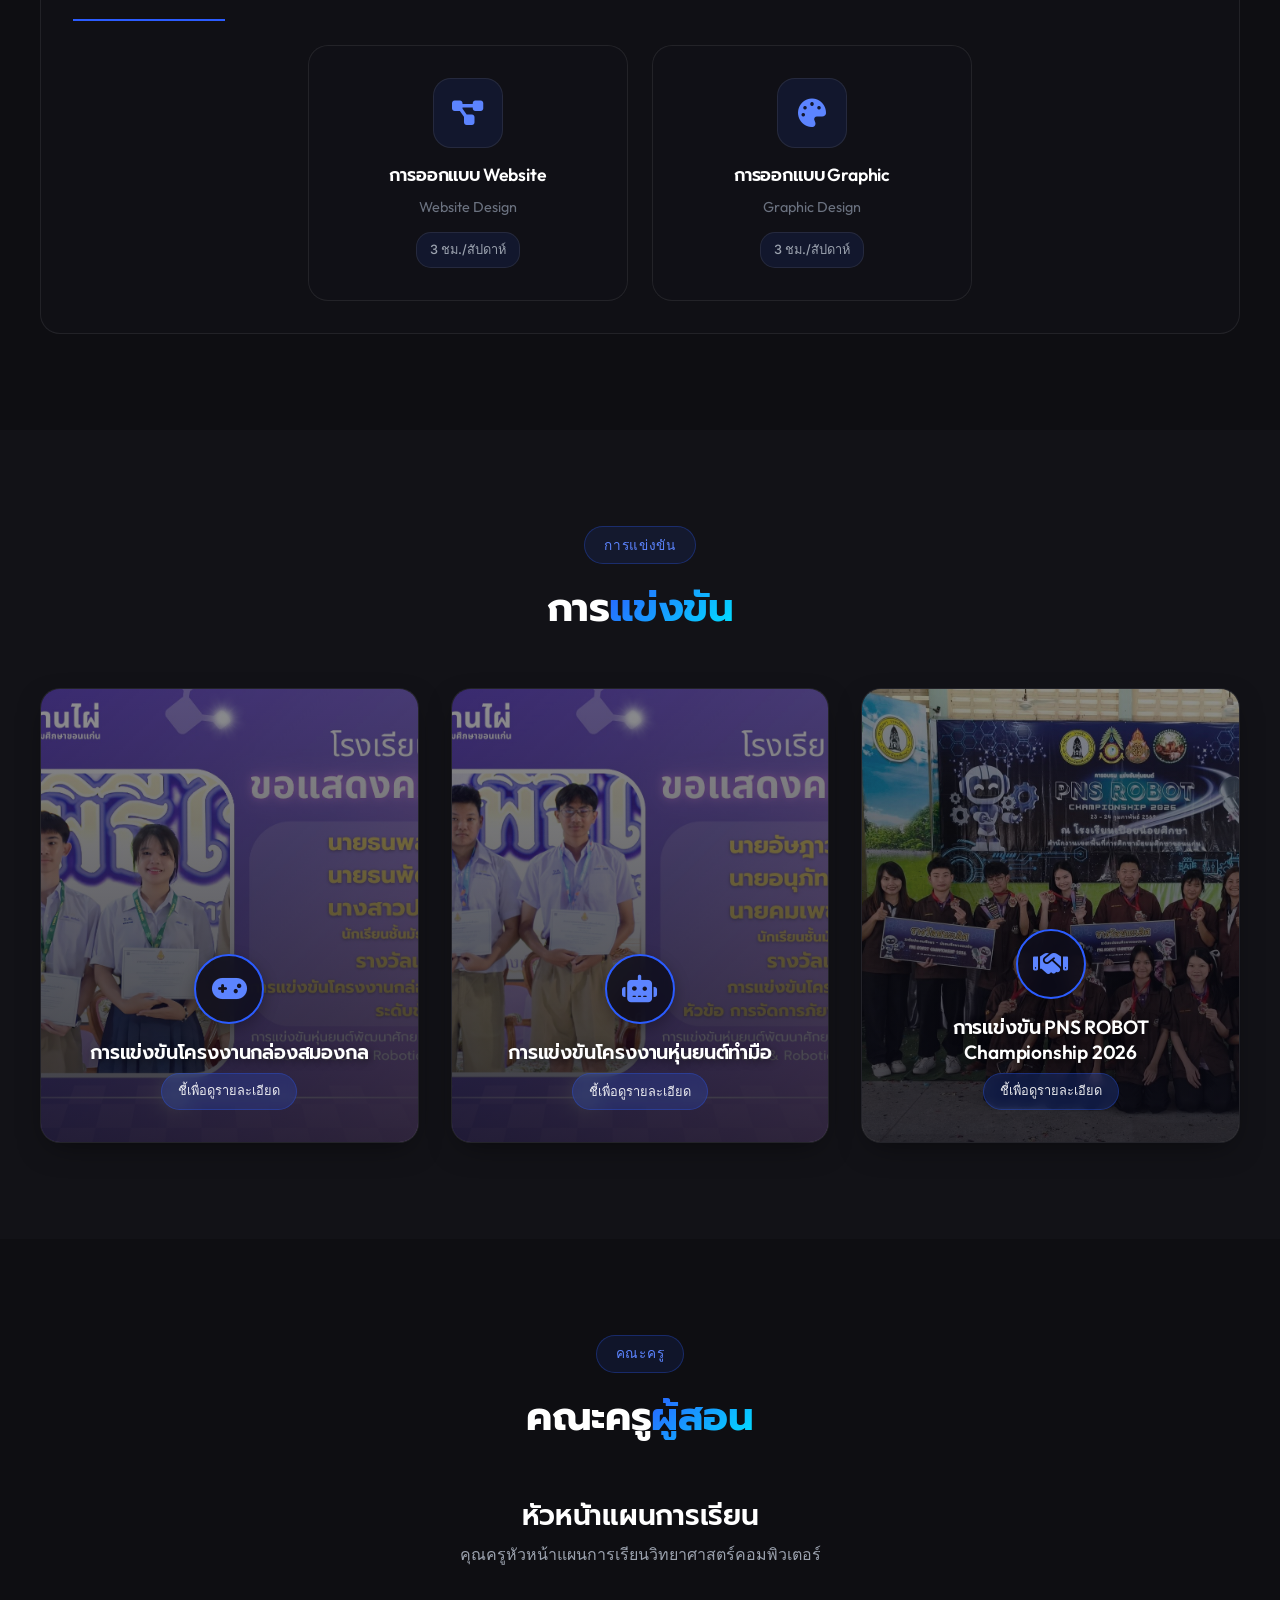
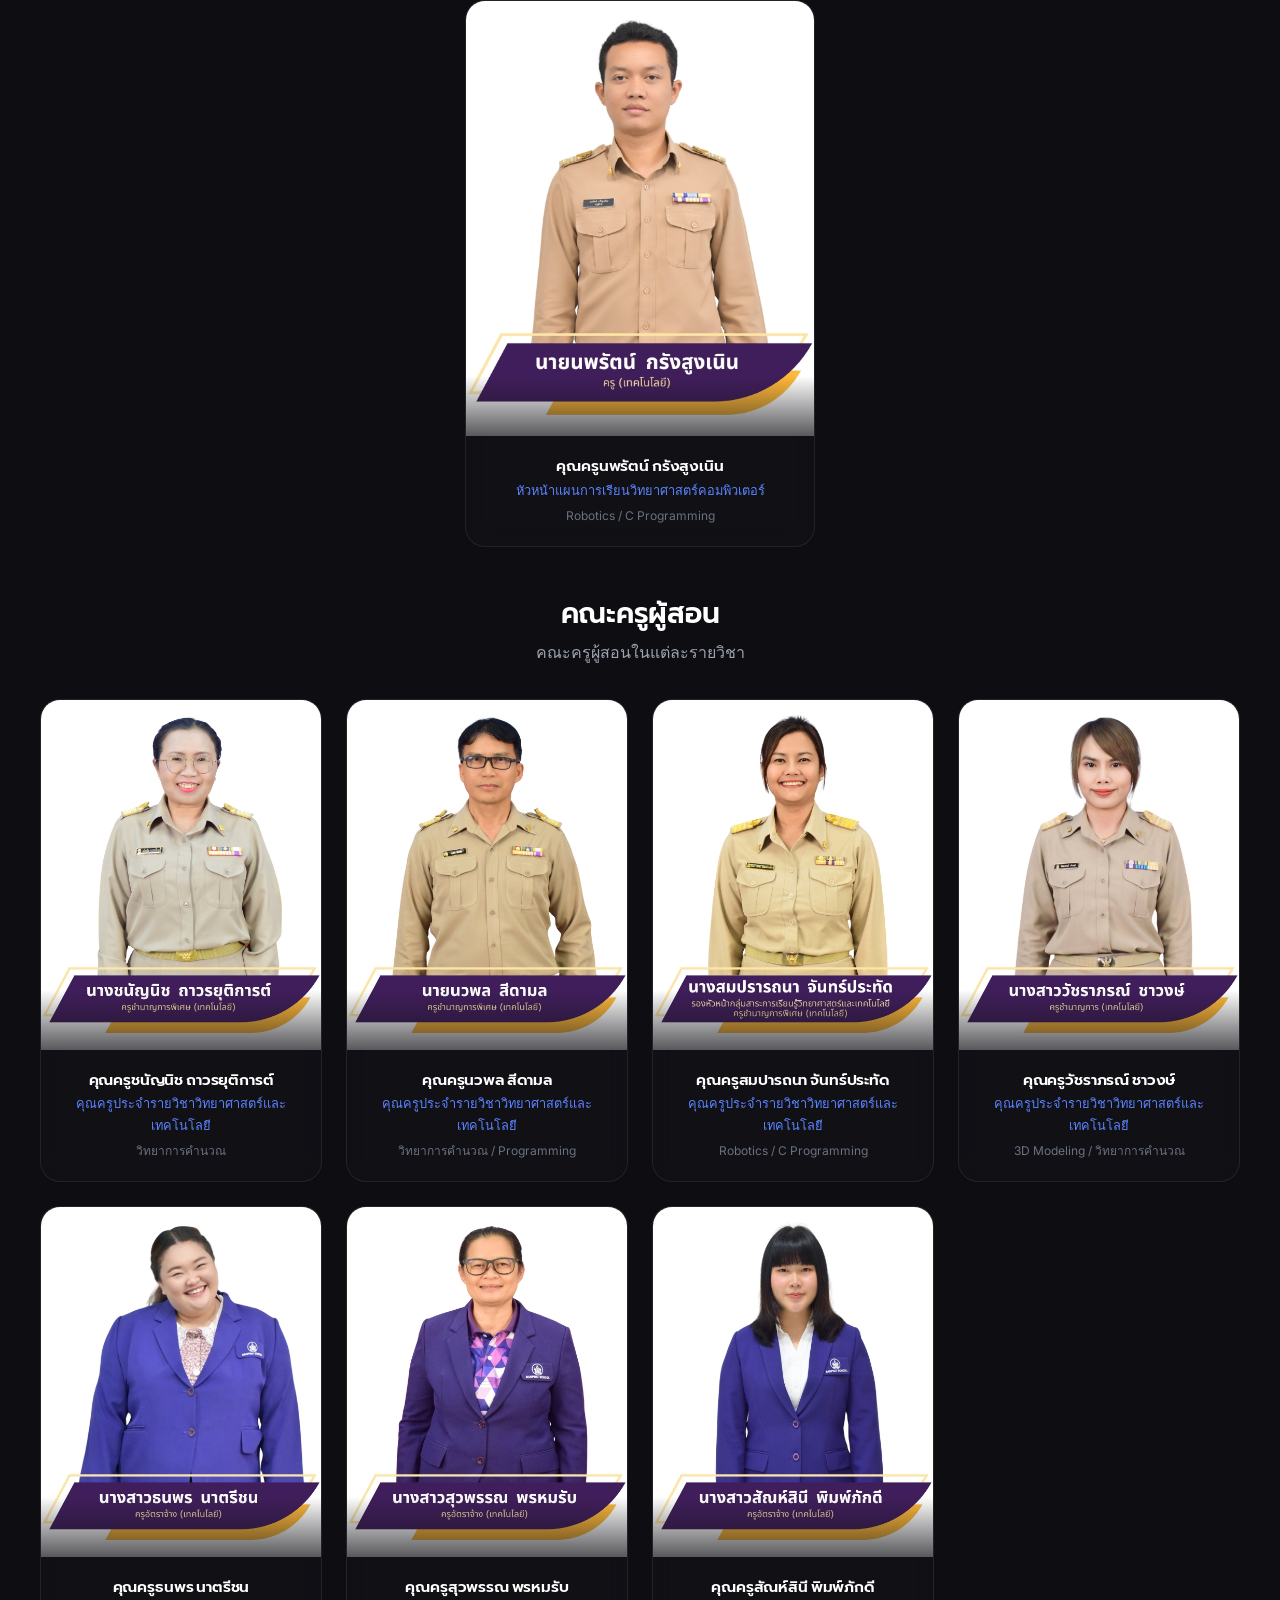
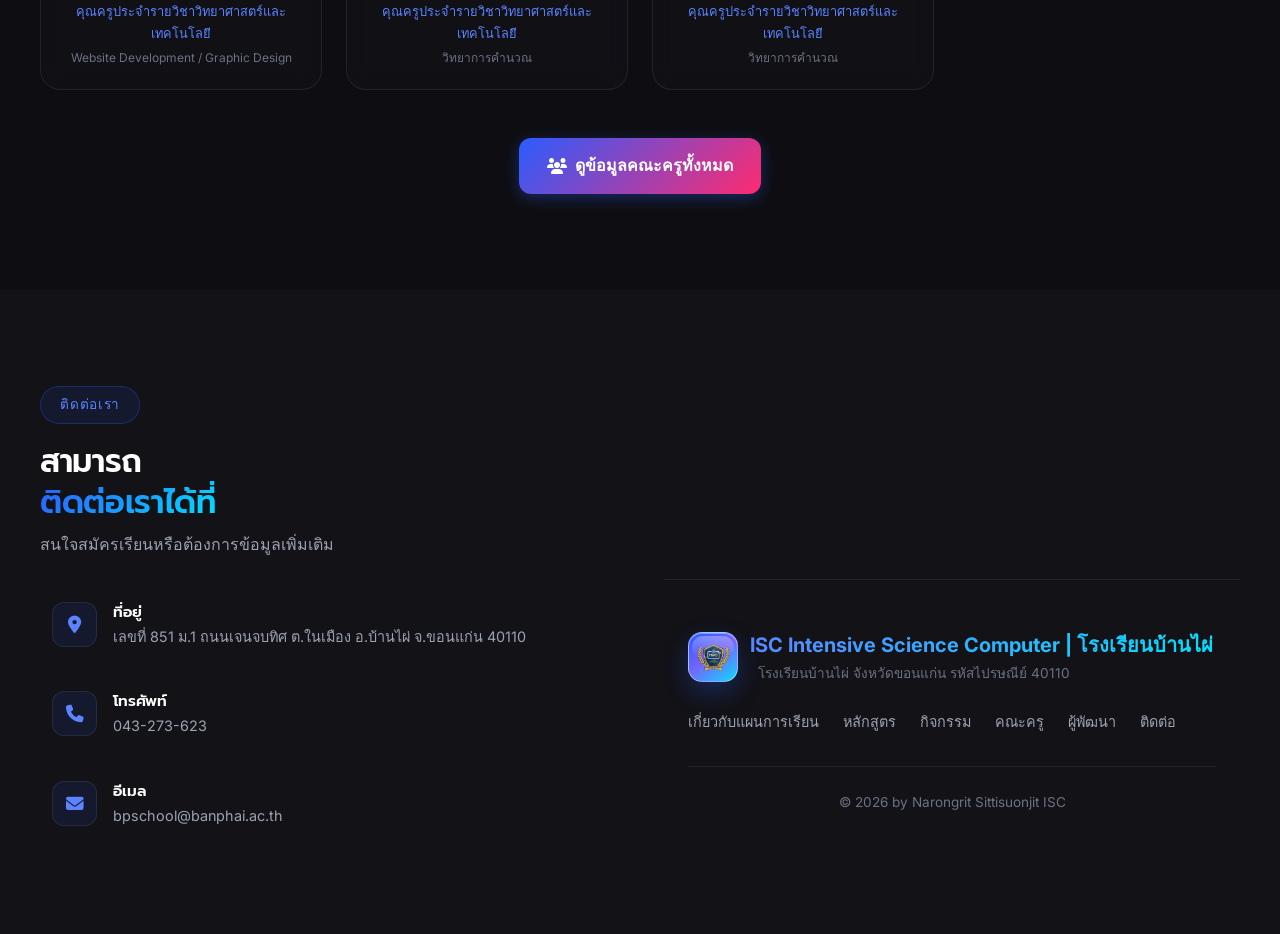
==== commit 761a0000: "Update index.html" ====
--- a/index.html
+++ b/index.html
@@ -107,7 +107,7 @@
                         <i class="fas fa-rocket"></i>
                         <span>สำรวจหลักสูตร</span>
                     </a>
-                    <a href="https://www.facebook.com/SKKBanphai" target="_blank" rel="noopener noreferrer" class="btn btn-outline">
+                    <a href="https://www.facebook.com/ISCKK5" target="_blank" rel="noopener noreferrer" class="btn btn-outline">
                         <i class="fab fa-facebook"></i>
                         <span>ติดตามข่าวสาร</span>
                     </a>
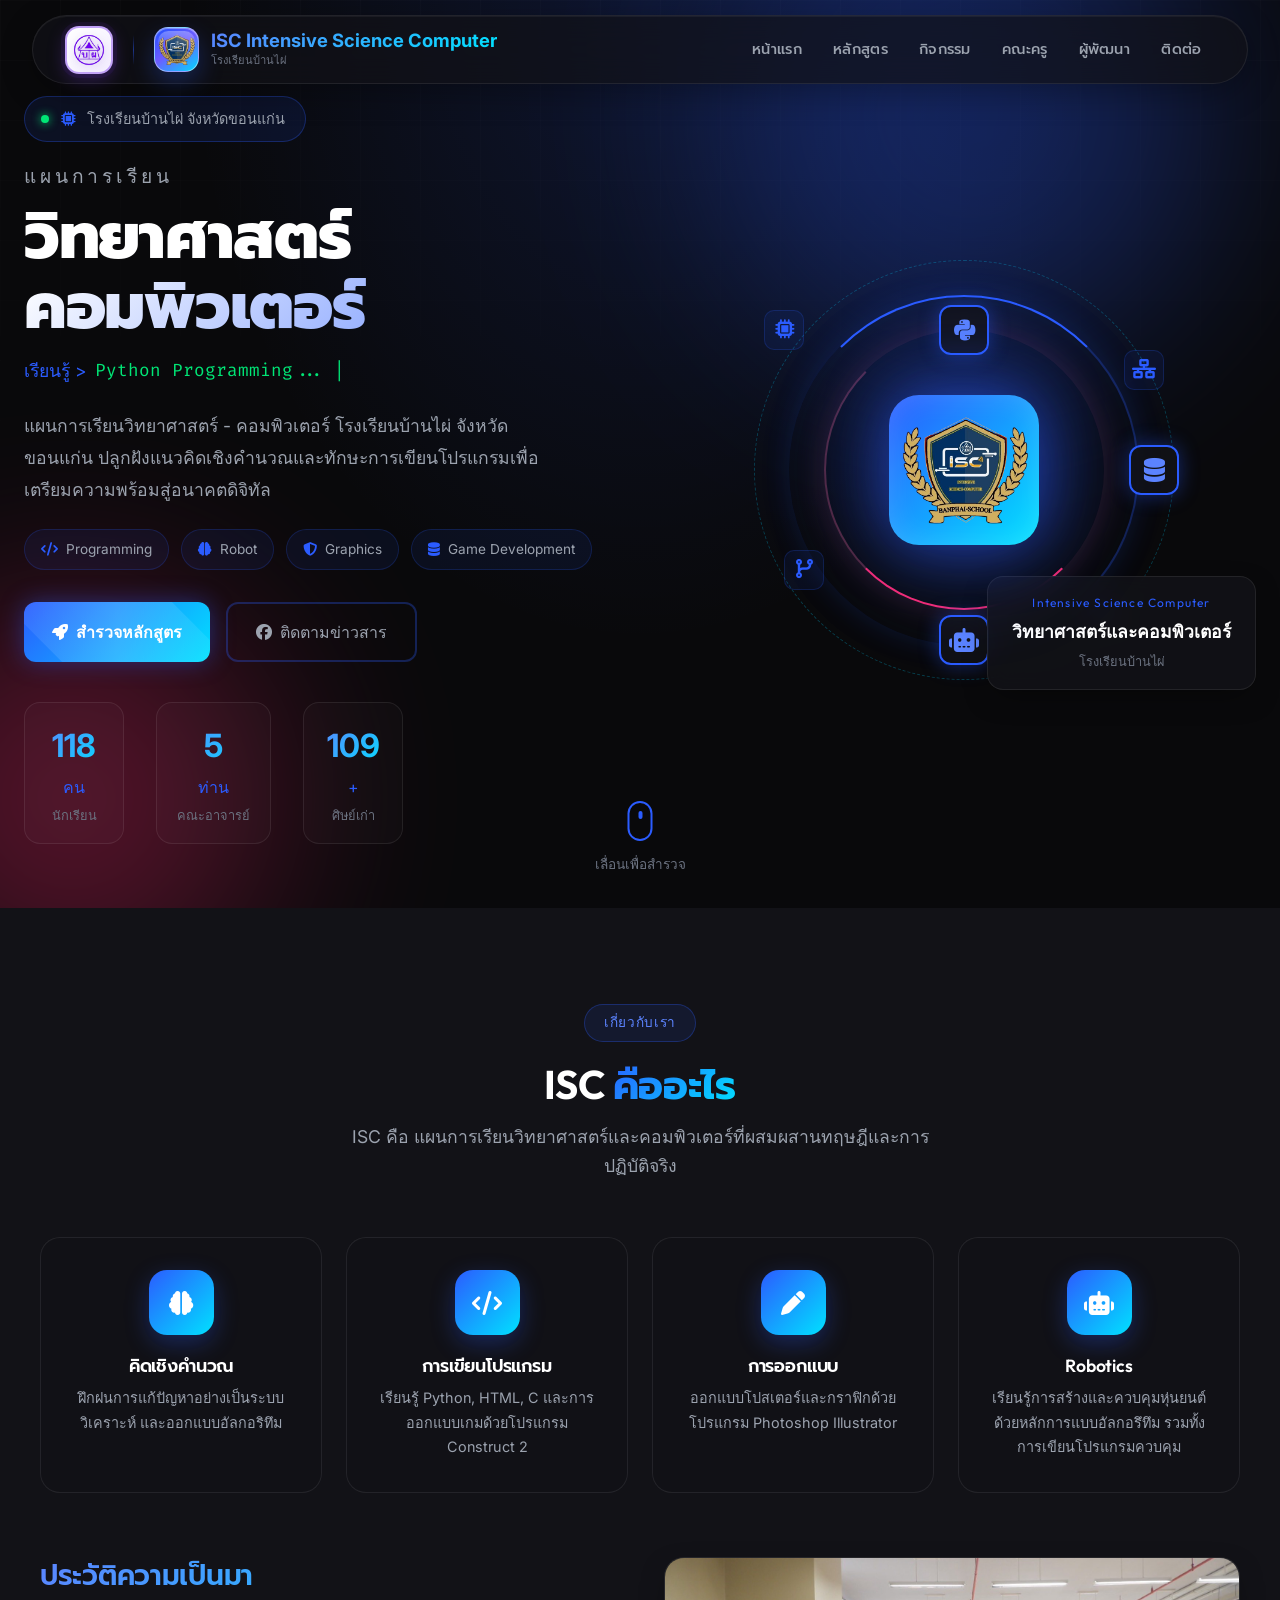
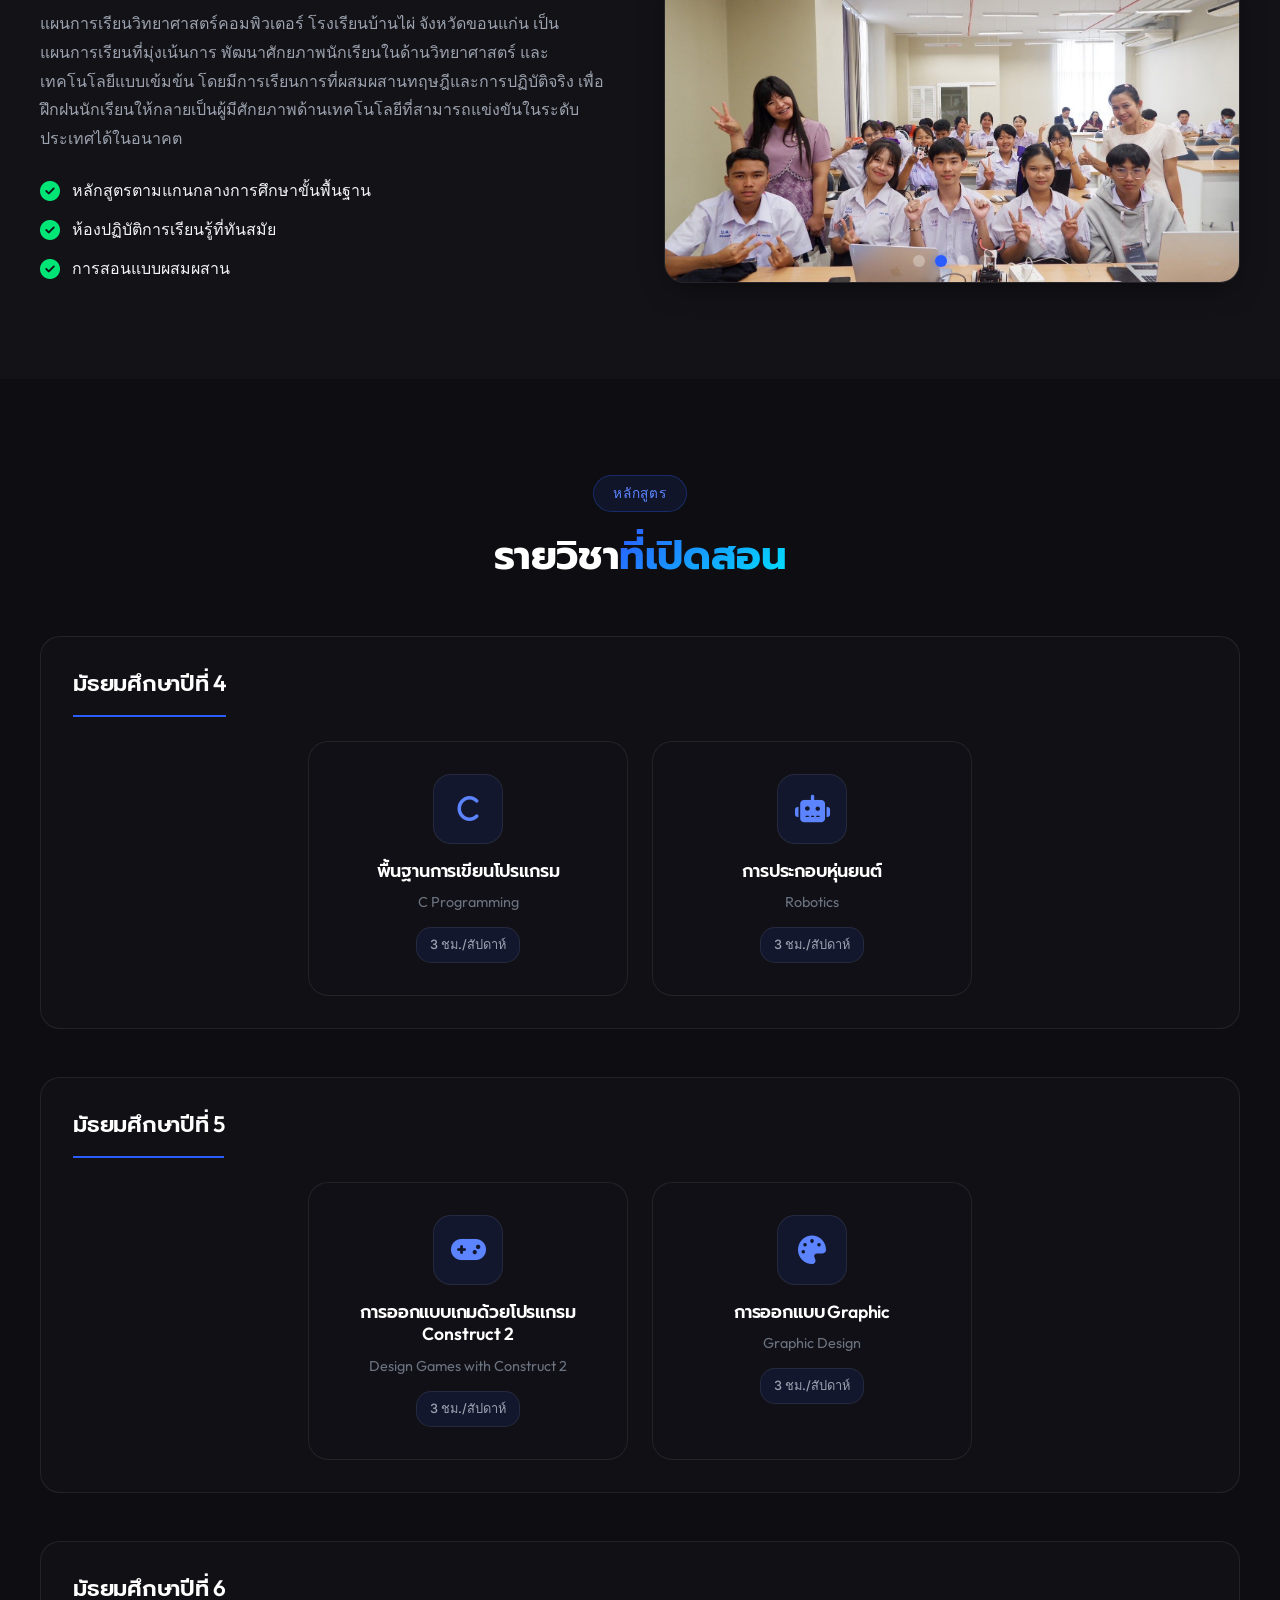
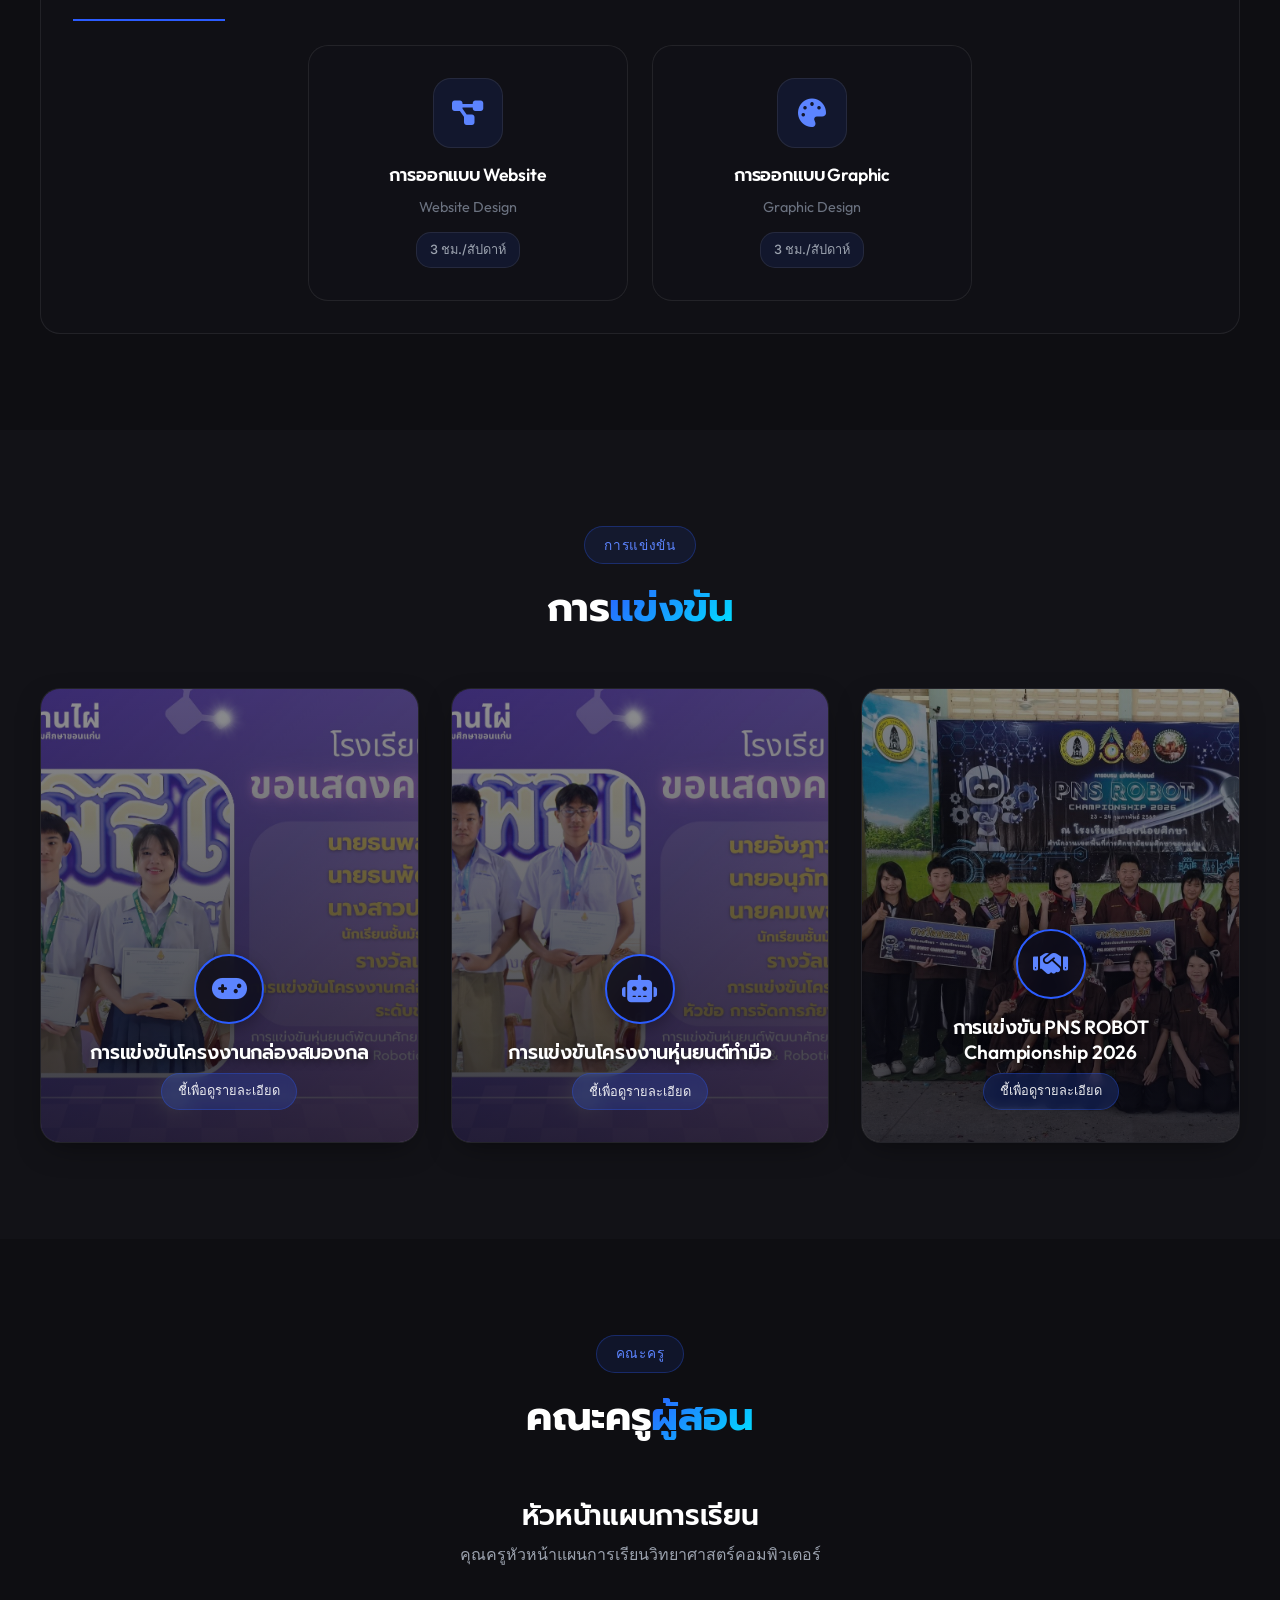
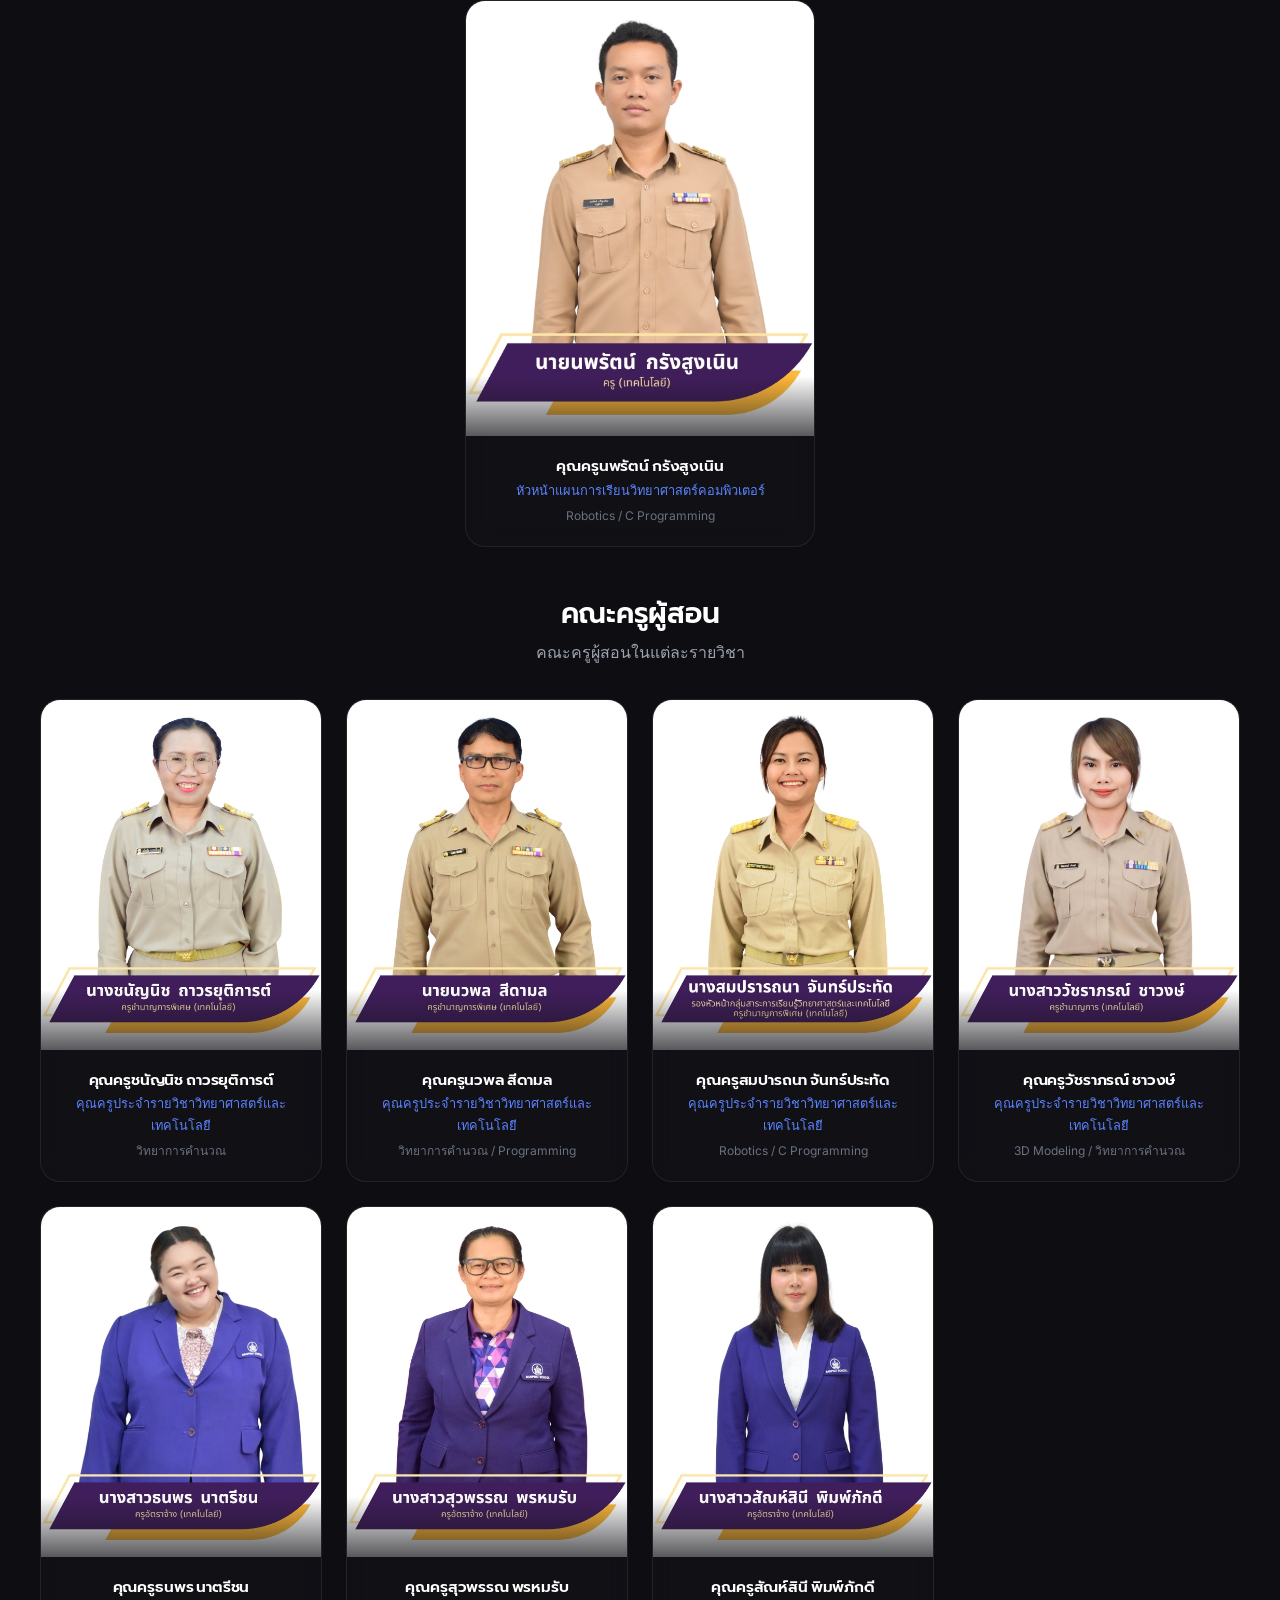
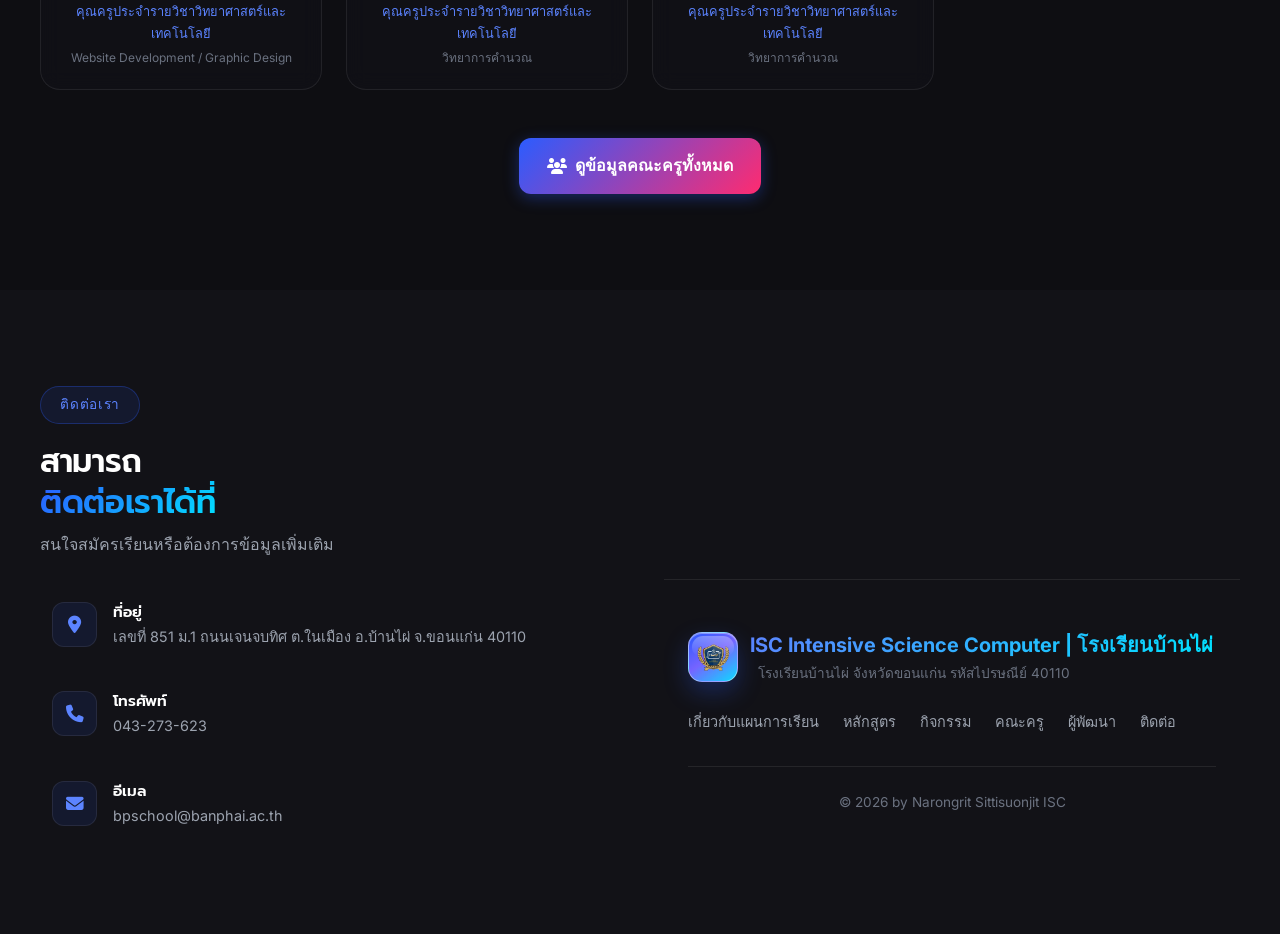
==== commit 9f8f1a5a: "Replace icon with ISC logo image in index.html" ====
--- a/index.html
+++ b/index.html
@@ -143,7 +143,7 @@
                     <!-- Core Logo -->
                     <div class="logo-core">
                         <div class="core-inner">
-                            <i class="fas fa-laptop-code"></i>
+                              <img src="assets/images/isc logo.png" alt="ISC Logo">
                         </div>
                         <div class="core-glow"></div>
                     </div>
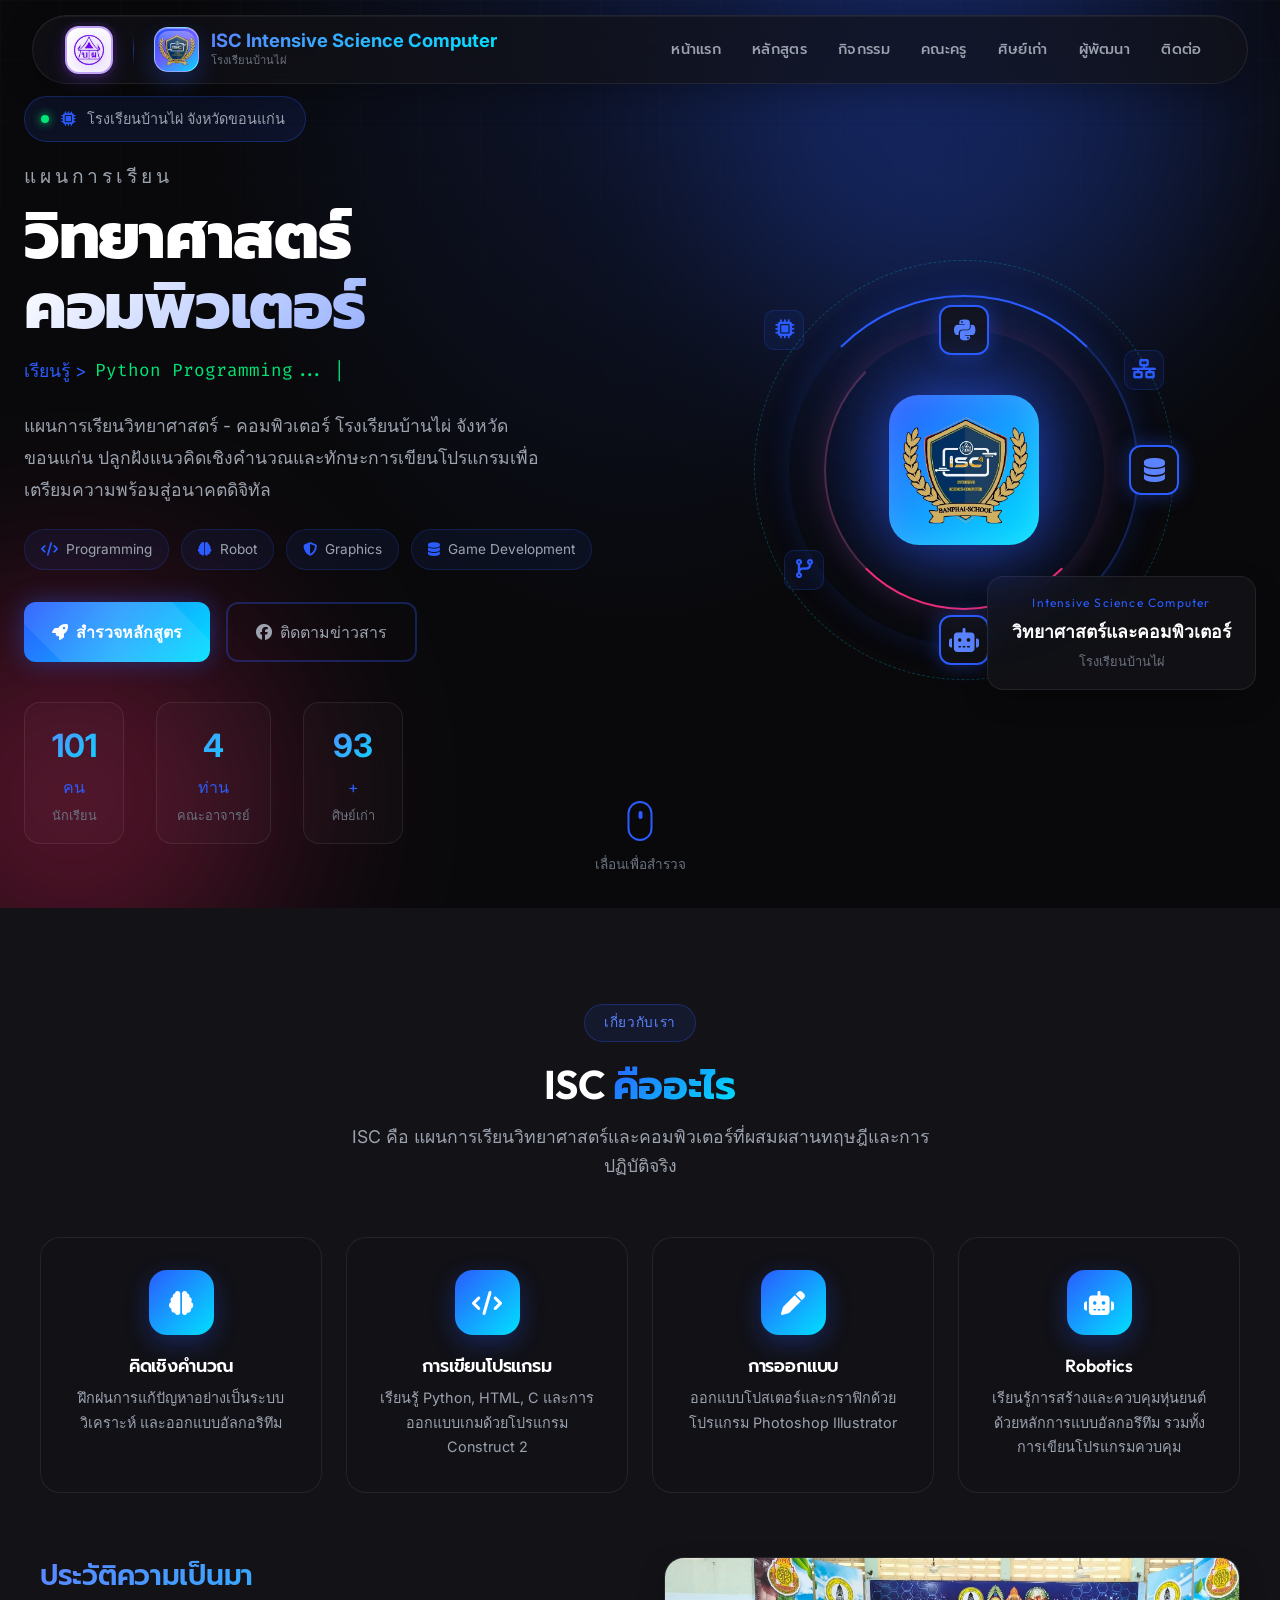
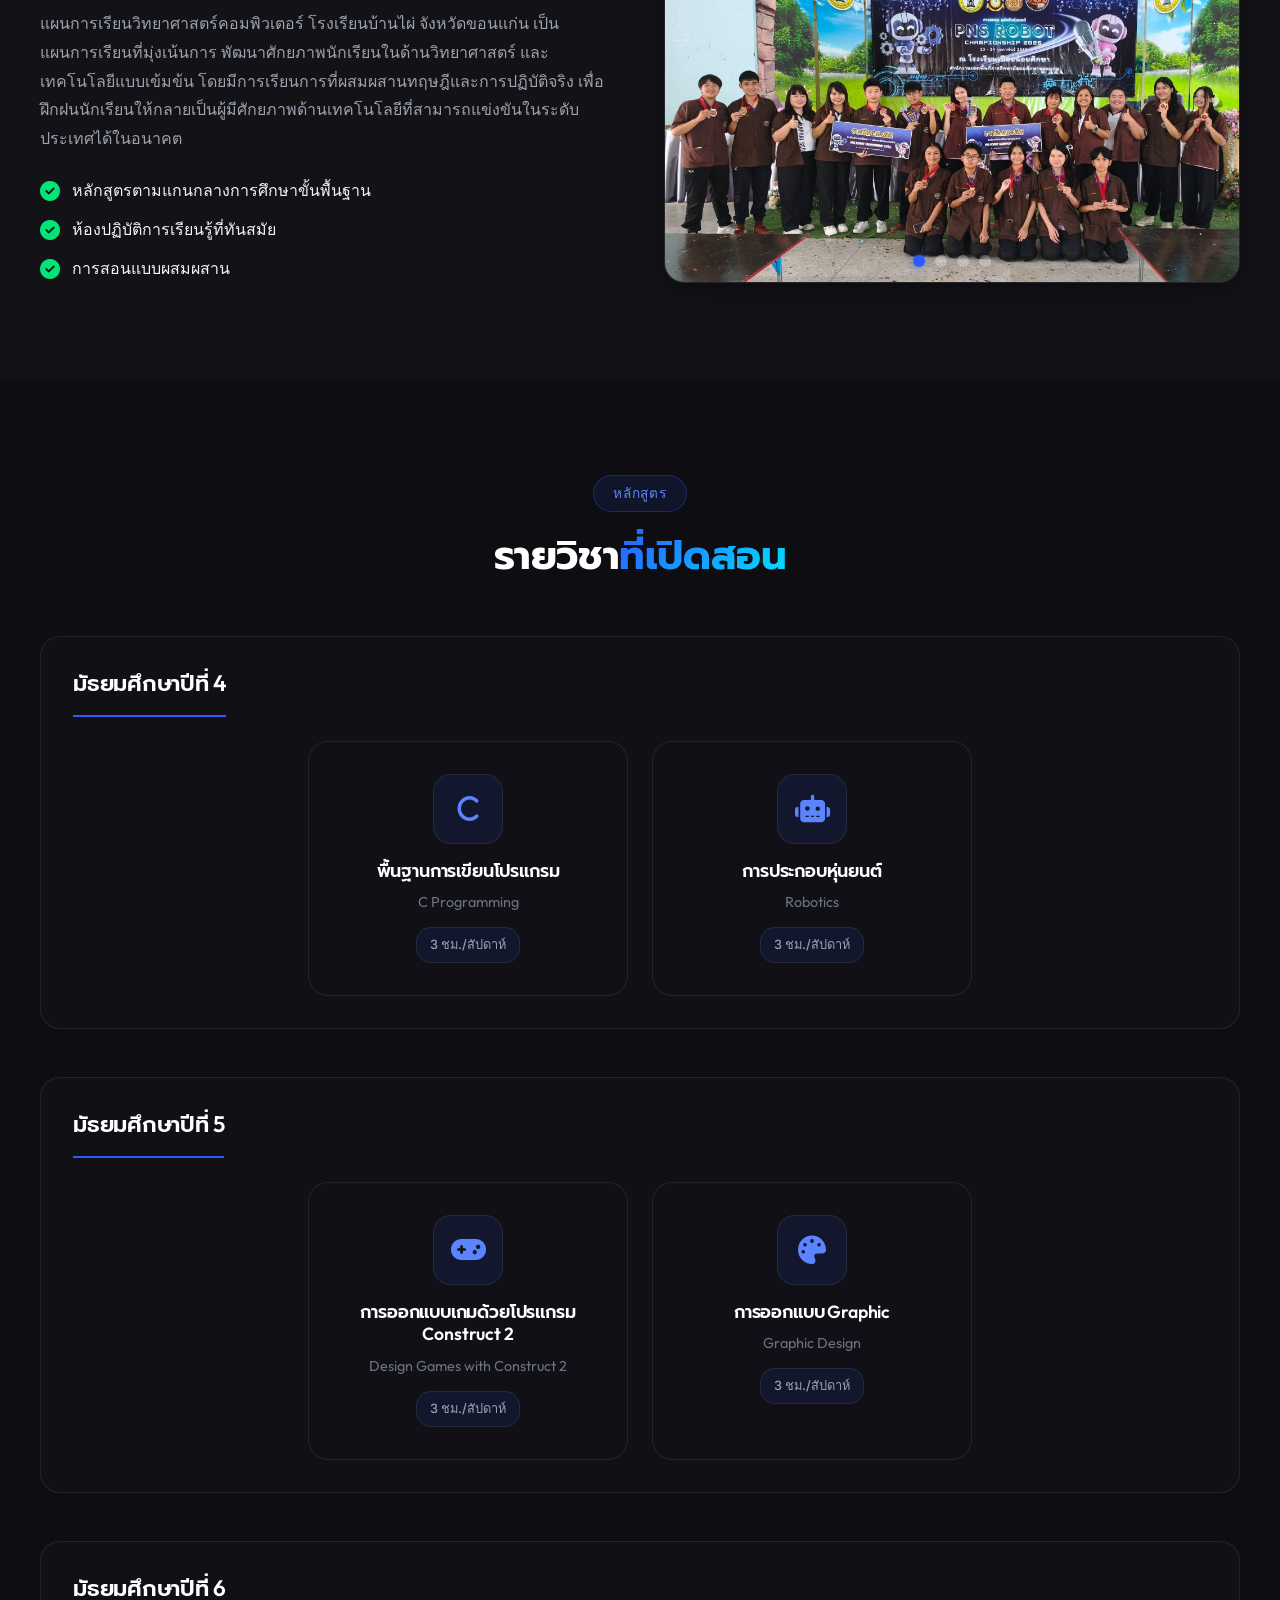
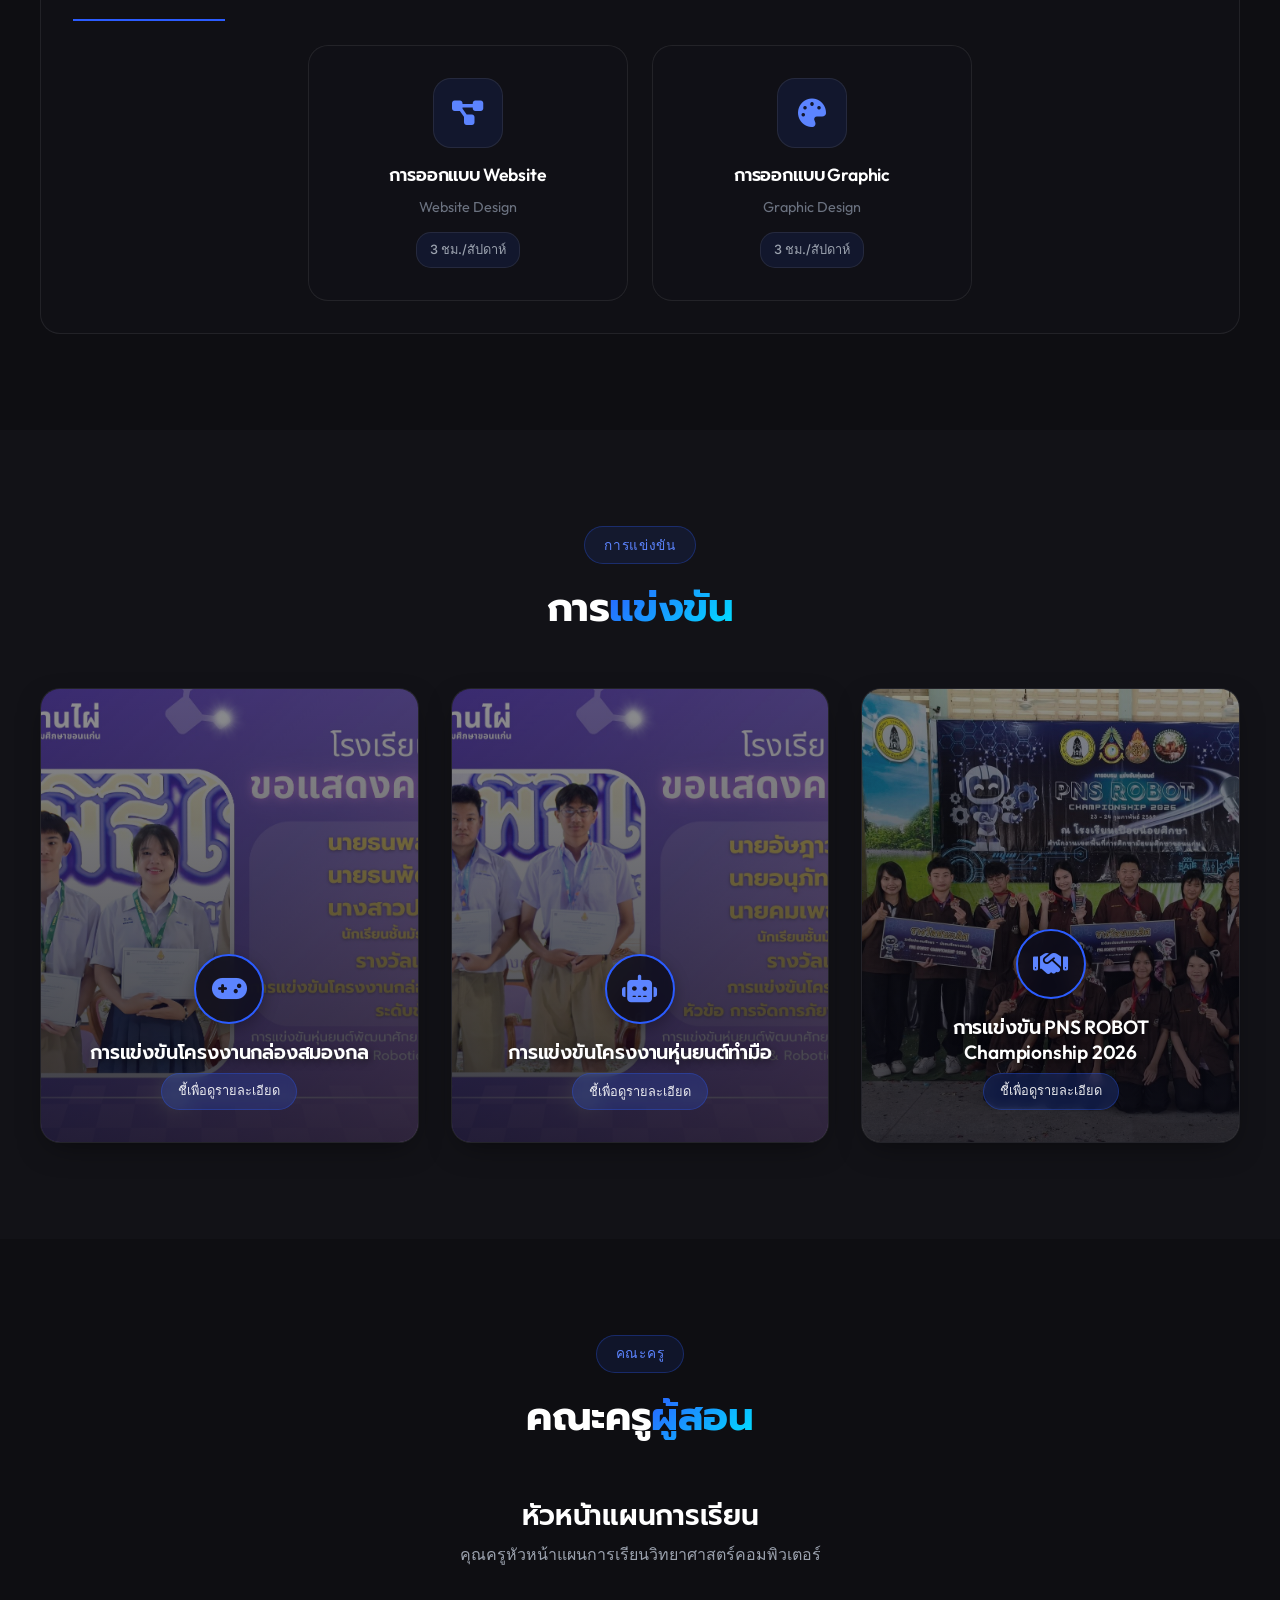
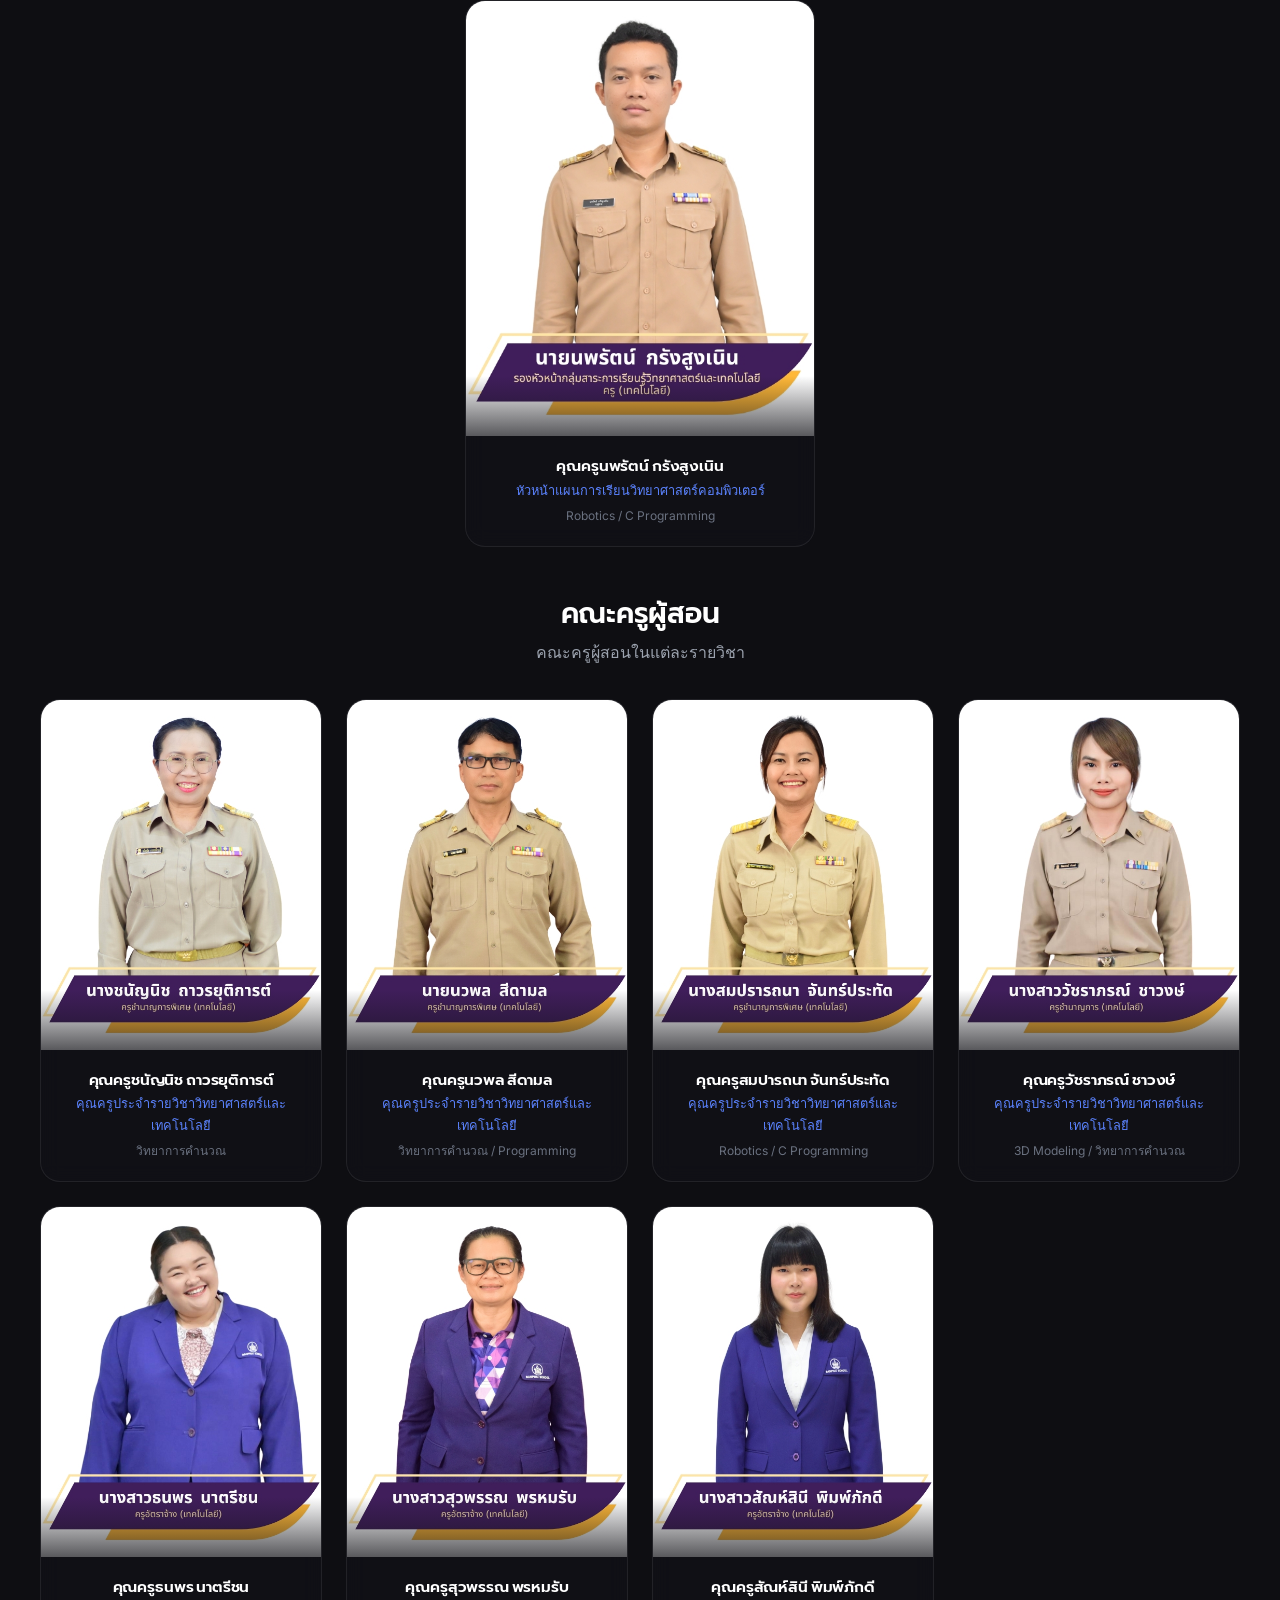
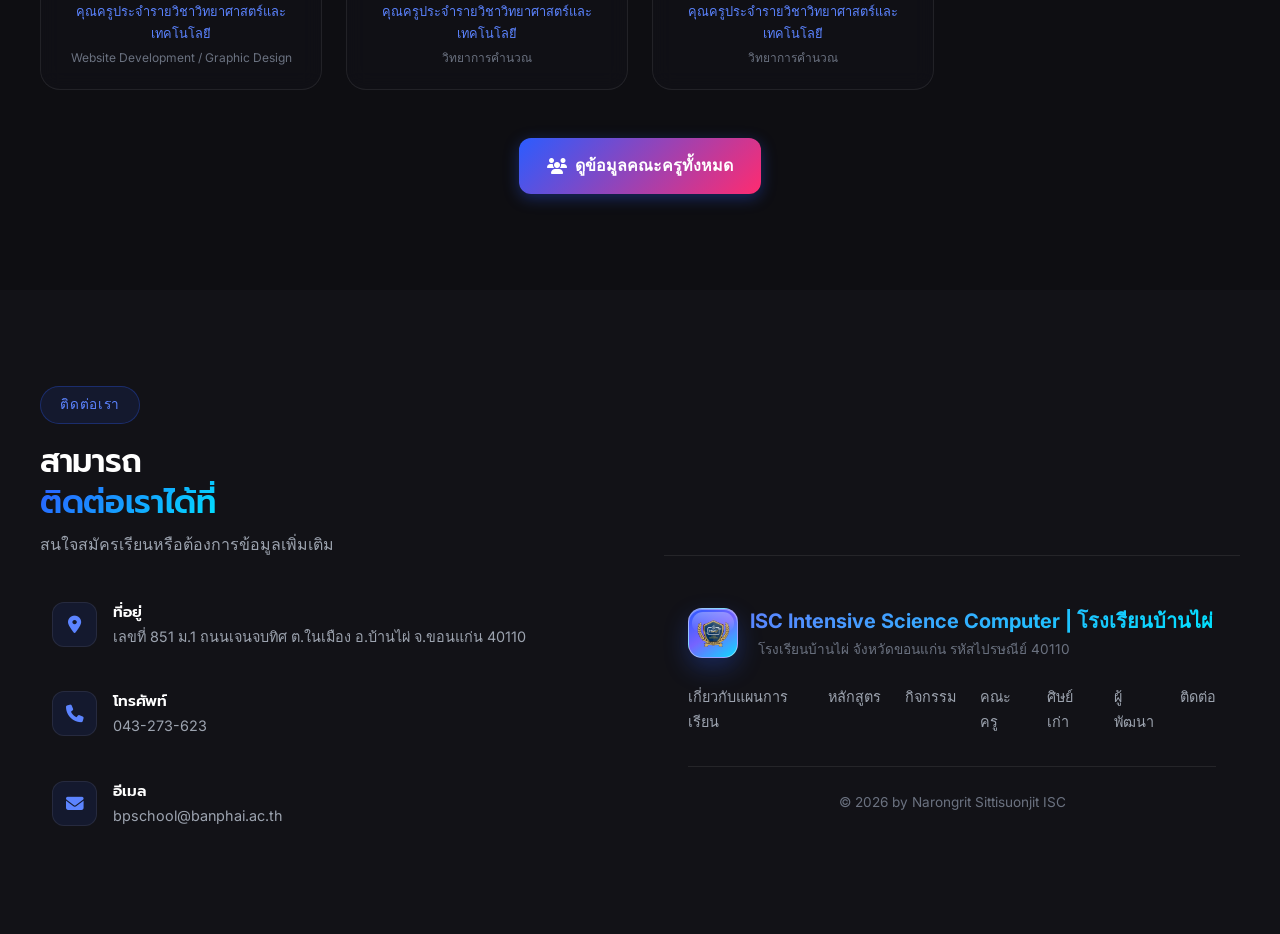
==== commit 8b219c45: "Add files via upload" ====
--- a/index.html
+++ b/index.html
@@ -41,8 +41,10 @@
                     <li><a href="#curriculum" class="nav-link">หลักสูตร</a></li>
                     <li><a href="#activities" class="nav-link">กิจกรรม</a></li>
                     <li><a href="teachers.html" class="nav-link">คณะครู</a></li>
+                    <li><a href="alumni.html" class="nav-link">ศิษย์เก่า</a></li>
                     <li><a href="developer.html" class="nav-link">ผู้พัฒนา</a></li>
                     <li><a href="#contact" class="nav-link">ติดต่อ</a></li>
+                </ul>
             </div>
         </div>
     </nav>
@@ -107,7 +109,7 @@
                         <i class="fas fa-rocket"></i>
                         <span>สำรวจหลักสูตร</span>
                     </a>
-                    <a href="https://www.facebook.com/ISCKK5" target="_blank" rel="noopener noreferrer" class="btn btn-outline">
+                    <a href="https://www.facebook.com/SKKBanphai" target="_blank" rel="noopener noreferrer" class="btn btn-outline">
                         <i class="fab fa-facebook"></i>
                         <span>ติดตามข่าวสาร</span>
                     </a>
@@ -132,7 +134,6 @@
                 </div>
             </div>
             
-                        <!-- Right: Hi-Tech Logo Visual -->
             <div class="hero-visual">
                 <div class="logo-container">
                     <!-- Outer Rings -->
@@ -143,7 +144,7 @@
                     <!-- Core Logo -->
                     <div class="logo-core">
                         <div class="core-inner">
-                              <img src="assets/images/isc logo.png" alt="ISC Logo">
+                            <img src="assets/images/isc logo.png" alt="ISC Logo">
                         </div>
                         <div class="core-glow"></div>
                     </div>
@@ -431,7 +432,7 @@
             <div class="leadership-grid">
                 <div class="teacher-card featured">
                     <div class="teacher-avatar">
-                        <img src="assets/images/นพรัตน์-กรังสูงเนิน.jpg" alt="คุณครูนพรัตน์">
+                        <img src="assets/images/นพรัตน์-กรังสูงเนิน .jpg" alt="คุณครูนพรัตน์">
                     </div>
                     <div class="teacher-info">
                         <h4>คุณครูนพรัตน์ กรังสูงเนิน</h4>
@@ -471,7 +472,7 @@
                 
                 <div class="teacher-card">
                     <div class="teacher-avatar">
-                        <img src="assets/images/Kru Aoom.jpg" alt="คุณครูสมปารถนา">
+                        <img src="assets/images/สมปรารถนา-จันทร์ประทัด.jpg" alt="คุณครูสมปารถนา">
                     </div>
                     <div class="teacher-info">
                         <h4>คุณครูสมปารถนา จันทร์ประทัด</h4>
@@ -586,6 +587,7 @@
                     <a href="#curriculum">หลักสูตร</a>
                     <a href="#activities">กิจกรรม</a>
                     <a href="teachers.html">คณะครู</a>
+                    <a href="alumni.html">ศิษย์เก่า</a>
                     <a href="developer.html">ผู้พัฒนา</a>
                     <a href="#contact">ติดต่อ</a>
                 </div>
--- a/css/style.css
+++ b/css/style.css
@@ -1230,6 +1230,14 @@
     transform: translateY(0);
 }
 
+/* หน้า alumni ไม่ใช้ scroll-reveal เพราะ section ใหญ่เกินไป */
+.alumni-section,
+.alumni-stats-section,
+.universities-section {
+    opacity: 1 !important;
+    transform: none !important;
+}
+
 .container {
     max-width: 1200px;
     margin: 0 auto;
@@ -3115,4 +3123,4 @@
     .stat-box:hover {
         transform: none;
     }
-}
+}
